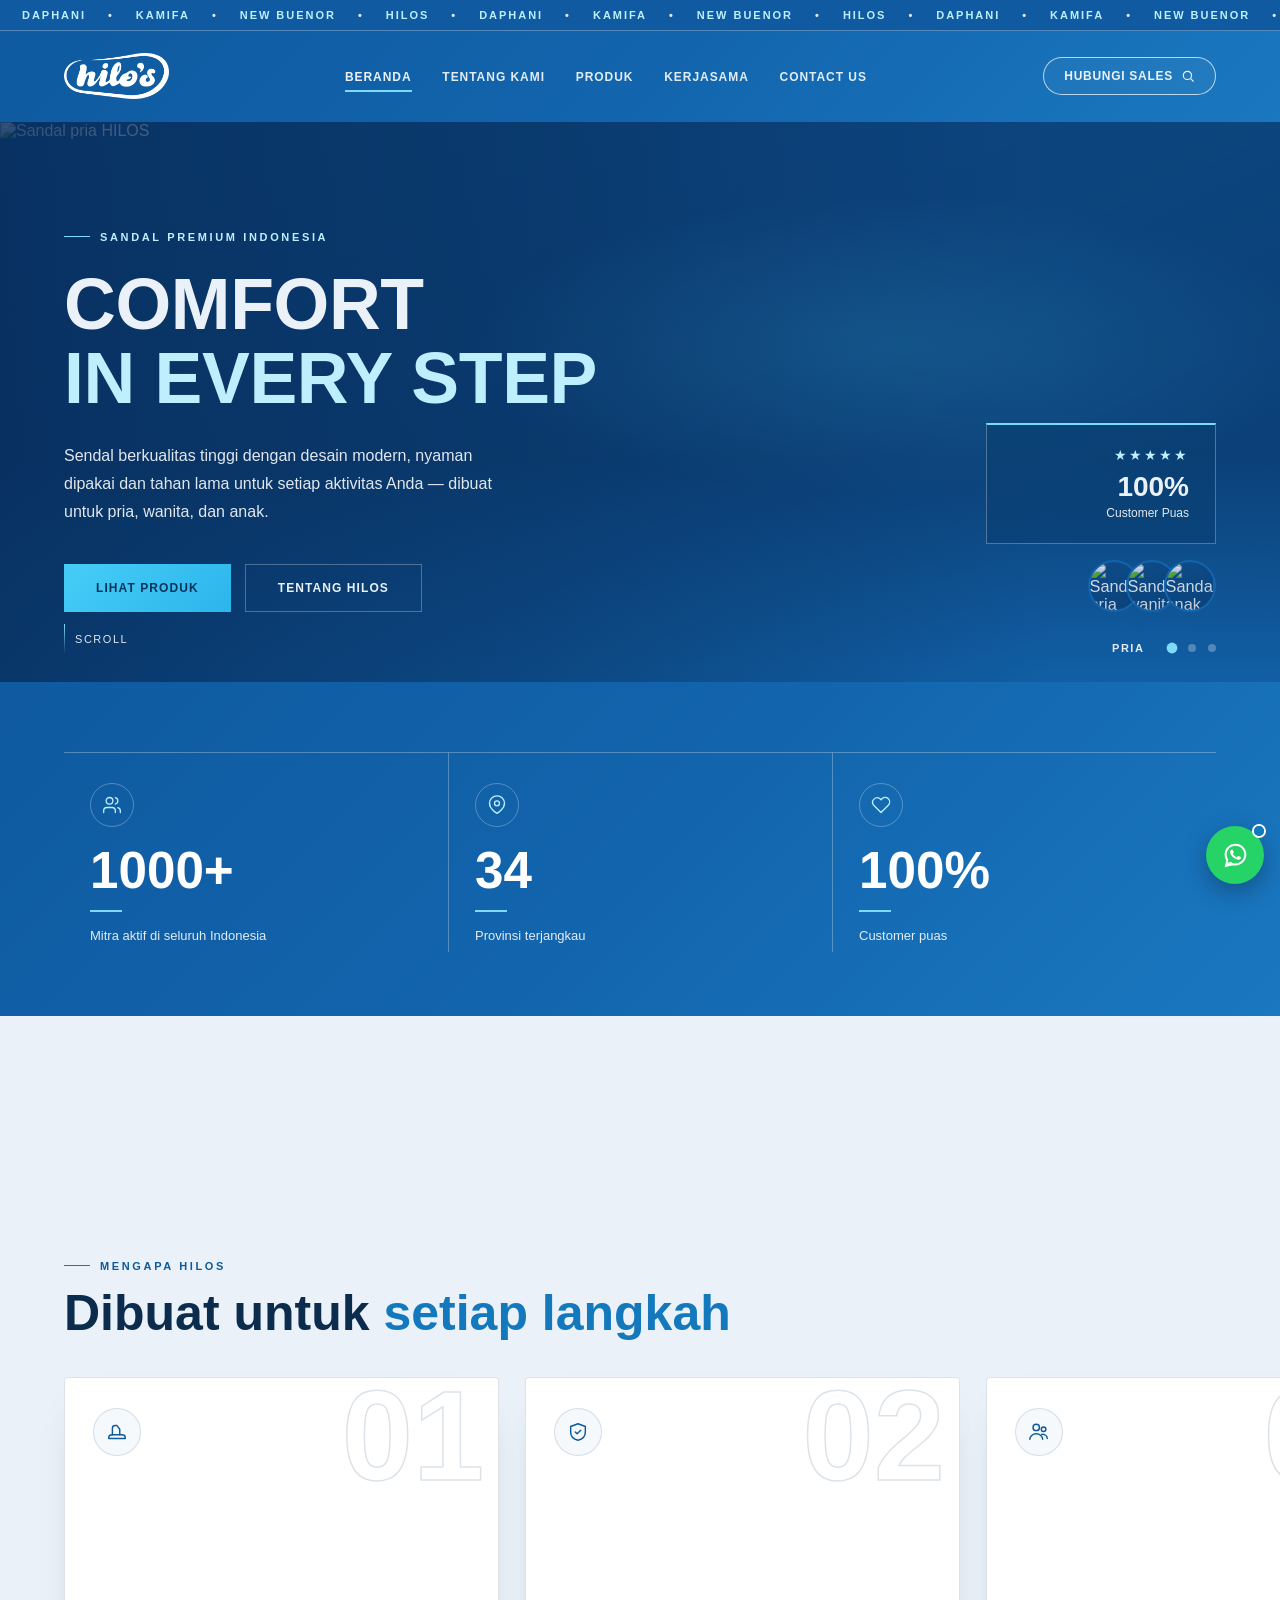
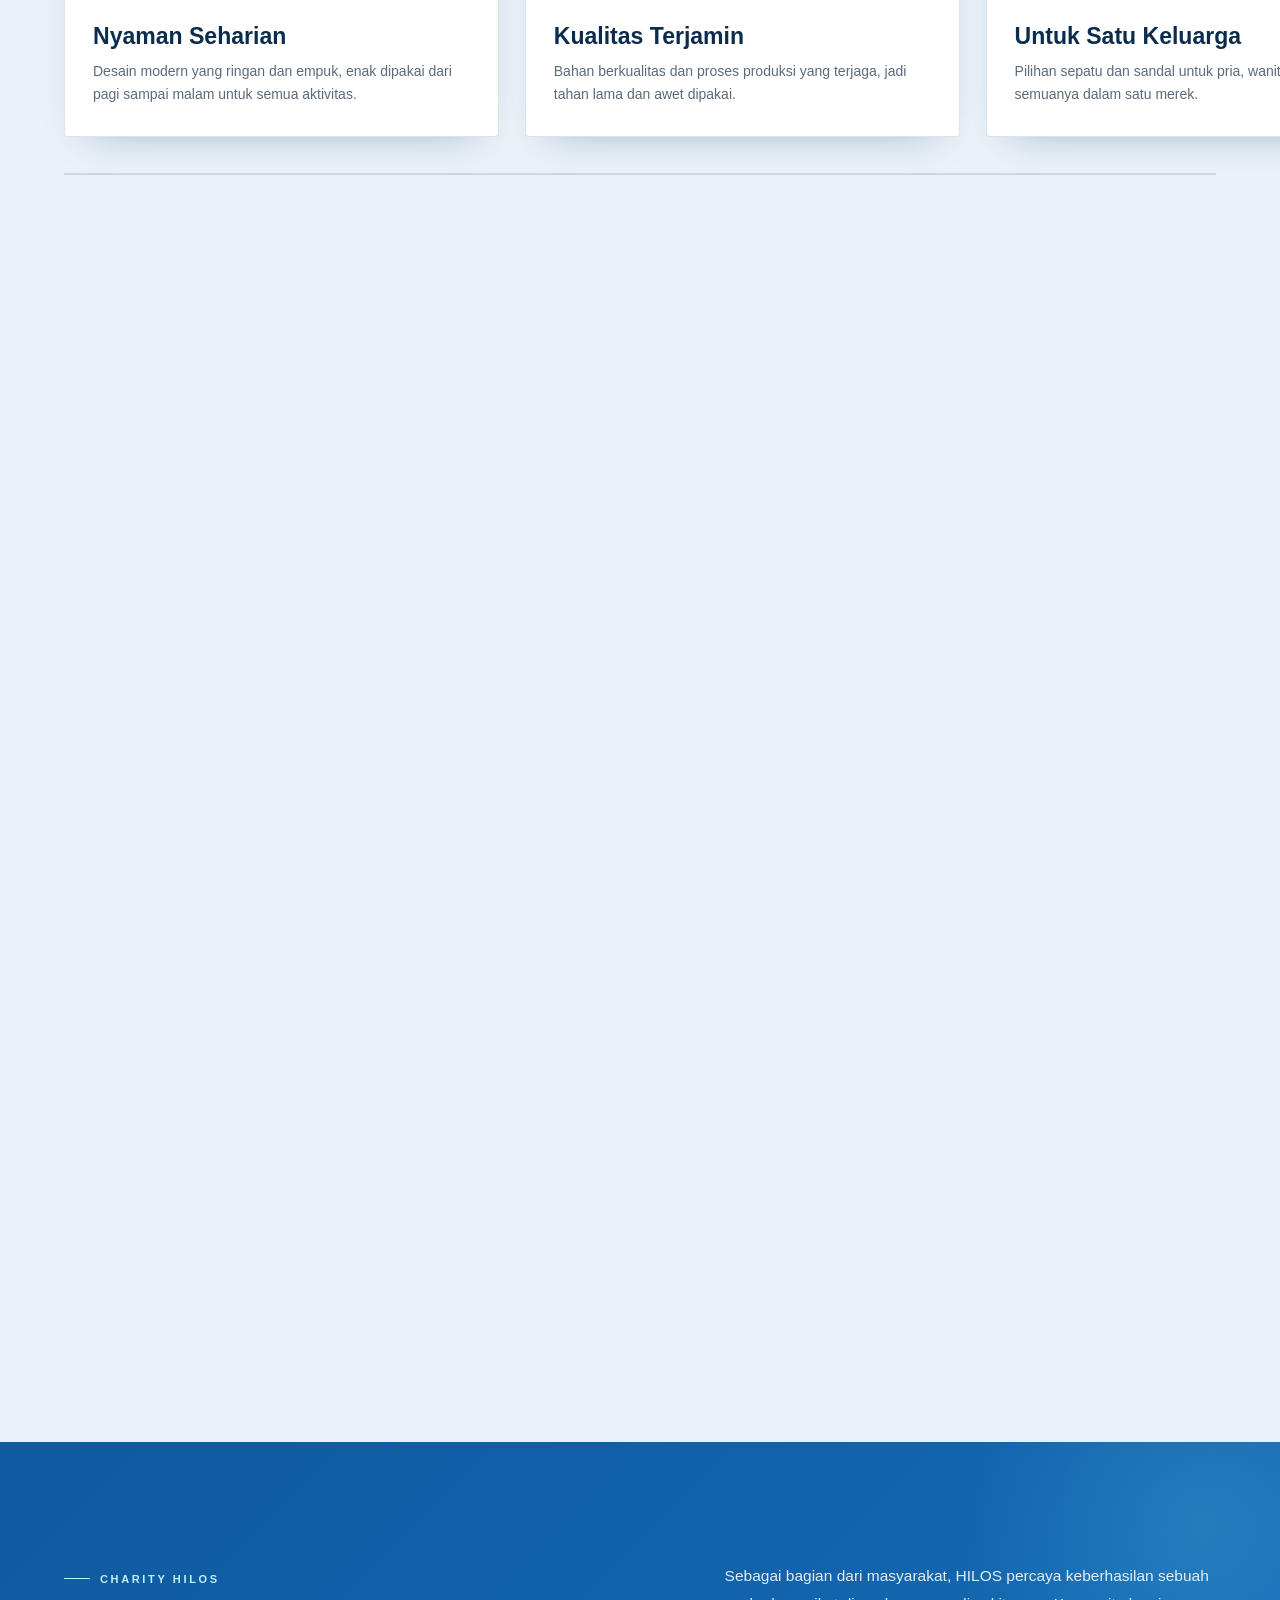
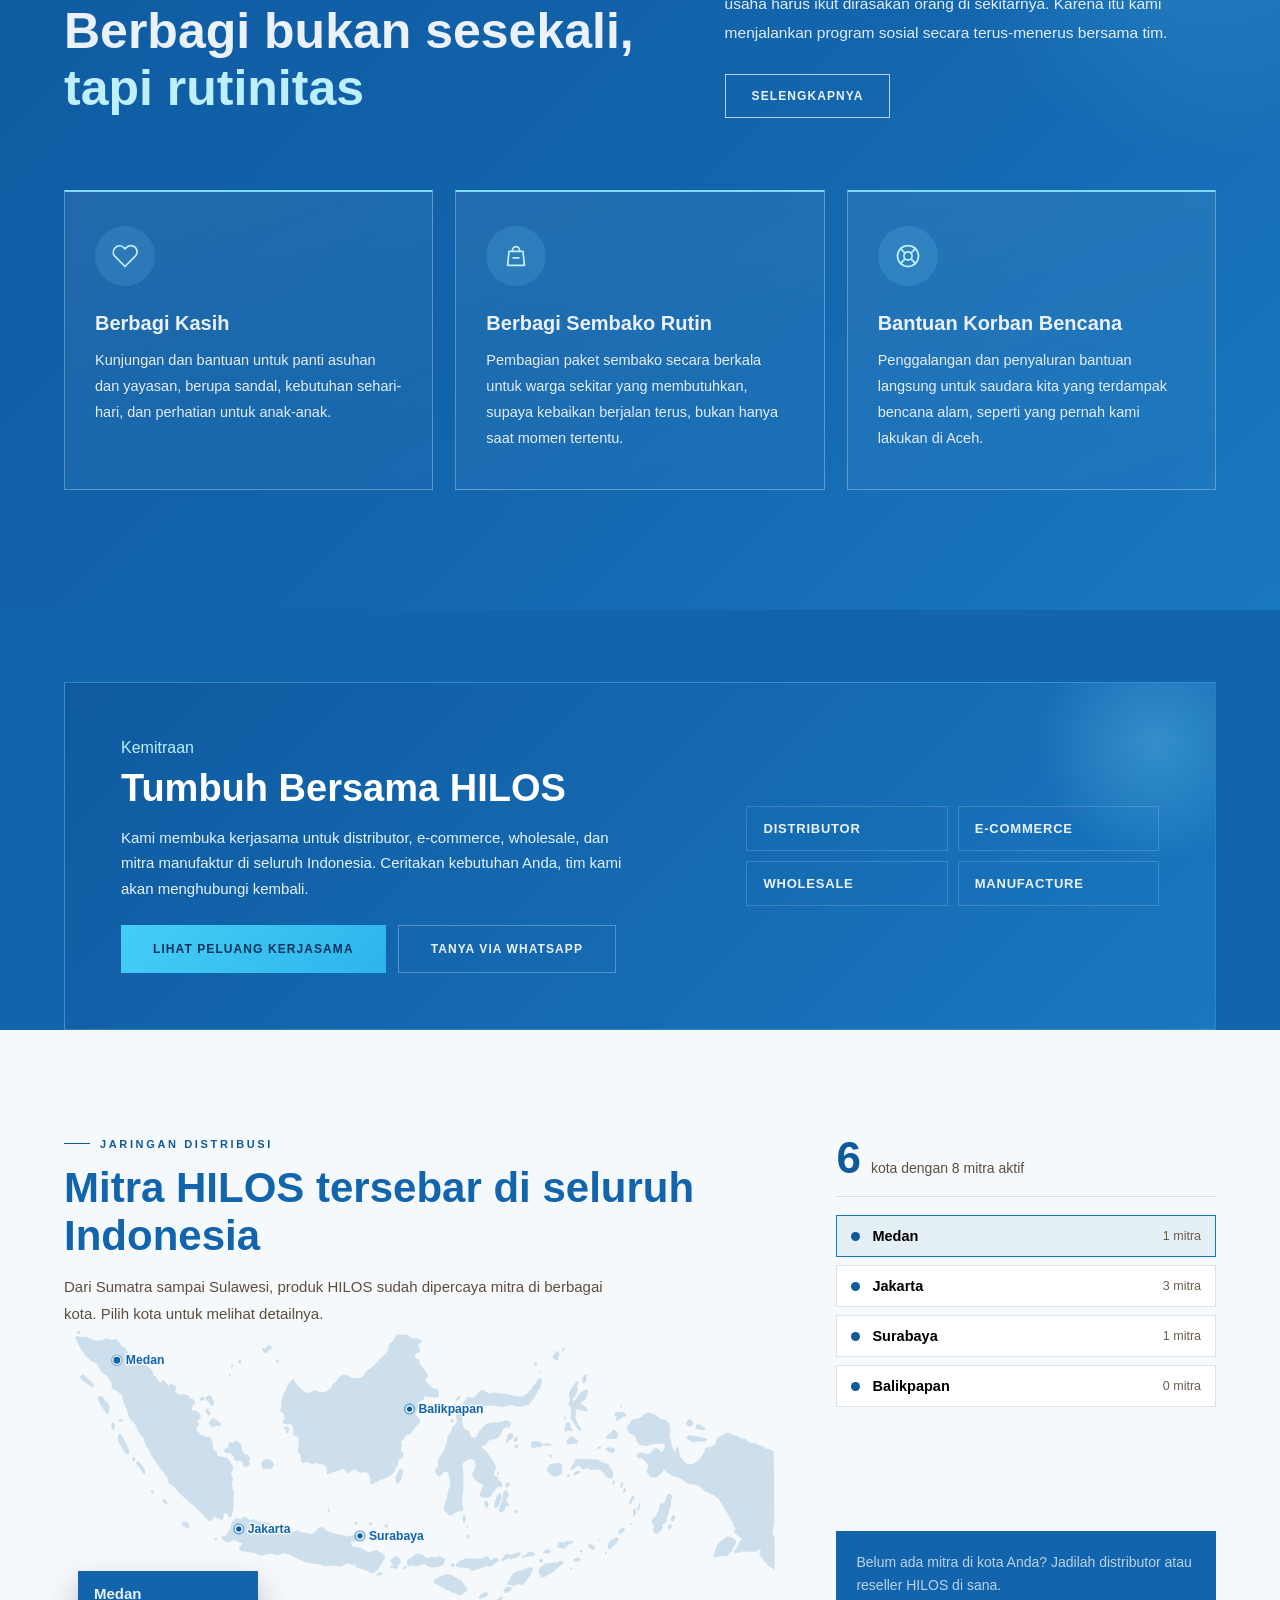
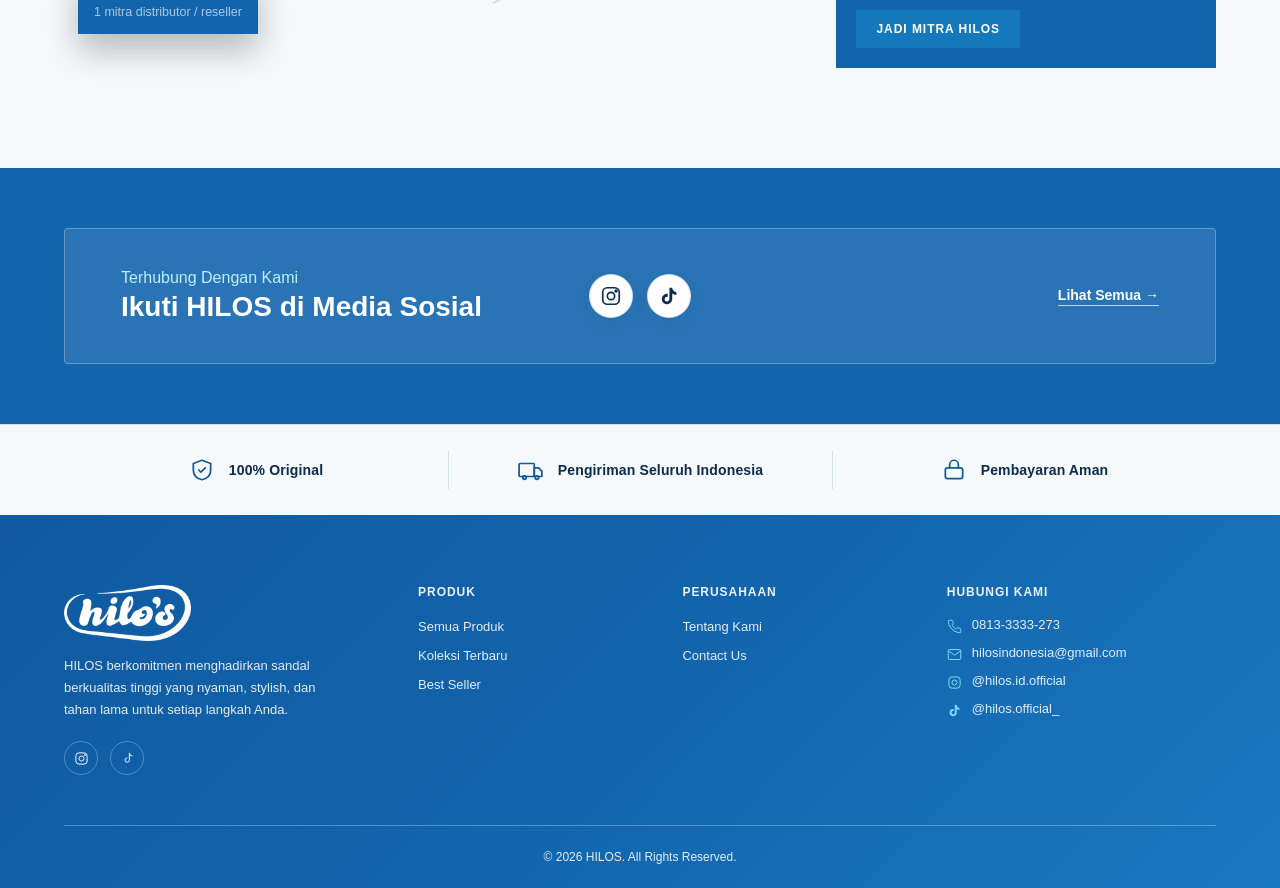
==== index.html @ 8a34db3a "Update index.html" ====
<!DOCTYPE html>
<html lang="id">
<head>
<meta http-equiv="Content-Security-Policy" content="default-src 'self'; script-src 'self' 'unsafe-inline'; style-src 'self' 'unsafe-inline' https://fonts.googleapis.com; font-src 'self' https://fonts.gstatic.com data:; img-src 'self' https: data: blob:; media-src 'self' https: blob:; frame-src https://www.youtube.com https://www.youtube-nocookie.com; connect-src 'self' https://*.supabase.co wss://*.supabase.co https://api.web3forms.com; object-src 'none'; base-uri 'self'; form-action 'self' https://api.web3forms.com mailto:">
<meta name="referrer" content="strict-origin-when-cross-origin">
<link rel="icon" href="assets/favicon.ico" sizes="any">
<link rel="icon" type="image/png" sizes="32x32" href="assets/favicon-32.png">
<link rel="icon" type="image/png" sizes="192x192" href="assets/favicon-192.png">
<link rel="apple-touch-icon" href="assets/apple-touch-icon.png">
<meta charset="UTF-8">
<meta name="viewport" content="width=device-width, initial-scale=1.0">
<meta name="theme-color" content="#1264AC">
<title>HILOS — Comfort in Every Step</title>
<link rel="preconnect" href="https://fonts.googleapis.com">
<link rel="preconnect" href="https://fonts.gstatic.com" crossorigin>
<link href="https://fonts.googleapis.com/css2?family=Archivo:wght@500;600;700;800;900&family=Inter:wght@400;500;600;700&display=swap" rel="stylesheet">
<style>
  :root{
    --ink:#1264AC;
    --text:#0B2C4D;
    --text-soft:#3F566D;
    --muted:#5E7389;
    --ink-2:#0E4F8C;
    --ink-soft:#1873BE;
    --sand:#eaf1f8;
    --sand-deep:#cddfec;
    --sand-line:rgba(10,62,112,0.14);
    --gold:#1478BC;
    --gold-light:#6FC3EE;
    --gold-deep:#0E5A9A;
    --rust:#9c4726;
    --paper:#f5f9fc;
    --on-dark-line:rgba(255,255,255,0.28);
    --on-dark-muted:rgba(255,255,255,0.88);
  }

  *{margin:0;padding:0;box-sizing:border-box;}
  html{scroll-behavior:smooth;}
  body{
    font-family:'Inter',sans-serif;
    background:var(--ink);
    color:var(--sand);
    -webkit-font-smoothing:antialiased;
    overflow-x:hidden;
  }

  em{font-style:normal;}

  a{color:inherit;}

  img{display:block;max-width:100%;}

  /* ============ shared: duotone photo treatment ============ */
  .photo{
    position:relative;
    overflow:hidden;
    background:var(--ink-2);
  }
  .photo img{
    width:100%;height:100%;
    object-fit:cover;
    filter:grayscale(1) sepia(0.4) saturate(1.6) brightness(0.82) contrast(1.05);
    transform:scale(1.02);
  }
  .photo::after{
    content:"";
    position:absolute;inset:0;
    background:linear-gradient(155deg, rgba(41,192,242,0.42), rgba(10,62,112,0.72));
    mix-blend-mode:multiply;
  }
  .photo::before{
    content:"";
    position:absolute;inset:0;
    z-index:2;
    background:linear-gradient(155deg, rgba(41,192,242,0.16), transparent 55%);
    mix-blend-mode:screen;
    pointer-events:none;
  }

  /* ============ marquee ribbon ============ */
  .ribbon{
    position:fixed;
    top:0; left:0; right:0;
    z-index:31;
    background:var(--ink);
    border-bottom:1px solid var(--on-dark-line);
    overflow:hidden;
    white-space:nowrap;
  }
  .ribbon-track{
    display:inline-flex;
    align-items:center;
    animation:marquee 60s linear infinite;
    will-change:transform;
  }
  .ribbon-track span{
    display:inline-flex;
    align-items:center;
    font-family:'Archivo',sans-serif;
    font-weight:700;
    font-size:11px;
    letter-spacing:0.18em;
    text-transform:uppercase;
    color:var(--gold-light);
    padding:9px 22px;
  }
  .ribbon-track span.dot{color:var(--on-dark-muted);padding:9px 0;}
  @keyframes marquee{
    from{transform:translateX(0);}
    to{transform:translateX(-50%);}
  }

  .ribbon-invert{
    background:var(--sand);
    border-bottom:none;
    border-top:1px solid var(--sand-line);
  }
  .ribbon-invert .ribbon-track span{color:var(--text);}
  .ribbon-invert .ribbon-track span.dot{color:var(--gold-deep);}
  .ribbon-invert .ribbon-track{animation-direction:reverse;}

  /* ============ NAV ============ */
  .nav{
    position:fixed;
    top:37px; left:0; right:0;
    z-index:30;
    display:flex;
    align-items:center;
    justify-content:space-between;
    padding:22px clamp(20px,5vw,64px);
    transition:background 0.4s ease, padding 0.4s ease, border-color 0.4s ease, backdrop-filter 0.4s ease;
    border-bottom:1px solid transparent;
  }
  .nav.scrolled{
    background:rgba(10,62,112,0.82);
    backdrop-filter:blur(14px);
    padding-top:14px;
    padding-bottom:14px;
    border-color:var(--on-dark-line);
  }
  .logo{
    font-family:'Archivo',sans-serif;
    font-weight:800;
    font-size:22px;
    letter-spacing:0.12em;
    color:var(--sand);
  }
  .nav-links{display:flex;gap:clamp(16px,2.4vw,34px);list-style:none;}
  .nav-links a{
    color:var(--on-dark-muted);
    text-decoration:none;
    font-size:12px;font-weight:600;letter-spacing:0.08em;text-transform:uppercase;
    padding-bottom:8px;position:relative;transition:color 0.25s ease;
  }
  .nav-links a:hover{color:var(--sand);}
  .nav-links a.active{color:var(--sand);}
  .nav-links a.active::after{content:"";position:absolute;left:0;right:0;bottom:0;height:2px;background:var(--gold);}
  .nav-cta{
    display:flex;align-items:center;gap:8px;
    padding:11px 20px;border:1px solid var(--on-dark-line);border-radius:999px;
    background:rgba(234,241,248,0.04);color:var(--sand);text-decoration:none;
    font-size:12px;font-weight:600;letter-spacing:0.06em;text-transform:uppercase;
    white-space:nowrap;transition:border-color 0.25s ease, background 0.25s ease;
  }
  .nav-cta:hover{border-color:var(--gold);background:rgba(41,192,242,0.1);}
  .nav-cta svg{width:14px;height:14px;flex-shrink:0;}
  .nav-toggle{display:none;width:38px;height:38px;border:1px solid var(--on-dark-line);border-radius:50%;background:transparent;color:var(--sand);align-items:center;justify-content:center;cursor:pointer;}

  /* ============ HERO ============ */
  .hero{
    position:relative;
    min-height:100vh;
    display:flex;
    flex-direction:column;
    justify-content:flex-end;
    overflow:hidden;
  }
  .hero-bg{position:absolute;inset:0;z-index:0;}
  .hero-bg .photo{position:absolute;inset:-4% -4% -4% -4%;}
  .hero-slide{opacity:0;transition:opacity 1.1s ease;}
  .hero-slide.active{opacity:1;}
  .hero-bg-scrim{
    position:absolute;inset:0;z-index:1;
    background:
      radial-gradient(ellipse 60% 50% at var(--mx,70%) var(--my,40%), rgba(41,192,242,0.16), transparent 60%),
      linear-gradient(0deg, var(--ink) 4%, rgba(10,62,112,0.35) 42%, rgba(10,62,112,0.55) 100%);
  }

  .hero-body{
    position:relative;z-index:5;
    display:grid;
    grid-template-columns:minmax(280px,620px) auto;
    align-items:end;
    justify-content:space-between;
    gap:40px;
    padding:180px clamp(20px,5vw,64px) 70px;
    max-width:2400px;
    margin:0 auto;
    width:100%;
  }

  .hero-copy .eyebrow{
    display:inline-flex;align-items:center;gap:10px;
    font-family:'Archivo',sans-serif;
    font-size:11px;font-weight:700;letter-spacing:0.24em;text-transform:uppercase;
    color:var(--gold-light);margin-bottom:24px;
  }
  .hero-copy .eyebrow::before{content:"";width:26px;height:1px;background:var(--gold);}

  .hero-copy h1{
    font-family:'Archivo',sans-serif;
    font-weight:800;
    text-transform:uppercase;
    font-size:clamp(40px,5.6vw,72px);
    line-height:1.04;
    letter-spacing:-0.005em;
    color:var(--sand);
  }
  .hero-copy h1 em{
    font-style:normal;
    font-weight:800;
    color:var(--gold-light);
  }

  .hero-copy p{
    margin-top:26px;
    max-width:440px;
    font-size:16px;line-height:1.75;
    color:var(--on-dark-muted);
  }

  .hero-actions{display:flex;gap:14px;margin-top:38px;flex-wrap:wrap;}

  .btn{
    position:relative;
    display:inline-flex;align-items:center;justify-content:center;
    padding:16px 32px;
    font-family:'Inter',sans-serif;
    font-size:12px;font-weight:700;letter-spacing:0.09em;text-transform:uppercase;
    text-decoration:none;overflow:hidden;
    transition:transform 0.3s ease, color 0.3s ease, border-color 0.3s ease;
  }
  .btn span{position:relative;z-index:2;}
  .btn-fill{background:var(--gold);color:var(--text);}
  .btn-fill::before{
    content:"";position:absolute;inset:0;z-index:1;
    background:var(--gold-light);
    transform:translateY(101%);
    transition:transform 0.35s cubic-bezier(.7,0,.2,1);
  }
  .btn-fill:hover::before{transform:translateY(0);}
  .btn-fill:hover{transform:translateY(-2px);}

  .btn-outline{color:var(--sand);border:1px solid var(--on-dark-line);}
  .btn-outline::before{
    content:"";position:absolute;inset:0;z-index:1;
    background:rgba(234,241,248,0.08);
    transform:scaleX(0);transform-origin:left;
    transition:transform 0.35s ease;
  }
  .btn-outline:hover::before{transform:scaleX(1);}
  .btn-outline:hover{border-color:var(--sand);}

  /* floating proof card */
  .hero-proof{
    display:flex;flex-direction:column;gap:16px;
    align-items:flex-end;
  }
  .proof-card{
    background:rgba(10,62,112,0.55);
    backdrop-filter:blur(16px);
    border:1px solid var(--on-dark-line);
    border-top:2px solid var(--gold);
    padding:22px 26px;
    min-width:230px;
    text-align:right;
  }
  .proof-card .stars{color:var(--gold-light);letter-spacing:2px;font-size:14px;margin-bottom:8px;}
  .proof-card strong{
    display:block;
    font-family:'Archivo',sans-serif;
    font-size:28px;font-weight:800;
    color:var(--sand);
  }
  .proof-card span{font-size:12px;color:var(--on-dark-muted);}

  .proof-thumbs{display:flex;gap:-10px;}
  .proof-thumbs .photo{
    width:52px;height:52px;border-radius:50%;
    border:2px solid var(--ink);
    margin-left:-14px;
  }
  .proof-thumbs .photo:first-child{margin-left:0;}

  .scroll-cue{
    position:absolute;left:clamp(20px,5vw,64px);bottom:28px;z-index:6;
    display:flex;align-items:center;gap:10px;
    font-size:11px;letter-spacing:0.14em;text-transform:uppercase;color:var(--on-dark-muted);
  }
  .scroll-cue .line{width:1px;height:30px;background:linear-gradient(var(--gold),transparent);position:relative;overflow:hidden;}
  .scroll-cue .line::after{
    content:"";position:absolute;top:-30px;left:0;width:100%;height:30px;
    background:linear-gradient(var(--gold-light),transparent);
    animation:drip 1.8s ease-in-out infinite;
  }
  @keyframes drip{0%{top:-30px;}100%{top:30px;}}

  .hero-slide-nav{
    position:absolute;right:clamp(20px,5vw,64px);bottom:28px;z-index:6;
    display:flex;align-items:center;gap:12px;
  }
  .hero-slide-label{
    font-family:'Archivo',sans-serif;font-size:11px;font-weight:700;
    letter-spacing:0.14em;text-transform:uppercase;color:var(--on-dark-muted);
    min-width:44px;
  }
  .hero-slide-nav .dot{
    width:8px;height:8px;border-radius:50%;
    background:rgba(234,241,248,0.3);border:none;padding:0;cursor:pointer;
    transition:background 0.3s ease, transform 0.3s ease;
  }
  .hero-slide-nav .dot.active{background:var(--gold);transform:scale(1.35);}

  /* ============ PROFILE (Section 2) ============ */
  .top10-teaser{max-width:2400px;margin:0 auto;padding:20px clamp(20px,5vw,64px) 60px;}
  .top10-teaser-head{display:flex;align-items:flex-end;justify-content:space-between;gap:16px;flex-wrap:wrap;margin-bottom:24px;}
  .top10-teaser-head h2{font-size:clamp(22px,2.6vw,30px);margin:4px 0 0;}
  .top10-teaser-row{display:flex;gap:16px;overflow-x:auto;padding-bottom:8px;}
  .top10-teaser-row::-webkit-scrollbar{height:6px;}
  .top10-teaser-row::-webkit-scrollbar-thumb{background:var(--sand-deep);border-radius:100px;}
  .t10t-card{position:relative;flex:0 0 clamp(230px,23vw,290px);background:#fff;border:1px solid var(--sand-line);text-decoration:none;color:var(--text);transition:box-shadow .25s ease, transform .25s ease;}
  .t10t-card:hover{box-shadow:0 16px 32px rgba(0,0,0,0.35);transform:translateY(-3px);}
  .t10t-rank{position:absolute;top:8px;left:8px;width:30px;height:30px;border-radius:50%;background:var(--ink);color:var(--paper);display:flex;align-items:center;justify-content:center;font-weight:800;font-size:12.5px;z-index:2;box-shadow:0 2px 6px rgba(0,0,0,0.3);}
  .t10t-rank.is-top3{background:linear-gradient(155deg, var(--gold-light), var(--gold-deep));color:var(--text);}
  .t10t-thumb{aspect-ratio:1/1;overflow:hidden;background:#fff;padding:4%;box-sizing:border-box;}
  .t10t-thumb img{width:100%;height:100%;object-fit:contain;}
  .t10t-info{padding:10px 12px 14px;}
  .t10t-info h4{font-size:14.5px;margin:0 0 4px;line-height:1.3;color:var(--text);font-weight:600;}
  .t10t-info .price{font-size:12.5px;color:var(--gold-deep);font-weight:700;}
  @media (max-width:640px){ .t10t-card{flex:0 0 68vw;} }

  .profile{
    position:relative;
    background:var(--paper);
    color:var(--text);
    padding:130px clamp(20px,5vw,64px) 120px;
    overflow:hidden;
  }

  .ghost-text{
    position:absolute;
    top:60px; left:50%;
    transform:translateX(-50%);
    font-family:'Archivo',sans-serif;
    font-weight:900;
    font-size:clamp(90px,16vw,220px);
    color:transparent;
    -webkit-text-stroke:1px rgba(10,62,112,0.06);
    letter-spacing:0.04em;
    white-space:nowrap;
    z-index:0;
    pointer-events:none;
    user-select:none;
  }

  .profile-top{
    position:relative;z-index:2;
    max-width:2400px;margin:0 auto;
    display:grid;
    grid-template-columns:0.95fr 1.05fr;
    gap:70px;
    align-items:center;
  }

  .profile-copy .eyebrow{
    display:inline-flex;align-items:center;gap:10px;
    font-family:'Archivo',sans-serif;
    font-size:11px;font-weight:700;letter-spacing:0.24em;text-transform:uppercase;
    color:var(--gold-deep);
  }
  .profile-copy .eyebrow::before{content:"";width:26px;height:1px;background:var(--gold-deep);}

  .profile-copy h2{
    font-family:'Archivo',sans-serif;
    font-weight:800;
    font-size:clamp(28px,3.4vw,42px);
    line-height:1.2;
    margin-top:20px;
    max-width:480px;
    color:var(--text);
  }
  .profile-copy h2 em{font-style:normal;color:var(--gold-deep);}

  .profile-copy p{
    margin-top:22px;max-width:440px;
    font-size:15.5px;line-height:1.85;color:#3F566D;
  }

  .btn-line{
    display:inline-flex;align-items:center;gap:10px;margin-top:32px;
    padding:15px 28px;border:1px solid var(--ink);
    font-size:12px;font-weight:700;letter-spacing:0.09em;text-transform:uppercase;
    text-decoration:none;color:var(--text);background:transparent;
    transition:background 0.3s ease, color 0.3s ease;
  }
  .btn-line:hover{background:var(--ink);color:var(--paper);}

  /* collage */
  .profile-collage{
    position:relative;
    height:min(58vh,540px);
  }
  .collage-item{
    position:absolute;
    border:6px solid var(--paper);
    box-shadow:0 24px 50px rgba(10,62,112,0.22);
    transition:transform 0.35s ease;
    will-change:transform;
  }
  .collage-1{width:60%;height:70%;top:0;left:2%;transform:rotate(-4deg);z-index:2;}
  .collage-2{width:42%;height:46%;bottom:0;right:0;transform:rotate(5deg);z-index:3;}
  .collage-3{width:34%;height:34%;top:8%;right:6%;transform:rotate(-6deg);z-index:1;}

  .collage-badge{
    position:absolute;
    left:-4%;bottom:6%;
    z-index:4;
    background:var(--ink);
    color:var(--sand);
    padding:22px 26px;
    border-top:3px solid var(--gold);
    box-shadow:0 20px 40px rgba(10,62,112,0.3);
  }
  .collage-badge strong{
    display:block;
    font-family:'Archivo',sans-serif;
    font-size:28px;font-weight:800;
    color:var(--gold-light);
  }
  .collage-badge span{font-size:11px;letter-spacing:0.08em;text-transform:uppercase;color:var(--on-dark-muted);}

  /* stat row */
  .stat-row{
    position:relative;z-index:2;
    max-width:2400px;margin:110px auto 0;
    display:grid;
    grid-template-columns:repeat(4,1fr);
  }
  .stat-card{
    padding:34px 26px 0;
    border-top:1px solid var(--sand-line);
    border-left:1px solid var(--sand-line);
  }
  .stat-card:first-child{border-left:none;}

  .stat-icon{
    width:44px;height:44px;
    display:flex;align-items:center;justify-content:center;
    border:1px solid rgba(10,62,112,0.18);border-radius:50%;
    color:var(--gold-deep);margin-bottom:18px;
    transform:scale(0.6) rotate(-12deg);
    opacity:0;
    transition:transform 0.6s cubic-bezier(.34,1.56,.64,1), opacity 0.6s ease;
  }
  .stat-card.is-visible .stat-icon{transform:scale(1) rotate(0);opacity:1;}
  .stat-icon svg{width:20px;height:20px;}

  .stat-number{
    font-family:'Archivo',sans-serif;
    font-weight:800;
    font-size:clamp(28px,2.6vw,38px);
    color:var(--text);
    line-height:1;
    display:block;
  }
  .stat-underline{
    width:32px;height:2px;background:var(--gold);
    margin:14px 0;
    transform:scaleX(0);transform-origin:left;
    transition:transform 0.6s ease 0.15s;
  }
  .stat-card.is-visible .stat-underline{transform:scaleX(1);}

  .stat-label{font-size:13px;line-height:1.5;color:#4A6178;max-width:180px;padding-bottom:32px;}


  /* ============ HERO PARALLAX (memakai properti translate/scale agar tidak bentrok dengan efek reveal) ============ */
  .hero{--hs:0;--hp:0;}
  .hero-bg{translate:0 calc(var(--hs) * 0.3px);scale:calc(1 + var(--hp) * 0.08);will-change:translate,scale;}
  .hero-copy{translate:0 calc(var(--hs) * -0.16px);opacity:calc(1 - var(--hp) * 1.25);will-change:translate,opacity;}
  .hero-proof{translate:0 calc(var(--hs) * -0.32px);}
  .hero .hero-proof.is-visible{opacity:calc(1 - var(--hp) * 1.4);}
  .hero .scroll-cue,.hero-slide-nav{opacity:calc(1 - var(--hp) * 2.5);}

  /* ============ ANGKA HILOS ============ */
  .stats-band{background:var(--ink);color:var(--sand);padding:70px clamp(20px,5vw,64px) 64px;position:relative;}
  .stats-band .stat-row{margin:0 auto;grid-template-columns:repeat(3,1fr);}
  .stats-band .stat-card{border-color:var(--on-dark-line);padding-top:30px;}
  .stats-band .stat-icon{border-color:var(--on-dark-line);color:var(--gold-light);}
  .stats-band .stat-number{color:#fff;font-size:clamp(34px,4vw,56px);}
  .stats-band .stat-label{color:var(--on-dark-muted);padding-bottom:6px;}

  /* ============ MENGAPA HILOS (scroll vertikal -> kartu bergeser ke samping) ============ */
  .why{background:var(--sand);position:relative;}
  .why-track{height:300vh;position:relative;}
  .why-stage{position:sticky;top:0;height:100vh;height:100svh;overflow:hidden;display:flex;flex-direction:column;justify-content:center;gap:clamp(22px,4vh,44px);padding-top:96px;}
  .why-head{padding:0 clamp(20px,5vw,64px);max-width:2400px;width:100%;margin:0 auto;}
  .why-head .eyebrow{display:inline-flex;align-items:center;gap:10px;font-family:'Archivo',sans-serif;font-size:11px;font-weight:700;letter-spacing:.24em;text-transform:uppercase;color:var(--gold-deep);}
  .why-head .eyebrow::before{content:"";width:26px;height:1px;background:var(--gold);}
  .why-head h2{font-family:'Archivo',sans-serif;font-weight:800;font-size:clamp(28px,4vw,50px);line-height:1.1;margin-top:14px;color:var(--text);}
  .why-head h2 em{font-style:normal;color:var(--gold);}
  .why-rail{display:flex;gap:clamp(14px,2vw,26px);padding:0 clamp(20px,5vw,64px);width:max-content;will-change:transform;}
  .why-card{position:relative;flex:0 0 auto;width:clamp(260px,34vw,440px);min-height:clamp(250px,40vh,360px);padding:30px 28px;background:#fff;border:1px solid var(--sand-line);border-radius:4px;display:flex;flex-direction:column;overflow:hidden;text-decoration:none;color:var(--text);box-shadow:0 18px 40px -26px rgba(10,62,112,.4);}
  .why-no{position:absolute;right:14px;top:-6px;font-family:'Archivo',sans-serif;font-weight:800;font-size:clamp(90px,10vw,140px);line-height:1;color:transparent;-webkit-text-stroke:1.5px rgba(28,74,115,.16);pointer-events:none;}
  .why-ic{width:48px;height:48px;border-radius:50%;border:1px solid var(--sand-line);display:flex;align-items:center;justify-content:center;color:var(--gold-deep);margin-bottom:auto;background:var(--paper);}
  .why-ic svg{width:22px;height:22px;}
  .why-card h3{font-family:'Archivo',sans-serif;font-weight:800;font-size:clamp(19px,1.8vw,24px);margin-top:26px;}
  .why-card p{margin-top:10px;font-size:14px;line-height:1.65;color:#5b6b7b;}
  .why-cta{background:var(--ink);color:#fff;justify-content:flex-end;border-color:var(--ink);}
  .why-cta h3{color:#fff;margin-top:0;}
  .why-cta p{color:var(--on-dark-muted);}
  .why-cta .why-go{margin-top:20px;display:inline-flex;align-items:center;gap:8px;font-size:12px;font-weight:700;letter-spacing:.1em;text-transform:uppercase;color:var(--gold-light);}
  .why-cta:hover .why-go{gap:14px;}
  .why-progress{margin:0 clamp(20px,5vw,64px);height:2px;background:var(--sand-line);position:relative;max-width:2400px;width:calc(100% - 2 * clamp(20px,5vw,64px));align-self:center;}
  .why-progress i{position:absolute;left:0;top:0;bottom:0;width:100%;background:var(--gold);transform-origin:left;transform:scaleX(0);}
  @media (max-width:700px){ .why-card{width:78vw;} .why-track{height:260vh;} }
  @media (prefers-reduced-motion:reduce){
    .why-track{height:auto;}
    .why-stage{position:relative;height:auto;overflow:visible;padding:80px 0;}
    .why-rail{width:auto;overflow-x:auto;scroll-snap-type:x mandatory;padding-bottom:12px;}
    .why-card{scroll-snap-align:start;}
    .why-progress{display:none;}
  }

  /* ============ CHARITY ============ */
  .charity{background:var(--ink);color:var(--sand);padding:120px clamp(20px,5vw,64px);position:relative;overflow:hidden;}
  .charity::before{content:"";position:absolute;right:-180px;top:-180px;width:520px;height:520px;border-radius:50%;background:radial-gradient(circle,rgba(125,219,249,0.16),transparent 65%);pointer-events:none;}
  .charity-inner{position:relative;max-width:2400px;margin:0 auto;}
  .charity-head{display:grid;grid-template-columns:1.1fr 0.9fr;gap:60px;align-items:end;}
  .charity .eyebrow{display:inline-flex;align-items:center;gap:10px;font-family:'Archivo',sans-serif;font-size:11px;font-weight:700;letter-spacing:0.24em;text-transform:uppercase;color:var(--gold-light);}
  .charity .eyebrow::before{content:"";width:26px;height:1px;background:var(--gold-light);}
  .charity h2{font-family:'Archivo',sans-serif;font-weight:800;font-size:clamp(30px,4vw,50px);line-height:1.15;margin-top:18px;color:var(--sand);}
  .charity h2 em{font-style:normal;color:var(--gold-light);}
  .charity-head p{font-size:15.5px;line-height:1.85;color:var(--on-dark-muted);}
  .btn-line-light{display:inline-flex;margin-top:26px;padding:14px 26px;border:1px solid rgba(234,241,248,0.4);font-size:12px;font-weight:700;letter-spacing:0.09em;text-transform:uppercase;text-decoration:none;color:var(--sand);transition:background .3s ease,color .3s ease;}
  .btn-line-light:hover{background:var(--sand);color:var(--text);}
  .charity-grid{display:grid;grid-template-columns:repeat(3,1fr);gap:22px;margin-top:72px;}
  .charity-card{padding:34px 30px 38px;background:linear-gradient(160deg,rgba(255,255,255,0.07),rgba(255,255,255,0.02));border:1px solid var(--on-dark-line);border-top:2px solid var(--gold);transition:transform .35s ease,background .35s ease;}
  .charity-card:hover{transform:translateY(-6px);background:linear-gradient(160deg,rgba(255,255,255,0.1),rgba(255,255,255,0.03));}
  .charity-icon{width:60px;height:60px;border-radius:50%;display:flex;align-items:center;justify-content:center;background:rgba(125,219,249,0.14);color:var(--gold-light);margin-bottom:26px;}
  .charity-icon svg{width:28px;height:28px;}
  .charity-card h3{font-family:'Archivo',sans-serif;font-size:20px;font-weight:700;color:var(--sand);margin-bottom:12px;}
  .charity-card p{font-size:14.5px;line-height:1.8;color:var(--on-dark-muted);}
  @media (max-width:900px){
    .charity{padding:84px clamp(20px,5vw,64px);}
    .charity-head{grid-template-columns:1fr;gap:22px;}
    .charity-grid{grid-template-columns:1fr;margin-top:44px;}
  }

  /* ============ shared reveal engine ============ */
  .reveal{opacity:0;transform:translateY(30px);transition:opacity 0.9s cubic-bezier(.16,.84,.44,1), transform 0.9s cubic-bezier(.16,.84,.44,1);}
  .reveal.is-visible{opacity:1;transform:translateY(0);}
  .reveal-scale{opacity:0;transform:scale(0.93);transition:opacity 1s ease, transform 1s cubic-bezier(.16,.84,.44,1);}
  .reveal-scale.is-visible{opacity:1;transform:scale(1);}

  .hero-copy .eyebrow.reveal{transition-delay:0s;}
  .hero-copy h1.reveal{transition-delay:0.12s;}
  .hero-copy p.reveal{transition-delay:0.24s;}
  .hero-actions.reveal{transition-delay:0.36s;}
  .hero-proof.reveal-scale{transition-delay:0.3s;}

  .testimonial-card.reveal:nth-child(1){transition-delay:0s;}
  .testimonial-card.reveal:nth-child(2){transition-delay:0.12s;}
  .testimonial-card.reveal:nth-child(3){transition-delay:0.24s;}


  @media (prefers-reduced-motion: reduce){
    .reveal,.reveal-scale{opacity:1 !important;transform:none !important;transition:none !important;}
    .ribbon-track{animation:none !important;}
    .scroll-cue .line::after{animation:none !important;}
    .stat-icon{opacity:1 !important;transform:none !important;}
    .stat-underline{transform:scaleX(1) !important;}
  }

  /* ============ responsive ============ */
  @media (max-width:1080px){
    .stat-row{grid-template-columns:repeat(2,1fr);}
    .stats-band .stat-row{grid-template-columns:repeat(3,1fr);}
    .stat-card:nth-child(3){border-left:none;}
  }

  @media (max-width:960px){
    .hero-body{grid-template-columns:1fr;padding-top:150px;}
    .hero-proof{align-items:flex-start;}
    .proof-card{text-align:left;}
    .profile-top{grid-template-columns:1fr;gap:60px;}
    .profile-collage{height:380px;margin-top:20px;}
  }

  @media (max-width:760px){
    .nav-links,.nav-cta{display:none;}
    .nav-toggle{display:flex;}
    .hero-copy p{max-width:100%;}
  }

  @media (max-width:560px){
    .stat-row{grid-template-columns:1fr 1fr;}
    .stats-band .stat-row{grid-template-columns:1fr 1fr;}
    .stats-band .stat-card:last-child{grid-column:1 / -1;border-left:none;}
    .ghost-text{top:30px;}
    .collage-badge{left:0;padding:16px 18px;}
    .collage-badge strong{font-size:24px;}
  }

  /* ==================================================
     SECTION 3 — DETAIL PRODUK
     ================================================== */

  .detail-produk{
    position:relative;
    background:var(--ink);
    padding:110px clamp(16px,5vw,64px) 120px;
    overflow:hidden;
  }
  .detail-produk::before{
    content:"";position:absolute;inset:0;
    background:radial-gradient(ellipse 60% 50% at 85% 0%, rgba(125,219,249,0.12), transparent 60%);
    pointer-events:none;
  }
  .detail-head{position:relative;z-index:2;max-width:2400px;margin:0 auto 34px;}
  .detail-head .eyebrow{
    display:inline-flex;align-items:center;gap:10px;
    font-family:'Archivo',sans-serif;font-size:11px;font-weight:700;letter-spacing:0.24em;text-transform:uppercase;color:var(--gold-light);
  }
  .detail-head .eyebrow::before{content:"";width:26px;height:1px;background:var(--gold);}
  .detail-head h2{font-family:'Archivo',sans-serif;font-weight:800;font-size:clamp(28px,3.4vw,42px);margin-top:14px;color:var(--sand);}
  .detail-sub{margin-top:12px;max-width:620px;font-size:15px;line-height:1.7;color:var(--on-dark-muted);}

  /* ---- pemilih produk (Top 5) ---- */
  .pd-tabs{display:flex;gap:10px;margin-top:28px;overflow-x:auto;padding:2px 2px 8px;scroll-snap-type:x proximity;-webkit-overflow-scrolling:touch;}
  .pd-tabs::-webkit-scrollbar{height:4px;}
  .pd-tabs::-webkit-scrollbar-thumb{background:var(--on-dark-line);border-radius:4px;}
  .pd-tab{
    flex:0 0 auto;scroll-snap-align:start;display:flex;align-items:center;gap:12px;
    padding:8px 18px 8px 8px;min-width:190px;max-width:260px;text-align:left;
    background:rgba(255,255,255,0.03);border:1px solid var(--on-dark-line);color:var(--on-dark-muted);
    font-family:'Inter',sans-serif;cursor:pointer;transition:border-color .2s,background .2s,transform .2s;
  }
  .pd-tab:hover{border-color:var(--gold-light);transform:translateY(-2px);}
  .pd-tab.active{border-color:var(--gold);background:rgba(30,120,188,0.2);color:var(--sand);}
  .pd-tab-img{width:52px;height:52px;flex:0 0 52px;background:var(--ink-2);overflow:hidden;}
  .pd-tab-img img{width:100%;height:100%;object-fit:cover;display:block;}
  .pd-tab-txt{display:flex;flex-direction:column;min-width:0;}
  .pd-tab-txt b{font-family:'Archivo',sans-serif;font-size:11px;font-weight:800;letter-spacing:.1em;color:var(--gold-light);}
  .pd-tab-txt span{font-size:13.5px;font-weight:600;line-height:1.3;overflow:hidden;text-overflow:ellipsis;white-space:nowrap;}

  .product-card{
    position:relative;z-index:2;max-width:2400px;margin:0 auto;
    background:var(--ink-2);border:1px solid var(--on-dark-line);
    padding:clamp(16px,3vw,40px);
  }
  .pd-grid{display:grid;grid-template-columns:minmax(0,1.05fr) minmax(0,1fr);gap:clamp(24px,4vw,56px);align-items:start;}

  /* ---- galeri ---- */
  .pd-gallery{position:sticky;top:96px;}
  .stage{position:relative;background:var(--ink);border:1px solid var(--on-dark-line);aspect-ratio:1/1;overflow:hidden;touch-action:pan-y;}
  .stage-media{position:absolute;inset:0;display:flex;align-items:center;justify-content:center;}
  .stage-media img{width:100%;height:100%;object-fit:cover;transition:opacity .18s ease;}
  .zoom-lens{position:absolute;inset:0;background-repeat:no-repeat;background-size:220%;opacity:0;pointer-events:none;transition:opacity .2s ease;z-index:3;}
  .zoom-lens.active{opacity:1;}
  .pd-rank{position:absolute;top:14px;left:14px;z-index:4;padding:6px 12px;background:var(--gold);color:#fff;font-family:'Archivo',sans-serif;font-weight:800;font-size:12px;letter-spacing:.08em;}
  .stage-zoom{position:absolute;top:14px;right:14px;z-index:4;display:inline-flex;align-items:center;gap:7px;padding:8px 12px;background:rgba(10,62,112,.72);backdrop-filter:blur(4px);border:1px solid var(--on-dark-line);color:var(--sand);font-family:'Inter',sans-serif;font-size:11px;font-weight:600;letter-spacing:.06em;text-transform:uppercase;cursor:pointer;}
  .stage-zoom svg{width:14px;height:14px;}
  .stage-zoom.active{border-color:var(--gold);color:var(--gold-light);}
  .stage-nav{position:absolute;top:50%;transform:translateY(-50%);z-index:4;width:40px;height:40px;border-radius:50%;background:rgba(10,62,112,.7);backdrop-filter:blur(4px);border:1px solid var(--on-dark-line);color:var(--sand);display:flex;align-items:center;justify-content:center;cursor:pointer;transition:background .2s,border-color .2s;}
  .stage-nav:hover{background:var(--gold);border-color:var(--gold);}
  .stage-nav svg{width:18px;height:18px;}
  .stage-nav.prev{left:12px;}.stage-nav.next{right:12px;}
  .stage-count{position:absolute;bottom:12px;right:14px;z-index:4;padding:4px 10px;background:rgba(10,62,112,.72);font-size:11px;font-weight:600;color:var(--sand);letter-spacing:.06em;}
  .thumb-rail{display:flex;gap:10px;margin-top:12px;overflow-x:auto;padding-bottom:4px;}
  .thumb-btn{position:relative;flex:0 0 72px;aspect-ratio:1/1;background:var(--ink);border:1px solid var(--on-dark-line);padding:0;cursor:pointer;overflow:hidden;opacity:.7;transition:border-color .25s,opacity .25s;}
  .thumb-btn img{width:100%;height:100%;object-fit:cover;display:block;}
  .thumb-btn.active{border-color:var(--gold);opacity:1;}
  .thumb-btn:hover{opacity:1;}

  /* ---- info ---- */
  .pd-meta{display:flex;gap:8px;flex-wrap:wrap;margin-bottom:12px;}
  .pd-chip{font-size:10.5px;font-weight:700;letter-spacing:.1em;text-transform:uppercase;padding:5px 10px;border:1px solid var(--on-dark-line);color:var(--on-dark-muted);}
  .pd-chip.hot{border-color:var(--gold);color:var(--gold-light);}
  .product-info h3{font-family:'Archivo',sans-serif;font-weight:800;font-size:clamp(26px,3vw,38px);line-height:1.1;text-transform:uppercase;color:var(--sand);}
  .pd-desc{margin-top:14px;font-size:14.5px;line-height:1.75;color:var(--on-dark-muted);}
  .feature-grid{list-style:none;margin-top:22px;display:grid;grid-template-columns:1fr 1fr;gap:10px;}
  .feature-grid li{display:flex;align-items:center;gap:9px;font-size:13px;color:var(--sand);padding:10px 12px;background:rgba(255,255,255,0.04);border:1px solid var(--on-dark-line);}
  .feature-grid svg{width:15px;height:15px;flex-shrink:0;color:var(--gold-light);}
  .option-block{margin-top:26px;}
  .option-label{display:flex;align-items:center;justify-content:space-between;gap:10px;font-family:'Archivo',sans-serif;font-size:11px;font-weight:700;letter-spacing:.14em;text-transform:uppercase;color:var(--on-dark-muted);margin-bottom:12px;}
  .option-label .value{color:var(--gold-light);letter-spacing:.04em;text-transform:none;font-size:13px;}
  .color-row{display:flex;gap:12px;flex-wrap:wrap;}
  .color-dot{width:38px;height:38px;border-radius:50%;border:2px solid transparent;padding:3px;cursor:pointer;display:flex;align-items:center;justify-content:center;background:transparent;transition:transform .15s;}
  .color-dot:hover{transform:scale(1.08);}
  .color-dot span{width:100%;height:100%;border-radius:50%;display:block;box-shadow:inset 0 0 0 1px rgba(255,255,255,.25);}
  .color-dot.active{border-color:var(--gold-light);}
  .size-row{display:flex;gap:8px;flex-wrap:wrap;}
  .size-btn{min-width:48px;height:42px;padding:0 10px;display:flex;align-items:center;justify-content:center;background:transparent;border:1px solid var(--on-dark-line);color:var(--sand);font-family:'Inter',sans-serif;font-size:13px;font-weight:600;cursor:pointer;transition:border-color .2s,color .2s,background .2s;}
  .size-btn:hover{border-color:var(--gold-light);}
  .size-btn.active{border-color:var(--gold);color:#fff;background:var(--gold);}
  .pd-summary{margin-top:24px;padding:12px 14px;border-left:3px solid var(--gold);background:rgba(255,255,255,0.04);font-size:13px;line-height:1.6;color:var(--on-dark-muted);}
  .pd-summary b{color:var(--sand);font-weight:600;}
  .cta-row{display:flex;gap:12px;margin-top:20px;flex-wrap:wrap;}
  .btn-wa{flex:1 1 260px;display:inline-flex;align-items:center;justify-content:center;gap:10px;padding:16px 22px;background:#25D366;color:#073b1d;font-family:'Inter',sans-serif;font-size:13px;font-weight:700;letter-spacing:.03em;text-decoration:none;transition:filter .2s,transform .2s;}
  .btn-wa:hover{filter:brightness(1.07);transform:translateY(-2px);}
  .btn-wa svg{width:20px;height:20px;}
  .btn-3d{flex:1 1 160px;display:inline-flex;align-items:center;justify-content:center;gap:9px;padding:16px 20px;background:transparent;border:1px solid var(--gold);color:var(--gold-light);font-family:'Inter',sans-serif;font-size:13px;font-weight:700;cursor:pointer;transition:background .2s,color .2s;}
  .btn-3d:hover{background:var(--gold);color:#fff;}
  .btn-3d svg{width:18px;height:18px;}
  .pd-all{display:inline-block;margin-top:18px;font-size:12.5px;color:var(--gold-light);text-decoration:underline;}

  .play-btn{
    position:absolute;top:50%;left:50%;transform:translate(-50%,-50%);
    width:46px;height:46px;border-radius:50%;background:rgba(10,62,112,0.6);border:1px solid var(--on-dark-line);
    display:flex;align-items:center;justify-content:center;color:var(--sand);z-index:2;
  }
  .play-btn svg{width:16px;height:16px;margin-left:2px;}

  /* ---- video modal ---- */
  .modal-overlay{
    position:fixed;inset:0;z-index:100;
    background:rgba(10,8,6,0.82);
    display:none;
    align-items:center;justify-content:center;
    padding:20px;
    backdrop-filter:blur(4px);
  }
  .modal-overlay.open{display:flex;}
  .modal-box{
    background:var(--ink-2);
    border:1px solid var(--on-dark-line);
    border-top:2px solid var(--gold);
    max-width:440px;width:100%;
    padding:36px 30px;
    text-align:center;
  }
  .modal-box .play-btn{position:static;transform:none;margin:0 auto 18px;width:56px;height:56px;background:var(--gold);color:var(--text);}
  .modal-box h4{font-family:'Archivo',sans-serif;font-weight:800;font-size:16px;text-transform:uppercase;letter-spacing:0.04em;color:var(--sand);margin-bottom:10px;}
  .modal-box p{font-size:13.5px;line-height:1.7;color:var(--on-dark-muted);margin-bottom:22px;}
  .modal-close{
    display:inline-flex;padding:10px 22px;
    border:1px solid var(--on-dark-line);
    color:var(--sand);font-size:11px;font-weight:700;letter-spacing:0.08em;text-transform:uppercase;
    background:transparent;cursor:pointer;
    transition:border-color 0.25s ease;
  }
  .modal-close:hover{border-color:var(--gold);}

  @media (max-width:900px){
    .pd-grid{grid-template-columns:1fr;}
    .pd-gallery{position:static;}
    .detail-produk{padding:80px 16px 90px;}
  }
  @media (max-width:560px){
    .stage{aspect-ratio:1/1;}
    .stage-nav{width:36px;height:36px;}
    .feature-grid{grid-template-columns:1fr 1fr;gap:8px;}
    .feature-grid li{font-size:12px;padding:9px 10px;}
    .pd-tab{min-width:170px;}
    .btn-wa,.btn-3d{flex:1 1 100%;}
  }
  @media (hover:none){ .stage-zoom{display:none;} }

  /* ==================================================
     SECTION 4 — APA KATA MEREKA (REVIEW TEASER)
     ================================================== */

  .review-section{
    position:relative;
    background:var(--paper);
    color:var(--text);
    padding:120px clamp(20px,5vw,64px);
  }

  .review-head{
    max-width:2400px;margin:0 auto 50px;
  }
  .review-head .eyebrow{
    display:inline-flex;align-items:center;gap:10px;
    font-family:'Archivo',sans-serif;
    font-size:11px;font-weight:700;letter-spacing:0.24em;text-transform:uppercase;
    color:var(--gold-deep);
  }
  .review-head .eyebrow::before{content:"";width:26px;height:1px;background:var(--gold-deep);}
  .review-head h2{
    font-family:'Archivo',sans-serif;font-weight:800;
    font-size:clamp(26px,3vw,36px);margin-top:14px;color:var(--text);
  }

  .review-grid{
    max-width:2400px;margin:0 auto;
    display:grid;
    grid-template-columns:2.1fr 1fr;
    gap:28px;
    align-items:start;
  }

  .testimonial-row{
    display:grid;
    grid-template-columns:repeat(3,1fr);
    gap:20px;
  }

  .testimonial-card{
    background:#fff;
    border:1px solid var(--sand-line);
    padding:26px 22px;
    display:flex;flex-direction:column;
    height:100%;
  }
  .testimonial-card .stars{color:var(--gold);letter-spacing:2px;font-size:13px;margin-bottom:14px;}
  .testimonial-card p{
    font-size:14px;line-height:1.7;color:#2F4760;
    flex:1;
  }
  .testimonial-person{
    display:flex;align-items:center;gap:12px;
    margin-top:20px;
  }
  .testimonial-person .photo{width:42px;height:42px;border-radius:50%;flex-shrink:0;}
  .testimonial-person strong{display:block;font-size:13.5px;font-weight:700;color:var(--text);}
  .testimonial-person span{font-size:12px;color:#5E7389;}

  .review-gallery{
    display:grid;
    grid-template-columns:1fr 1fr;
    grid-template-rows:repeat(2,1fr);
    gap:10px;
    aspect-ratio:1/1;
  }
  .review-gallery .photo{position:relative;}
  .review-gallery .play-btn{
    position:absolute;top:50%;left:50%;transform:translate(-50%,-50%);
    width:40px;height:40px;border-radius:50%;
    background:rgba(10,62,112,0.55);
    display:flex;align-items:center;justify-content:center;color:#fff;
    z-index:2;
  }
  .review-gallery .play-btn svg{width:14px;height:14px;margin-left:2px;}

  .btn-line-dark{
    display:inline-flex;align-items:center;gap:8px;
    margin-top:18px;
    padding:13px 22px;
    border:1px solid var(--ink);
    font-size:11px;font-weight:700;letter-spacing:0.09em;text-transform:uppercase;
    text-decoration:none;color:var(--text);background:transparent;
    transition:background 0.3s ease, color 0.3s ease;
  }
  .btn-line-dark:hover{background:var(--ink);color:var(--paper);}

  @media (max-width:1080px){
    .review-grid{grid-template-columns:1fr;}
    .testimonial-row{grid-template-columns:1fr 1fr;}
    .review-gallery{aspect-ratio:2.2/1;}
  }
  @media (max-width:640px){
    .testimonial-row{grid-template-columns:1fr;}
  }

  /* ==================================================
     SECTION 5 — SKEMA KERJASAMA
     ================================================== */

  /* ==================================================
     SECTION 6 — SOCIAL MEDIA TEASER
     ================================================== */


  /* ---- Ajakan kemitraan ---- */
  .partner-cta{max-width:2400px;margin:0 auto;padding:clamp(40px,6vw,72px) clamp(20px,5vw,64px) 0;}
  .partner-cta-inner{position:relative;overflow:hidden;background:linear-gradient(135deg,#0F5AA0,#1A78C0);border:1px solid rgba(125,219,249,.28);color:var(--sand);padding:clamp(32px,5vw,56px) clamp(24px,5vw,56px);display:grid;grid-template-columns:minmax(0,1.4fr) minmax(0,1fr);gap:clamp(24px,4vw,48px);align-items:center;}
  .partner-cta-inner::after{content:"";position:absolute;right:-60px;top:-60px;width:240px;height:240px;border-radius:50%;background:radial-gradient(circle,rgba(125,219,249,.28),transparent 70%);pointer-events:none;}
  .partner-cta .eyebrow{color:#BDEFFF;}
  .partner-cta h2{font-size:clamp(24px,3.2vw,38px);line-height:1.15;margin:10px 0 14px;color:#fff;}
  .partner-cta p{font-size:15px;line-height:1.7;color:#E3F3FF;max-width:520px;}
  .partner-types{list-style:none;display:grid;grid-template-columns:1fr 1fr;gap:10px;position:relative;z-index:1;}
  .partner-types li{border:1px solid rgba(234,241,248,.18);padding:14px 16px;font-size:13px;font-weight:700;letter-spacing:.06em;text-transform:uppercase;}
  .partner-actions{display:flex;gap:12px;flex-wrap:wrap;margin-top:24px;position:relative;z-index:1;}
  @media (max-width:820px){ .partner-cta-inner{grid-template-columns:minmax(0,1fr);} }
  .socmed-teaser{max-width:2400px;margin:0 auto;padding:60px clamp(20px,5vw,64px);}
  .socmed-teaser-inner{
    background:linear-gradient(180deg, var(--sand-deep) 0%, transparent 100%);
    border-radius:4px;
    padding:40px clamp(24px,5vw,56px);
    display:flex;align-items:center;justify-content:space-between;gap:24px;
    flex-wrap:wrap;
  }
  .socmed-teaser-inner h2{font-size:clamp(22px,2.4vw,28px);margin-top:4px;}
  .socmed-teaser-icons{display:flex;gap:14px;}
  .socmed-teaser-icons a{
    width:44px;height:44px;border-radius:50%;
    display:flex;align-items:center;justify-content:center;
    background:#fff;border:1px solid var(--sand-line);
    color:var(--text);
    box-shadow:0 6px 18px rgba(10,62,112,0.08);
    transition:transform .2s ease;
  }
  .socmed-teaser-icons a:hover{transform:translateY(-3px);}
  .socmed-teaser-icons svg{width:22px;height:22px;}
  .socmed-teaser-link{
    font-weight:600;font-size:14px;color:var(--text);
    text-decoration:none;border-bottom:1px solid var(--ink);
    padding-bottom:2px;white-space:nowrap;
  }
  .socmed-teaser-link:hover{color:var(--gold-deep);border-color:var(--gold-deep);}
  @media (min-width:761px){
    .socmed-teaser-inner{display:grid;grid-template-columns:1fr auto 1fr;}
    .socmed-teaser-link{justify-self:end;}
  }
  @media (max-width:640px){
    .socmed-teaser-inner{flex-direction:column;align-items:flex-start;text-align:left;}
  }

  /* trust badge strip */
  .trust-strip{
    background:var(--paper);
    border-top:1px solid var(--sand-line);
    padding:26px clamp(20px,5vw,64px);
  }
  .trust-strip-inner{
    max-width:2400px;margin:0 auto;
    display:grid;
    grid-template-columns:repeat(3,1fr);
    gap:20px;
  }
  .trust-strip-inner{gap:0;}
  .trust-item{
    display:flex;align-items:center;justify-content:center;gap:14px;padding:6px 20px;
  }
  .trust-item + .trust-item{border-left:1px solid var(--sand-line);}
  .trust-item svg{width:26px;height:26px;color:var(--gold-deep);flex-shrink:0;}
  .trust-item span{font-size:14px;font-weight:600;color:var(--text);letter-spacing:0.01em;}
  @media (max-width:900px){
    .trust-strip-inner{grid-template-columns:repeat(2,1fr);}
  }
  @media (max-width:520px){
    .trust-strip-inner{grid-template-columns:1fr;gap:6px;}
    .trust-item + .trust-item{border-left:0;border-top:1px solid var(--sand-line);padding-top:12px;}
  }

  /* footer */
  .site-footer{
    background:var(--ink);
    color:var(--on-dark-muted);
    padding:70px clamp(20px,5vw,64px) 0;
  }
  .footer-grid{
    max-width:2400px;margin:0 auto;
    display:grid;
    grid-template-columns:1.4fr 1fr 1fr 1.2fr;
    gap:40px;
    padding-bottom:50px;
    border-bottom:1px solid var(--on-dark-line);
  }
  .footer-brand .logo{margin-bottom:14px;}
  .footer-brand p{font-size:13px;line-height:1.7;max-width:280px;color:var(--on-dark-muted);}
  .footer-social{display:flex;gap:12px;margin-top:20px;}
  .footer-social a{
    width:34px;height:34px;border:1px solid var(--on-dark-line);border-radius:50%;
    display:flex;align-items:center;justify-content:center;color:var(--sand);
    transition:border-color 0.25s ease, color 0.25s ease;
  }
  .footer-social a:hover{border-color:var(--gold);color:var(--gold-light);}
  .footer-social svg{width:15px;height:15px;}

  .footer-col h4{
    font-family:'Archivo',sans-serif;font-weight:700;font-size:12px;
    letter-spacing:0.08em;text-transform:uppercase;color:var(--sand);margin-bottom:18px;
  }
  .footer-col ul{list-style:none;display:flex;flex-direction:column;gap:11px;}
  .footer-col a{font-size:13px;color:var(--on-dark-muted);text-decoration:none;transition:color 0.2s ease;}
  .footer-col a:hover{color:var(--gold-light);}

  .footer-contact li{
    display:flex;align-items:flex-start;gap:10px;
    font-size:13px;color:var(--on-dark-muted);
  }
  .footer-contact svg{width:15px;height:15px;flex-shrink:0;margin-top:2px;color:var(--gold);}

  .footer-bottom{
    max-width:2400px;margin:0 auto;
    padding:24px 0;
    text-align:center;
    font-size:12px;color:var(--on-dark-muted);
  }

  @media (max-width:900px){
    .footer-grid{grid-template-columns:1fr 1fr;}
  }
  @media (max-width:560px){
    .footer-grid{grid-template-columns:1fr;}
  }
</style>
<script src="assets/safe.js"></script>
<script src="assets/supabase.js"></script>
<script src="assets/supabase-config.js"></script>
<script src="assets/analytics.js" defer></script>
<script src="assets/wa-config.js"></script>
<script src="assets/ux.js" defer></script>
<link rel="stylesheet" href="assets/theme-hilos.css">
</head>
<body>

<div class="ribbon" id="topRibbon">
  <div class="ribbon-track">
    <span>Daphani</span><span class="dot">•</span>
    <span>Kamifa</span><span class="dot">•</span>
    <span>New Buenor</span><span class="dot">•</span>
    <span>Hilos</span><span class="dot">•</span>
    <span>Daphani</span><span class="dot">•</span>
    <span>Kamifa</span><span class="dot">•</span>
    <span>New Buenor</span><span class="dot">•</span>
    <span>Hilos</span><span class="dot">•</span>
    <span>Daphani</span><span class="dot">•</span>
    <span>Kamifa</span><span class="dot">•</span>
    <span>New Buenor</span><span class="dot">•</span>
    <span>Hilos</span><span class="dot">•</span>
    <span>Daphani</span><span class="dot">•</span>
    <span>Kamifa</span><span class="dot">•</span>
    <span>New Buenor</span><span class="dot">•</span>
    <span>Hilos</span><span class="dot">•</span>
    <span>Daphani</span><span class="dot">•</span>
    <span>Kamifa</span><span class="dot">•</span>
    <span>New Buenor</span><span class="dot">•</span>
    <span>Hilos</span><span class="dot">•</span>
    <span>Daphani</span><span class="dot">•</span>
    <span>Kamifa</span><span class="dot">•</span>
    <span>New Buenor</span><span class="dot">•</span>
    <span>Hilos</span><span class="dot">•</span>
    <span>Daphani</span><span class="dot">•</span>
    <span>Kamifa</span><span class="dot">•</span>
    <span>New Buenor</span><span class="dot">•</span>
    <span>Hilos</span><span class="dot">•</span>
    <span>Daphani</span><span class="dot">•</span>
    <span>Kamifa</span><span class="dot">•</span>
    <span>New Buenor</span><span class="dot">•</span>
    <span>Hilos</span><span class="dot">•</span>
  </div>
</div>

<nav class="nav" id="mainNav">
  <a href="/" class="logo" style="text-decoration:none;"><img class="logo-img" src="assets/logo-hilos-putih.png" alt="HILOS" width="100" height="44" decoding="async"></a>
  <ul class="nav-links">
    <li><a href="#beranda" class="active">Beranda</a></li>
    <li><a href="/tentang">Tentang Kami</a></li>
    <li><a href="/produk">Produk</a></li>
    <li><a href="/kerjasama">Kerjasama</a></li>
    <li><a href="/kontak">Contact Us</a></li>
  </ul>
  <a class="nav-cta" href="#" id="salesBtn">
    Hubungi Sales
    <svg viewBox="0 0 24 24" fill="none" stroke="currentColor" stroke-width="2" stroke-linecap="round" stroke-linejoin="round"><circle cx="11" cy="11" r="7"/><line x1="21" y1="21" x2="16.65" y2="16.65"/></svg>
  </a>
  <button class="nav-toggle" aria-label="Menu">
    <svg width="16" height="16" viewBox="0 0 24 24" fill="none" stroke="currentColor" stroke-width="2" stroke-linecap="round"><line x1="3" y1="6" x2="21" y2="6"/><line x1="3" y1="12" x2="21" y2="12"/><line x1="3" y1="18" x2="21" y2="18"/></svg>
  </button>
</nav>

<section class="hero" id="beranda">
  <div class="hero-bg">
    <div class="photo hero-slide active" data-slide="0">
      <img src="https://images.pexels.com/photos/7872865/pexels-photo-7872865.jpeg?auto=compress&cs=tinysrgb&w=1800" alt="Sandal pria HILOS">
    </div>
    <div class="photo hero-slide" data-slide="1">
      <img src="https://images.pexels.com/photos/1308324/pexels-photo-1308324.jpeg?auto=compress&cs=tinysrgb&w=1800" alt="Sandal wanita HILOS">
    </div>
    <div class="photo hero-slide" data-slide="2">
      <img src="https://images.pexels.com/photos/35903658/pexels-photo-35903658.jpeg?auto=compress&cs=tinysrgb&w=1800" alt="Sandal anak HILOS">
    </div>
    <div class="hero-bg-scrim" id="heroScrim"></div>
  </div>

  <div class="hero-body">
    <div class="hero-copy">
      <span class="eyebrow reveal" data-t="eyebrow">Sandal Premium Indonesia</span>
      <h1 class="reveal"><span data-t="l1">Comfort</span><br><em data-t="l2">in every step</em></h1>
      <p class="reveal" data-t="desc">Sendal berkualitas tinggi dengan desain modern, nyaman dipakai dan tahan lama untuk setiap aktivitas Anda — dibuat untuk pria, wanita, dan anak.</p>
      <div class="hero-actions reveal">
        <a href="/produk" class="btn btn-fill"><span data-t="btn1">Lihat Produk</span></a>
        <a href="/tentang" class="btn btn-outline"><span data-t="btn2">Tentang HILOS</span></a>
      </div>
    </div>

    <div class="hero-proof reveal-scale">
      <div class="proof-card">
        <div class="stars">★★★★★</div>
        <strong>100%</strong>
        <span>Customer Puas</span>
      </div>
      <div class="proof-thumbs">
        <div class="photo"><img src="https://images.pexels.com/photos/8989596/pexels-photo-8989596.jpeg?auto=compress&cs=tinysrgb&w=200" alt="Sandal pria"></div>
        <div class="photo"><img src="https://images.pexels.com/photos/1308324/pexels-photo-1308324.jpeg?auto=compress&cs=tinysrgb&w=200" alt="Sandal wanita"></div>
        <div class="photo"><img src="https://images.pexels.com/photos/35903658/pexels-photo-35903658.jpeg?auto=compress&cs=tinysrgb&w=200" alt="Sandal anak"></div>
      </div>
    </div>
  </div>

  <div class="scroll-cue"><span class="line"></span>Scroll</div>

  <div class="hero-slide-nav" id="heroDots">
    <span class="hero-slide-label" id="heroSlideLabel">Pria</span>
    <button class="dot active" data-index="0" aria-label="Sandal pria"></button>
    <button class="dot" data-index="1" aria-label="Sandal wanita"></button>
    <button class="dot" data-index="2" aria-label="Sandal anak"></button>
  </div>
</section>

<section class="stats-band" id="angka" aria-label="HILOS dalam angka">
  <div class="stat-row">
    <div class="stat-card reveal">
      <div class="stat-icon"><svg viewBox="0 0 24 24" fill="none" stroke="currentColor" stroke-width="1.6" stroke-linecap="round" stroke-linejoin="round"><path d="M16 21v-2a4 4 0 0 0-4-4H6a4 4 0 0 0-4 4v2"/><circle cx="9" cy="7" r="4"/><path d="M22 21v-2a4 4 0 0 0-3-3.87M16 3.13a4 4 0 0 1 0 7.75"/></svg></div>
      <span class="stat-number" data-target="1000" data-suffix="+">0</span>
      <div class="stat-underline"></div>
      <div class="stat-label">Mitra aktif di seluruh Indonesia</div>
    </div>
    <div class="stat-card reveal">
      <div class="stat-icon"><svg viewBox="0 0 24 24" fill="none" stroke="currentColor" stroke-width="1.6" stroke-linecap="round" stroke-linejoin="round"><path d="M21 10c0 7-9 12-9 12S3 17 3 10a9 9 0 0 1 18 0Z"/><circle cx="12" cy="10" r="3"/></svg></div>
      <span class="stat-number" data-target="34">0</span>
      <div class="stat-underline"></div>
      <div class="stat-label">Provinsi terjangkau</div>
    </div>
    <div class="stat-card reveal">
      <div class="stat-icon"><svg viewBox="0 0 24 24" fill="none" stroke="currentColor" stroke-width="1.6" stroke-linecap="round" stroke-linejoin="round"><path d="M20.8 4.6a5.4 5.4 0 0 0-7.6 0L12 5.8l-1.2-1.2a5.4 5.4 0 0 0-7.6 7.6L12 21l8.8-8.8a5.4 5.4 0 0 0 0-7.6Z"/></svg></div>
      <span class="stat-number" data-target="100" data-suffix="%">0</span>
      <div class="stat-underline"></div>
      <div class="stat-label">Customer puas</div>
    </div>
  </div>
</section>

<section class="why" id="why" aria-label="Mengapa HILOS">
  <div class="why-track" id="whyTrack">
    <div class="why-stage">
      <div class="why-head">
        <span class="eyebrow">Mengapa HILOS</span>
        <h2>Dibuat untuk <em>setiap langkah</em></h2>
      </div>
      <div class="why-rail" id="whyRail">
        <article class="why-card"><span class="why-no">01</span>
          <div class="why-ic"><svg viewBox="0 0 24 24" fill="none" stroke="currentColor" stroke-width="1.6" stroke-linecap="round" stroke-linejoin="round"><path d="M3 18c0-2 2-3 4-3h10c2 0 4 1 4 3v1H3v-1Z"/><path d="M7 15V8a3 3 0 0 1 3-3h2l3 4v6"/></svg></div>
          <h3>Nyaman Seharian</h3><p>Desain modern yang ringan dan empuk, enak dipakai dari pagi sampai malam untuk semua aktivitas.</p></article>
        <article class="why-card"><span class="why-no">02</span>
          <div class="why-ic"><svg viewBox="0 0 24 24" fill="none" stroke="currentColor" stroke-width="1.6" stroke-linecap="round" stroke-linejoin="round"><path d="M12 3l8 3v6c0 4.5-3.2 7.9-8 9-4.8-1.1-8-4.5-8-9V6l8-3Z"/><path d="M9 12l2 2 4-4"/></svg></div>
          <h3>Kualitas Terjamin</h3><p>Bahan berkualitas dan proses produksi yang terjaga, jadi tahan lama dan awet dipakai.</p></article>
        <article class="why-card"><span class="why-no">03</span>
          <div class="why-ic"><svg viewBox="0 0 24 24" fill="none" stroke="currentColor" stroke-width="1.6" stroke-linecap="round" stroke-linejoin="round"><circle cx="9" cy="7" r="3.5"/><circle cx="17" cy="9" r="2.5"/><path d="M2 20c0-3.3 3-6 7-6s7 2.7 7 6M15 14.5c3 0 6 1.7 6 4.5"/></svg></div>
          <h3>Untuk Satu Keluarga</h3><p>Pilihan sepatu dan sandal untuk pria, wanita, dan anak, semuanya dalam satu merek.</p></article>
        <article class="why-card"><span class="why-no">04</span>
          <div class="why-ic"><svg viewBox="0 0 24 24" fill="none" stroke="currentColor" stroke-width="1.6" stroke-linecap="round" stroke-linejoin="round"><rect x="1" y="6" width="14" height="12" rx="1"/><path d="M15 10h4l3 3v5h-7"/><circle cx="6" cy="19" r="2"/><circle cx="18" cy="19" r="2"/></svg></div>
          <h3>Ada di Seluruh Indonesia</h3><p>Dipercaya mitra di 34 provinsi, sehingga produk HILOS mudah ditemukan dan dipesan di kotamu.</p></article>
        <a class="why-card why-cta" href="/produk">
          <h3>Temukan pasanganmu</h3><p>Lihat koleksi sepatu dan sandal HILOS terbaru.</p>
          <span class="why-go">Lihat Produk &rarr;</span></a>
      </div>
      <div class="why-progress"><i id="whyBar"></i></div>
    </div>
  </div>
</section>

<section class="charity" id="tentang">
  <div class="charity-inner">
    <div class="charity-head">
      <div>
        <span class="eyebrow reveal">Charity HILOS</span>
        <h2 class="reveal">Berbagi bukan sesekali, <em>tapi rutinitas</em></h2>
      </div>
      <div>
        <p class="reveal">Sebagai bagian dari masyarakat, HILOS percaya keberhasilan sebuah usaha harus ikut dirasakan orang di sekitarnya. Karena itu kami menjalankan program sosial secara terus-menerus bersama tim.</p>
        <a href="/tentang" class="btn-line-light reveal">Selengkapnya</a>
      </div>
    </div>

    <div class="charity-grid">
      <article class="charity-card reveal">
        <div class="charity-icon"><svg viewBox="0 0 24 24" fill="none" stroke="currentColor" stroke-width="1.5" stroke-linecap="round" stroke-linejoin="round"><path d="M20.8 4.6a5.4 5.4 0 0 0-7.6 0L12 5.8l-1.2-1.2a5.4 5.4 0 0 0-7.6 7.6L12 21l8.8-8.8a5.4 5.4 0 0 0 0-7.6Z"/></svg></div>
        <h3>Berbagi Kasih</h3>
        <p>Kunjungan dan bantuan untuk panti asuhan dan yayasan, berupa sandal, kebutuhan sehari-hari, dan perhatian untuk anak-anak.</p>
      </article>
      <article class="charity-card reveal">
        <div class="charity-icon"><svg viewBox="0 0 24 24" fill="none" stroke="currentColor" stroke-width="1.5" stroke-linecap="round" stroke-linejoin="round"><path d="M6 8h12l1.2 12H4.8L6 8Z"/><path d="M9 8V7a3 3 0 0 1 6 0v1"/><path d="M9.5 13.5h5"/></svg></div>
        <h3>Berbagi Sembako Rutin</h3>
        <p>Pembagian paket sembako secara berkala untuk warga sekitar yang membutuhkan, supaya kebaikan berjalan terus, bukan hanya saat momen tertentu.</p>
      </article>
      <article class="charity-card reveal">
        <div class="charity-icon"><svg viewBox="0 0 24 24" fill="none" stroke="currentColor" stroke-width="1.5" stroke-linecap="round" stroke-linejoin="round"><circle cx="12" cy="12" r="9"/><circle cx="12" cy="12" r="3.5"/><path d="m5.6 5.6 3.9 3.9M14.5 14.5l3.9 3.9M18.4 5.6l-3.9 3.9M9.5 14.5l-3.9 3.9"/></svg></div>
        <h3>Bantuan Korban Bencana</h3>
        <p>Penggalangan dan penyaluran bantuan langsung untuk saudara kita yang terdampak bencana alam, seperti yang pernah kami lakukan di Aceh.</p>
      </article>
    </div>
  </div>
</section>

<section class="top10-teaser" id="top10Teaser" style="display:none;">
  <div class="top10-teaser-head">
    <div>
      <span class="eyebrow reveal">Sorotan</span>
      <h2 class="reveal" id="top10TeaserTitle">Top 5 Bulan Ini</h2>
    </div>
    <a href="/produk#top10Section" class="btn btn-fill"><span>Lihat Semua</span></a>
  </div>
  <div class="top10-teaser-row" id="top10TeaserRow"></div>
</section>

<section class="detail-produk" id="produk" style="display:none;">
  <div class="detail-head">
    <span class="eyebrow reveal">Produk Terlaris</span>
    <h2 class="reveal">Pilihan favorit pelanggan HILOS</h2>
    <p class="detail-sub reveal">Top 5 penjualan bulan ini. Pilih produk, lihat warna dan ukurannya, lalu tanya langsung ke tim kami lewat WhatsApp.</p>
    <div class="pd-tabs" id="pdTabs"></div>
  </div>

  <div class="product-card reveal-scale">
    <div class="pd-grid">

      <!-- gallery -->
      <div class="pd-gallery">
        <div class="stage" id="mainStage">
          <div class="stage-media" id="stageMedia">
            <img id="mainImg" src="" alt="Produk HILOS">
            <div class="zoom-lens" id="zoomLens"></div>
          </div>
          <span class="pd-rank" id="pdRank">#1</span>
          <button class="stage-zoom" id="btnZoom" type="button" aria-label="Perbesar foto">
            <svg viewBox="0 0 24 24" fill="none" stroke="currentColor" stroke-width="1.8" stroke-linecap="round" stroke-linejoin="round"><circle cx="11" cy="11" r="7"/><line x1="21" y1="21" x2="16.65" y2="16.65"/><line x1="11" y1="8" x2="11" y2="14"/><line x1="8" y1="11" x2="14" y2="11"/></svg>
            <span>Zoom</span>
          </button>
          <button class="stage-nav prev" id="pdPrev" type="button" aria-label="Foto sebelumnya"><svg viewBox="0 0 24 24" fill="none" stroke="currentColor" stroke-width="2" stroke-linecap="round" stroke-linejoin="round"><polyline points="15 18 9 12 15 6"/></svg></button>
          <button class="stage-nav next" id="pdNext" type="button" aria-label="Foto berikutnya"><svg viewBox="0 0 24 24" fill="none" stroke="currentColor" stroke-width="2" stroke-linecap="round" stroke-linejoin="round"><polyline points="9 18 15 12 9 6"/></svg></button>
          <span class="stage-count" id="pdCount"></span>
        </div>
        <div class="thumb-rail" id="thumbRail"></div>
      </div>

      <!-- info -->
      <div class="product-info">
        <div class="pd-meta" id="pMeta"></div>
        <h3 id="pName">HILOS</h3>
        <p class="pd-desc" id="pDesc">Desain ergonomis dengan material pilihan yang ringan, lentur, dan nyaman dipakai sepanjang hari.</p>

        <ul class="feature-grid">
          <li><svg viewBox="0 0 24 24" fill="none" stroke="currentColor" stroke-width="2" stroke-linecap="round" stroke-linejoin="round"><polyline points="20 6 9 17 4 12"/></svg>Sol empuk &amp; anti-slip</li>
          <li><svg viewBox="0 0 24 24" fill="none" stroke="currentColor" stroke-width="2" stroke-linecap="round" stroke-linejoin="round"><polyline points="20 6 9 17 4 12"/></svg>Ringan &amp; fleksibel</li>
          <li><svg viewBox="0 0 24 24" fill="none" stroke="currentColor" stroke-width="2" stroke-linecap="round" stroke-linejoin="round"><polyline points="20 6 9 17 4 12"/></svg>Tahan air</li>
          <li><svg viewBox="0 0 24 24" fill="none" stroke="currentColor" stroke-width="2" stroke-linecap="round" stroke-linejoin="round"><polyline points="20 6 9 17 4 12"/></svg>Desain modern</li>
        </ul>

        <div class="option-block" id="colorBlock">
          <div class="option-label">Warna <span class="value" id="colorValue">-</span></div>
          <div class="color-row" id="colorRow"></div>
        </div>

        <div class="option-block" id="sizeBlock">
          <div class="option-label">Ukuran <span class="value" id="sizeValue">Belum dipilih</span></div>
          <div class="size-row" id="sizeRow"></div>
        </div>

        <div class="pd-summary" id="pdSummary"></div>

        <div class="cta-row">
          <a href="#" class="btn-wa" id="salesBtn2">
            <svg viewBox="0 0 24 24" fill="currentColor"><path d="M12.04 2a9.9 9.9 0 0 0-8.5 15l-1.5 5.4 5.5-1.45A9.9 9.9 0 1 0 12.04 2Zm0 18.1c-1.5 0-2.9-.4-4.1-1.1l-.3-.2-3.2.85.85-3.1-.2-.3a8.1 8.1 0 1 1 7 3.85Zm4.5-6.1c-.25-.12-1.45-.7-1.7-.8-.22-.08-.4-.12-.55.12-.17.25-.63.8-.77.96-.14.17-.28.18-.53.06-.25-.12-1.03-.38-1.97-1.2-.73-.65-1.2-1.45-1.36-1.7-.14-.25 0-.38.1-.5.12-.1.25-.28.37-.42.12-.14.17-.25.25-.4.08-.17.04-.3-.02-.42-.06-.12-.55-1.33-.76-1.82-.2-.48-.4-.4-.55-.42h-.47c-.17 0-.42.06-.64.3-.22.25-.84.82-.84 2s.86 2.32.98 2.48c.12.17 1.7 2.6 4.1 3.65 2.4 1.04 2.4.7 2.83.66.43-.04 1.4-.57 1.6-1.12.2-.55.2-1.03.14-1.12-.06-.1-.22-.17-.47-.3Z"/></svg>
            <span>Tanya &amp; Pesan via WhatsApp</span>
          </a>
          <button type="button" class="btn-3d" id="btn3d" style="display:none;">
            <svg viewBox="0 0 24 24" fill="none" stroke="currentColor" stroke-width="1.8" stroke-linecap="round" stroke-linejoin="round"><path d="M21 16V8a2 2 0 0 0-1-1.73l-7-4a2 2 0 0 0-2 0l-7 4A2 2 0 0 0 3 8v8a2 2 0 0 0 1 1.73l7 4a2 2 0 0 0 2 0l7-4A2 2 0 0 0 21 16Z"/><path d="m3.27 6.96 8.73 5.05 8.73-5.05M12 22.08V12"/></svg>
            <span>Lihat 3D 360°</span>
          </button>
        </div>
        <a href="/produk" class="pd-all">Lihat semua produk →</a>
      </div>

    </div>
  </div>
</section>

<section class="partner-cta" id="mitra" aria-label="Kemitraan HILOS">
  <div class="partner-cta-inner reveal">
    <div>
      <span class="eyebrow">Kemitraan</span>
      <h2>Tumbuh Bersama HILOS</h2>
      <p>Kami membuka kerjasama untuk distributor, e-commerce, wholesale, dan mitra manufaktur di seluruh Indonesia. Ceritakan kebutuhan Anda, tim kami akan menghubungi kembali.</p>
      <div class="partner-actions">
        <a href="/kerjasama" class="btn btn-fill"><span>Lihat Peluang Kerjasama</span></a>
        <a href="#" class="btn btn-outline" data-wa="kerjasama"><span>Tanya via WhatsApp</span></a>
      </div>
    </div>
    <ul class="partner-types">
      <li>Distributor</li><li>E-Commerce</li><li>Wholesale</li><li>Manufacture</li>
    </ul>
  </div>
</section>

<div id="distMap" data-cta-href="/kerjasama#kontak"></div>

<section class="socmed-teaser">
  <div class="socmed-teaser-inner reveal">
    <div>
      <span class="eyebrow">Terhubung Dengan Kami</span>
      <h2>Ikuti HILOS di Media Sosial</h2>
    </div>
    <div class="socmed-teaser-icons">
      <a href="https://www.instagram.com/hilos.id.official/" target="_blank" rel="noopener" aria-label="Instagram HILOS">
        <svg viewBox="0 0 24 24" fill="none" stroke="currentColor" stroke-width="1.8"><rect x="3" y="3" width="18" height="18" rx="5"/><circle cx="12" cy="12" r="4"/><circle cx="17.5" cy="6.5" r="1"/></svg>
      </a>
      <a href="https://www.tiktok.com/@hilos.official_" target="_blank" rel="noopener" aria-label="TikTok HILOS">
        <svg viewBox="0 0 24 24" fill="currentColor"><path d="M16.6 5.82s.51.5 0 0A4.28 4.28 0 0 1 15.54 3h-3.09v12.4a2.59 2.59 0 1 1-1.83-2.47V9.66a5.71 5.71 0 1 0 4.92 5.66V9.4a7.29 7.29 0 0 0 4.51 1.55V7.86a4.28 4.28 0 0 1-3.45-2.04Z"/></svg>
      </a>
    </div>
    <a href="/kontak#socmed" class="socmed-teaser-link">Lihat Semua &rarr;</a>
  </div>
</section>

<div class="trust-strip">
  <div class="trust-strip-inner">
    <div class="trust-item">
      <svg viewBox="0 0 24 24" fill="none" stroke="currentColor" stroke-width="1.6" stroke-linecap="round" stroke-linejoin="round"><path d="M12 3l8 3v6c0 4.5-3.2 7.9-8 9-4.8-1.1-8-4.5-8-9V6l8-3Z"/><path d="m9 12 2 2 4-4"/></svg>
      <span>100% Original</span>
    </div>
    <div class="trust-item">
      <svg viewBox="0 0 24 24" fill="none" stroke="currentColor" stroke-width="1.6" stroke-linecap="round" stroke-linejoin="round"><rect x="1" y="6" width="14" height="12" rx="1"/><path d="M15 10h4l3 3v5h-7z"/><circle cx="6" cy="19" r="1.6"/><circle cx="17.5" cy="19" r="1.6"/></svg>
      <span>Pengiriman Seluruh Indonesia</span>
    </div>
    <div class="trust-item">
      <svg viewBox="0 0 24 24" fill="none" stroke="currentColor" stroke-width="1.6" stroke-linecap="round" stroke-linejoin="round"><rect x="4" y="10" width="16" height="10" rx="2"/><path d="M8 10V7a4 4 0 0 1 8 0v3"/></svg>
      <span>Pembayaran Aman</span>
    </div>
  </div>
</div>

<footer class="site-footer">
  <div class="footer-grid">
    <div class="footer-brand">
      <div class="logo"><img class="logo-img" src="assets/logo-hilos-putih.png" alt="HILOS" width="100" height="44" decoding="async"></div>
      <p>HILOS berkomitmen menghadirkan sandal berkualitas tinggi yang nyaman, stylish, dan tahan lama untuk setiap langkah Anda.</p>
      <div class="footer-social">
        <a href="https://www.instagram.com/hilos.id.official/" target="_blank" rel="noopener" aria-label="Instagram"><svg viewBox="0 0 24 24" fill="none" stroke="currentColor" stroke-width="1.6"><rect x="3" y="3" width="18" height="18" rx="5"/><circle cx="12" cy="12" r="4"/><circle cx="17.5" cy="6.5" r="1"/></svg></a>
        <a href="https://www.tiktok.com/@hilos.official_" target="_blank" rel="noopener" aria-label="TikTok"><svg viewBox="0 0 24 24" fill="none" stroke="currentColor" stroke-width="1.6"><path d="M15 3v11.5a3.5 3.5 0 1 1-3.5-3.5"/><path d="M15 3a5 5 0 0 0 5 5"/></svg></a>
      </div>
    </div>

    <div class="footer-col">
      <h4>Produk</h4>
      <ul>
        <li><a href="/produk">Semua Produk</a></li>
        <li><a href="/produk">Koleksi Terbaru</a></li>
        <li><a href="/flagship">Best Seller</a></li>
      </ul>
    </div>

    <div class="footer-col">
      <h4>Perusahaan</h4>
      <ul>
        <li><a href="/tentang">Tentang Kami</a></li>
        
        <li><a href="/kontak">Contact Us</a></li>
      </ul>
    </div>

    <div class="footer-col">
      <h4>Hubungi Kami</h4>
      <ul class="footer-contact">
        <li><svg viewBox="0 0 24 24" fill="none" stroke="currentColor" stroke-width="1.6"><path d="M22 16.92v3a2 2 0 0 1-2.18 2 19.8 19.8 0 0 1-8.63-3.07 19.5 19.5 0 0 1-6-6 19.8 19.8 0 0 1-3.07-8.67A2 2 0 0 1 4.11 2h3a2 2 0 0 1 2 1.72c.13.96.36 1.9.68 2.81a2 2 0 0 1-.45 2.11L8.09 9.91a16 16 0 0 0 6 6l1.27-1.27a2 2 0 0 1 2.11-.45c.91.32 1.85.55 2.81.68A2 2 0 0 1 22 16.92Z"/></svg><a href="#" data-wa-tel>0813-3333-273</a></li>
        <li><svg viewBox="0 0 24 24" fill="none" stroke="currentColor" stroke-width="1.6"><rect x="2" y="4" width="20" height="16" rx="2"/><path d="m22 6-10 7L2 6"/></svg><a href="mailto:hilosindonesia@gmail.com">hilosindonesia@gmail.com</a></li>
        <li><svg viewBox="0 0 24 24" fill="none" stroke="currentColor" stroke-width="1.6"><rect x="3" y="3" width="18" height="18" rx="5"/><circle cx="12" cy="12" r="4"/></svg><a href="https://www.instagram.com/hilos.id.official/" target="_blank" rel="noopener">@hilos.id.official</a></li>
        <li><svg viewBox="0 0 24 24" fill="currentColor"><path d="M16.6 5.82A4.28 4.28 0 0 1 15.54 3h-3.09v12.4a2.59 2.59 0 1 1-1.83-2.47V9.66a5.71 5.71 0 1 0 4.92 5.66V9.4a7.29 7.29 0 0 0 4.51 1.55V7.86a4.28 4.28 0 0 1-3.45-2.04Z"/></svg><a href="https://www.tiktok.com/@hilos.official_" target="_blank" rel="noopener">@hilos.official_</a></li>
      </ul>
    </div>
  </div>

  <div class="footer-bottom">© 2026 HILOS. All Rights Reserved.</div>
</footer>

<div class="modal-overlay" id="videoModal">
  <div class="modal-box">
    <div class="play-btn"><svg viewBox="0 0 24 24" fill="currentColor"><polygon points="6 4 20 12 6 20 6 4"/></svg></div>
    <h4>Video Produk HILOS Wave Pro</h4>
    <p>Slot video produk akan ditampilkan di sini. Placeholder ini siap diganti dengan video asli (MP4/embed) saat materi produksi tersedia.</p>
    <button class="modal-close" id="closeModal">Tutup</button>
  </div>
</div>

<script>
  const prefersReducedMotion = window.matchMedia('(prefers-reduced-motion: reduce)').matches;

  /* ---------- keep nav flush under the fixed ribbon, no guessed pixel values ---------- */
  const topRibbon = document.getElementById('topRibbon');
  const mainNavEl = document.getElementById('mainNav');
  function syncHeaderOffset(){
    if (topRibbon && mainNavEl) mainNavEl.style.top = topRibbon.offsetHeight + 'px';
  }
  syncHeaderOffset();
  window.addEventListener('resize', syncHeaderOffset);
  if (document.fonts && document.fonts.ready) document.fonts.ready.then(syncHeaderOffset);

  /* ---------- mobile nav ---------- */
  /* menu mobile: ditangani assets/ux.js */

  document.getElementById('salesBtn').addEventListener('click', (e) => {
    e.preventDefault();
    HilosWA.open('general');
  });

  /* ---------- nav solid-on-scroll ---------- */
  const mainNav = document.getElementById('mainNav');
  window.addEventListener('scroll', () => {
    mainNav.classList.toggle('scrolled', window.scrollY > 40);
  }, { passive:true });

  /* ---------- foto hero dari Admin (Konten Halaman > Beranda) ---------- */
  const mqHeroHP = window.matchMedia('(max-width:900px)');
  let heroLabels = ['Pria', 'Wanita', 'Anak'];
  let heroIndex = 0, heroTimer = null;
  const heroSlideEls = () => document.querySelectorAll('.hero-bg .hero-slide');
  function pickHeroSrc(){
    heroSlideEls().forEach(sl => {
      const im = sl.querySelector('img'); if (!im) return;
      if (!im.dataset.d) im.dataset.d = im.getAttribute('src') || '';
      const want = (mqHeroHP.matches && im.dataset.m) ? im.dataset.m : im.dataset.d;
      if (want && im.getAttribute('src') !== want) im.src = want;
    });
    const first = heroSlideEls()[0], f = first && first.querySelector('img'), hero = document.getElementById('beranda');
    if (hero) hero.classList.toggle('hero-hp', !!(mqHeroHP.matches && f && f.dataset.m));
  }
  (mqHeroHP.addEventListener ? mqHeroHP.addEventListener('change', pickHeroSrc) : mqHeroHP.addListener(pickHeroSrc));

  function goToHeroSlide(i){
    const sl = heroSlideEls(), ds = document.querySelectorAll('#heroDots .dot');
    if (!sl.length) return;
    i = ((i % sl.length) + sl.length) % sl.length; heroIndex = i;
    sl.forEach((s2, idx) => s2.classList.toggle('active', idx === i));
    ds.forEach((d, idx) => d.classList.toggle('active', idx === i));
    const lb = document.getElementById('heroSlideLabel'); if (lb) lb.textContent = heroLabels[i] || '';
    if (typeof syncHeroRatio === 'function') syncHeroRatio();
  }
  function startHeroAutoplay(){
    if (heroTimer) clearInterval(heroTimer); heroTimer = null;
    if (prefersReducedMotion || heroSlideEls().length < 2) return;
    heroTimer = setInterval(() => goToHeroSlide(heroIndex + 1), 5000);
  }
  document.getElementById('heroDots').addEventListener('click', (e) => {
    const b = e.target.closest('.dot'); if (!b) return;
    goToHeroSlide(parseInt(b.dataset.index, 10)); startHeroAutoplay();
  });

  /* jumlah slide mengikuti Admin (1–5): bangun ulang hanya bila jumlahnya berubah */
  function ensureHeroSlides(n){
    const bg = document.querySelector('.hero-bg'), scrim = document.getElementById('heroScrim');
    let sl = heroSlideEls();
    while (sl.length < n){
      const d = document.createElement('div'); d.className = 'photo hero-slide'; d.dataset.slide = String(sl.length);
      d.innerHTML = '<img alt="Koleksi sandal HILOS">'; bg.insertBefore(d, scrim);
      d.querySelector('img').addEventListener('load', syncHeroRatio);
      sl = heroSlideEls();
    }
    while (sl.length > n){ sl[sl.length - 1].remove(); sl = heroSlideEls(); }
    const dots = document.getElementById('heroDots');
    if (dots.querySelectorAll('.dot').length !== n){
      dots.querySelectorAll('.dot').forEach(x => x.remove());
      for (let k = 0; k < n; k++){
        const b = document.createElement('button'); b.className = 'dot'; b.dataset.index = String(k); b.setAttribute('aria-label', 'Slide ' + (k + 1));
        dots.appendChild(b);
      }
      dots.style.display = n > 1 ? '' : 'none';
    }
  }
  function applyBeranda(d){
    if (!d) return;
    if (HilosSafe.teks) HilosSafe.teks(d.teks);
    if (!Array.isArray(d.hero)) return;
    const U = HilosSafe.url;
    const urls = d.hero.map(u => U(u)).filter(Boolean).slice(0, 5);
    if (!urls.length) return;
    // indeks asli (untuk foto HP & label) mengikuti foto yang valid
    const idx = d.hero.map((u, k) => U(u) ? k : -1).filter(k => k >= 0).slice(0, 5);
    ensureHeroSlides(urls.length);
    heroSlideEls().forEach((sl, k) => {
      const im = sl.querySelector('img');
      im.dataset.d = urls[k];
      im.dataset.m = (Array.isArray(d.heroM) && U(d.heroM[idx[k]])) || '';
      im.alt = 'Koleksi sandal HILOS ' + (k + 1);
    });
    heroLabels = idx.map(k => (Array.isArray(d.heroL) && typeof d.heroL[k] === 'string') ? d.heroL[k] : '');
    pickHeroSrc();
    const th = document.querySelector('.proof-thumbs');
    if (th){
      const n = Math.min(3, urls.length);
      while (th.children.length < n){ const p = document.createElement('div'); p.className = 'photo'; p.innerHTML = '<img alt="">'; th.appendChild(p); }
      while (th.children.length > n) th.lastElementChild.remove();
      Array.from(th.children).forEach((p, k) => { p.querySelector('img').src = urls[k]; });
    }
    goToHeroSlide(Math.min(heroIndex, urls.length - 1));
    startHeroAutoplay(); syncHeroRatio();
  }
  window.__hilosApply = applyBeranda;
  try {
    const sbc = window.getSupabaseClient && window.supabase && window.getSupabaseClient();
    if (sbc) Promise.resolve(sbc.from('site_content').select('data').eq('page', 'beranda').maybeSingle()).then(r => {
      if (r && r.data && r.data.data && !window.__hilosDraft) applyBeranda(r.data.data);
    }).catch(() => {});
  } catch (e){}


  /* ---------- tinggi hero mengikuti rasio foto (tanpa terpotong) ---------- */
  let heroNavH = 0;
  function syncHeroRatio(){
    const im = document.querySelector('.hero-bg .hero-slide img');
    const hero = document.getElementById('beranda');
    if (!im || !hero) return;
    if (im.naturalWidth && im.naturalHeight){
      const r = im.naturalWidth / im.naturalHeight;
      if (r > 0.4 && r < 3) hero.style.setProperty('--hero-ar', r.toFixed(4));
      hero.dataset.ar = r;
    }
    const nav = document.getElementById('mainNav');
    if (nav && !nav.classList.contains('scrolled')) heroNavH = Math.max(0, Math.round(nav.getBoundingClientRect().bottom - (hero.getBoundingClientRect().top + window.scrollY)));
    if (heroNavH) hero.style.setProperty('--navh', heroNavH + 'px');
    const r2 = parseFloat(hero.dataset.ar) || (16/9);
    if (window.innerWidth > 900){
      /* desktop: tinggi hero TETAP (rasio target 2,4:1) supaya ukurannya tidak berubah antar slide */
      hero.dataset.fixed = '1';
      hero.style.minHeight = ''; hero.style.height = Math.max(560 + heroNavH, Math.min(window.innerHeight, Math.round(hero.clientWidth / 2.4) + heroNavH)) + 'px';
    } else {
      hero.style.height = '';
      hero.style.minHeight = hero.classList.contains('hero-hp') ? (Math.round(hero.clientWidth / r2) + heroNavH) + 'px' : '';
    }
  }

  /* isi latar blur tiap slide dari fotonya sendiri */
  (function(){
    function paint(im){ const p = im.parentElement, s = im.currentSrc || im.src; if (p && s && p.dataset.bgs !== s){ p.dataset.bgs = s; p.style.backgroundImage = 'url("' + s.replace(/"/g, '%22') + '")'; } }
    document.addEventListener('load', e => { if (e.target && e.target.matches && e.target.matches('.hero-bg .hero-slide img')) paint(e.target); }, true);
    document.querySelectorAll('.hero-bg .hero-slide img').forEach(im => { if (im.complete && im.naturalWidth) paint(im); });
  })();
  document.querySelectorAll('.hero-bg .hero-slide img').forEach(im => { im.addEventListener('load', syncHeroRatio); });
  window.addEventListener('resize', syncHeroRatio);
  window.addEventListener('load', syncHeroRatio);
  syncHeroRatio();

  /* ---------- hero image carousel (fungsi di atas, dinamis) ---------- */
  goToHeroSlide(0);
  startHeroAutoplay();

  /* ---------- reveal + counters ---------- */
  function animateCounter(el){
    const target = parseInt(el.dataset.target, 10);
    const suffix = el.dataset.suffix || '';
    const duration = 1300;
    const start = performance.now();
    function tick(now){
      const progress = Math.min((now - start) / duration, 1);
      const eased = 1 - Math.pow(1 - progress, 3);
      el.textContent = Math.floor(eased * target) + suffix;
      if (progress < 1) requestAnimationFrame(tick);
      else el.textContent = target + suffix;
    }
    requestAnimationFrame(tick);
  }

  const revealTargets = document.querySelectorAll('.reveal, .reveal-scale');

  if (prefersReducedMotion){
    revealTargets.forEach(el => el.classList.add('is-visible'));
    document.querySelectorAll('.stat-number[data-target]').forEach(el => {
      el.textContent = el.dataset.target + (el.dataset.suffix || '');
    });
    document.querySelectorAll('.stat-number[data-static]').forEach(el => {
      el.textContent = el.dataset.static;
    });
  } else {
    const revealObserver = new IntersectionObserver((entries, obs) => {
      entries.forEach(entry => {
        if (entry.isIntersecting){
          entry.target.classList.add('is-visible');
          if (entry.target.classList.contains('stat-card')){
            const numberEl = entry.target.querySelector('.stat-number');
            if (numberEl){
              if (numberEl.dataset.target) animateCounter(numberEl);
              else if (numberEl.dataset.static) numberEl.textContent = numberEl.dataset.static;
            }
          }
          obs.unobserve(entry.target);
        }
      });
    }, { threshold:0.25, rootMargin:'0px 0px -40px 0px' });
    revealTargets.forEach(el => revealObserver.observe(el));
  }

  /* ---------- hero parallax saat scroll ---------- */
  (function(){
    const h = document.querySelector('.hero'); if (!h || prefersReducedMotion) return;
    let t = false;
    function u(){ t = false; const H = h.offsetHeight || 1, y = Math.min(Math.max(window.scrollY, 0), H); h.style.setProperty('--hs', y.toFixed(1)); h.style.setProperty('--hp', (y / H).toFixed(3)); }
    window.addEventListener('scroll', () => { if (!t){ t = true; requestAnimationFrame(u); } }, { passive:true });
    window.addEventListener('resize', u); u();
  })();

  /* ---------- "Mengapa HILOS": scroll ke bawah -> kartu bergeser ke samping ---------- */
  (function(){
    const track = document.getElementById('whyTrack'), rail = document.getElementById('whyRail'), bar = document.getElementById('whyBar');
    if (!track || !rail || prefersReducedMotion) return;
    let travel = 0, t = false;
    function measure(){
      travel = Math.max(0, rail.scrollWidth - window.innerWidth);
      track.style.height = (travel + window.innerHeight) + 'px';   // jarak scroll = jarak geser kartu
    }
    function upd(){
      t = false;
      const top = track.getBoundingClientRect().top;
      const p = Math.min(1, Math.max(0, -top / Math.max(1, track.offsetHeight - window.innerHeight)));
      rail.style.transform = 'translate3d(' + (-travel * p).toFixed(1) + 'px,0,0)';
      bar.style.transform = 'scaleX(' + p.toFixed(4) + ')';
    }
    const req = () => { if (!t){ t = true; requestAnimationFrame(upd); } };
    window.addEventListener('scroll', req, { passive:true });
    window.addEventListener('resize', () => { measure(); req(); });
    window.addEventListener('load', () => { measure(); upd(); });
    measure(); upd();
  })();

  /* ---------- hero cursor-follow spotlight ---------- */
  const hero = document.querySelector('.hero');
  if (hero && !prefersReducedMotion && window.matchMedia('(hover:hover)').matches){
    hero.addEventListener('mousemove', (e) => {
      const rect = hero.getBoundingClientRect();
      const x = ((e.clientX - rect.left) / rect.width) * 100;
      const y = ((e.clientY - rect.top) / rect.height) * 100;
      hero.style.setProperty('--mx', x + '%');
      hero.style.setProperty('--my', y + '%');
    });
  }

  /* ---------- collage tilt-on-mousemove ---------- */
  const collage = document.getElementById('collage');
  if (collage && !prefersReducedMotion && window.matchMedia('(hover:hover)').matches){
    collage.addEventListener('mousemove', (e) => {
      const rect = collage.getBoundingClientRect();
      const px = (e.clientX - rect.left) / rect.width - 0.5;
      const py = (e.clientY - rect.top) / rect.height - 0.5;
      collage.querySelectorAll('.collage-item').forEach(item => {
        const depth = parseFloat(item.dataset.depth) || 20;
        const baseRotate = item.classList.contains('collage-1') ? -4 : item.classList.contains('collage-2') ? 5 : -6;
        item.style.transform = `rotate(${baseRotate}deg) translate(${px * depth}px, ${py * depth}px)`;
      });
    });
    collage.addEventListener('mouseleave', () => {
      collage.querySelectorAll('.collage-item').forEach(item => {
        const baseRotate = item.classList.contains('collage-1') ? -4 : item.classList.contains('collage-2') ? 5 : -6;
        item.style.transform = `rotate(${baseRotate}deg)`;
      });
    });
  }

  /* =========================================================
     SECTION 3 — Detail Produk interactions
     ========================================================= */

  document.getElementById('salesBtn2').addEventListener('click', (e) => {
    e.preventDefault();
    HilosWA.open('produk', window.__pdWA ? window.__pdWA() : HilosWA.productFromPage());
  });

  /* ---- gallery thumbnail swap ---- */
  const mainImg = document.getElementById('mainImg');
  const zoomLens = document.getElementById('zoomLens');

  mainImg.style.transition = 'opacity 0.18s ease';

  /* ---- zoom lens ---- */
  const btnZoom = document.getElementById('btnZoom');
  const stageMedia = document.getElementById('stageMedia');
  let zoomActive = false;

  btnZoom.addEventListener('click', () => {
    zoomActive = !zoomActive;
    btnZoom.classList.toggle('active', zoomActive);
    zoomLens.classList.toggle('active', zoomActive);
    if (zoomActive){
      zoomLens.style.backgroundImage = `url(${mainImg.src})`;
    }
  });

  stageMedia.addEventListener('mousemove', (e) => {
    if (!zoomActive) return;
    const rect = stageMedia.getBoundingClientRect();
    const x = ((e.clientX - rect.left) / rect.width) * 100;
    const y = ((e.clientY - rect.top) / rect.height) * 100;
    zoomLens.style.backgroundPosition = `${x}% ${y}%`;
  });

  /* keep zoom lens image in sync when gallery changes while zoom is active */
  const galleryObserver = new MutationObserver(() => {
    if (zoomActive) zoomLens.style.backgroundImage = `url(${mainImg.src})`;
  });
  galleryObserver.observe(mainImg, { attributes:true, attributeFilter:['src'] });

  /* ---- Detail Produk: otomatis dari Top 5 ---- */
  const btn3d = document.getElementById('btn3d');
  const pdCount = document.getElementById('pdCount');
  const pdSummary = document.getElementById('pdSummary');
  const pdTabs = document.getElementById('pdTabs');
  const thumbRail = document.getElementById('thumbRail');
  const colorRow = document.getElementById('colorRow');
  const sizeRow = document.getElementById('sizeRow');
  const colorValue = document.getElementById('colorValue');
  const sizeValue = document.getElementById('sizeValue');
  const CAT_LABEL = { pria:'Pria', wanita:'Wanita', anak:'Anak' };
  let pdItems = [], pdCur = null, pdColorIdx = -1, pdSize = '', pd3dHref = '', pdPhotos = [], pdIdx = 0;

  const esc = (v) => String(v == null ? '' : v).replace(/[&<>"']/g, c => ({ '&':'&amp;','<':'&lt;','>':'&gt;','"':'&quot;',"'":'&#39;' }[c]));

  function pdShow(idx){
    if (!pdPhotos.length) return;
    pdIdx = (idx + pdPhotos.length) % pdPhotos.length;
    const url = pdPhotos[pdIdx];
    if (mainImg.getAttribute('src') !== url){
      mainImg.style.opacity = '0';
      setTimeout(() => { mainImg.src = url; mainImg.style.opacity = '1'; }, 140);
    }
    thumbRail.querySelectorAll('.thumb-btn').forEach((b, k) => {
      b.classList.toggle('active', k === pdIdx);
      if (k === pdIdx) b.scrollIntoView({ block:'nearest', inline:'nearest' });
    });
    pdCount.textContent = (pdIdx + 1) + ' / ' + pdPhotos.length;
  }
  function pdShowUrl(url){ const k = pdPhotos.indexOf(url); if (k >= 0) pdShow(k); }
  function pdUpdateSummary(){
    const p = pdCur ? pdCur.p : null; if (!p) return;
    const c = (p.colors || [])[pdColorIdx];
    const parts = [`<b>${esc(p.name)}</b>`];
    if (c && c.name) parts.push('warna ' + esc(c.name));
    if (pdSize) parts.push('ukuran ' + esc(pdSize));
    const needSize = (p.sizes || []).length && !pdSize;
    pdSummary.innerHTML = 'Pilihan Anda: ' + parts.join(' · ') + (needSize ? '<br>Pilih ukuran supaya langsung tercantum di chat WhatsApp.' : '<br>Detail ini otomatis masuk ke pesan WhatsApp.');
  }

  function pdRender(i){
    const it = pdItems[i]; if (!it) return;
    const p = it.p;
    pdCur = it; pdColorIdx = -1; pdSize = '';
    pdTabs.querySelectorAll('.pd-tab').forEach((t, k) => t.classList.toggle('active', k === i));

    document.getElementById('pName').textContent = p.name || 'HILOS';
    const chips = [];
    if (p.category && CAT_LABEL[p.category]) chips.push(`<span class="pd-chip">${CAT_LABEL[p.category]}</span>`);
    if (p.model) chips.push(`<span class="pd-chip">${esc(p.model)}</span>`);
    if (p.badge === 'best') chips.push('<span class="pd-chip hot">Best Seller</span>');
    else if (p.badge === 'new') chips.push('<span class="pd-chip hot">Baru</span>');
    document.getElementById('pdRank').textContent = '#' + it.rank + ' TERLARIS';
    document.getElementById('pMeta').innerHTML = chips.join('');

    // foto: galeri + foto khusus warna (tanpa duplikat)
    const colors = (Array.isArray(p.colors) ? p.colors : []).filter(c => c && typeof c === 'object').map(c => Object.assign({}, c, { hex: HilosSafe.hex(c.hex), image: HilosSafe.url(c.image) }));
    const photos = [];
    (p.images || []).forEach(u => { u = HilosSafe.url(u); if (u && !photos.includes(u)) photos.push(u); });
    colors.forEach(c => { const cu = c && HilosSafe.url(c.image); if (cu && !photos.includes(cu)) photos.push(cu); });
    pdPhotos = photos;
    thumbRail.innerHTML = photos.map((u, k) => `<button class="thumb-btn${k === 0 ? ' active' : ''}" data-i="${k}" aria-label="Foto ${k + 1}"><img loading="lazy" decoding="async" src="${esc(u)}" alt="${esc(p.name)} foto ${k + 1}"></button>`).join('');
    thumbRail.style.display = photos.length > 1 ? '' : 'none';
    const multi = photos.length > 1;
    document.getElementById('pdPrev').style.display = multi ? '' : 'none';
    document.getElementById('pdNext').style.display = multi ? '' : 'none';
    pdCount.style.display = multi ? '' : 'none';
    mainImg.alt = p.name || 'Produk HILOS';
    mainImg.style.opacity = '1';
    mainImg.src = photos[0] || '';
    pdIdx = 0; pdCount.textContent = '1 / ' + photos.length;

    // warna
    document.getElementById('colorBlock').style.display = colors.length ? '' : 'none';
    colorRow.innerHTML = colors.map((c, k) => `<button class="color-dot" data-i="${k}" title="${esc(c.name)}" aria-label="${esc(c.name)}"><span style="background:${esc(c.hex)};${/^#?f{3,6}$/i.test(c.hex || '') ? 'box-shadow:inset 0 0 0 1px rgba(0,0,0,.25);' : ''}"></span></button>`).join('');
    colorValue.textContent = colors.length ? 'Pilih warna' : '-';
    if (colors.length) pdPickColor(0, true);

    // ukuran
    const sizes = (p.sizes || []).slice().sort((a, b) => Number(a) - Number(b));
    document.getElementById('sizeBlock').style.display = sizes.length ? '' : 'none';
    sizeRow.innerHTML = sizes.map(sz => `<button class="size-btn" data-size="${esc(sz)}">${esc(sz)}</button>`).join('');
    sizeValue.textContent = 'Belum dipilih';
    pdUpdateSummary();

    // 3D hanya untuk produk yang diaktifkan 3D di admin
    pd3dHref = p.is_3d ? (it.rank === 1 ? '/flagship' : `/flagship?rank=${it.rank}`) : '';
    btn3d.style.display = pd3dHref ? '' : 'none';
  }

  function pdPickColor(k, silent){
    const c = (pdCur.p.colors || [])[k]; if (!c) return;
    pdColorIdx = k;
    colorRow.querySelectorAll('.color-dot').forEach((d, j) => {
      d.classList.toggle('active', j === k);
    });
    colorValue.textContent = c.name || '';
    if (c.image && !silent) pdShowUrl(c.image);
    pdUpdateSummary();
  }

  colorRow.addEventListener('click', (e) => { const b = e.target.closest('.color-dot'); if (b) pdPickColor(Number(b.dataset.i)); });
  sizeRow.addEventListener('click', (e) => {
    const b = e.target.closest('.size-btn'); if (!b) return;
    pdSize = b.dataset.size;
    sizeRow.querySelectorAll('.size-btn').forEach(x => x.classList.toggle('active', x === b));
    sizeValue.textContent = pdSize;
    pdUpdateSummary();
  });
  thumbRail.addEventListener('click', (e) => {
    const b = e.target.closest('.thumb-btn'); if (!b) return;
    pdShow(Number(b.dataset.i));
  });
  document.getElementById('pdPrev').addEventListener('click', () => pdShow(pdIdx - 1));
  document.getElementById('pdNext').addEventListener('click', () => pdShow(pdIdx + 1));
  (function(){ // geser foto di HP
    const st = document.getElementById('mainStage'); let x0 = null;
    st.addEventListener('touchstart', e => { x0 = e.touches[0].clientX; }, { passive:true });
    st.addEventListener('touchend', e => {
      if (x0 === null) return;
      const dx = e.changedTouches[0].clientX - x0; x0 = null;
      if (Math.abs(dx) > 40) pdShow(pdIdx + (dx < 0 ? 1 : -1));
    }, { passive:true });
  })();
  pdTabs.addEventListener('click', (e) => {
    const t = e.target.closest('.pd-tab'); if (!t) return;
    pdRender(Number(t.dataset.i));
    try { const q = pdCur && pdCur.p; window.HilosTrack && q && HilosTrack.productView({ sku:q.sku, name:q.name }, 'index'); } catch(e){}
  });

  const go3d = () => { if (pd3dHref) location.href = pd3dHref; };
  btn3d.addEventListener('click', go3d);

  window.__pdWA = () => {
    const p = pdCur ? pdCur.p : {};
    const c = (p.colors || [])[pdColorIdx];
    const d = { name: p.name || '', sku: p.sku || '' };
    if (c && c.name) d.color = c.name;
    if (pdSize) d.size = pdSize;
    return d;
  };

  (async function initDetailProduk(){
    let sb;
    try { sb = window.getSupabaseClient(); } catch(e){ return; }
    if (!sb) return;
    const mres = await sb.from('top10_rankings').select('month');
    if (mres.error || !mres.data || !mres.data.length) return;
    const months = [...new Set(mres.data.map(r => r.month))].sort().reverse();
    const now = new Date();
    const cur = now.getFullYear() + '-' + String(now.getMonth() + 1).padStart(2, '0');
    const month = months.includes(cur) ? cur : months[0];
    const { data, error } = await sb.from('top10_rankings')
      .select('rank, products(id,sku,name,model,category,badge,images,colors,sizes,is_3d)')
      .eq('month', month).lte('rank', 5).order('rank', { ascending: true });
    if (error || !data) return;
    pdItems = data.filter(r => r.products).map(r => ({ rank: Math.max(1, Math.min(99, parseInt(r.rank, 10) || 1)), p: r.products }));
    if (!pdItems.length) return;
    pdTabs.innerHTML = pdItems.map((it, i) => {
      const th = HilosSafe.url((it.p.images && it.p.images[0]) || ((it.p.colors || []).find(c => c && c.image) || {}).image || '');
      return `<button class="pd-tab" data-i="${i}"><span class="pd-tab-img">${th ? `<img src="${esc(th)}" alt="" loading="lazy">` : ''}</span><span class="pd-tab-txt"><b>#${esc(it.rank)}</b><span>${esc(it.p.name)}</span></span></button>`;
    }).join('');
    pdTabs.style.display = pdItems.length > 1 ? '' : 'none';
    document.getElementById('produk').style.display = '';
    pdRender(0);
  })();

  /* ---- video modal ---- */
  const videoModal = document.getElementById('videoModal');
  document.getElementById('closeModal').addEventListener('click', () => videoModal.classList.remove('open'));
  videoModal.addEventListener('click', (e) => { if (e.target === videoModal) videoModal.classList.remove('open'); });

  const reviewVideoThumb = document.getElementById('reviewVideoThumb');
  if (reviewVideoThumb){
    reviewVideoThumb.addEventListener('click', () => videoModal.classList.add('open'));
  }

  /* ---- Top 5 teaser ---- */
  (async function initTop10Teaser(){
    const sb = window.getSupabaseClient();
    const monthsRes = await sb.from('top10_rankings').select('month');
    if (monthsRes.error || !monthsRes.data || monthsRes.data.length === 0) return;

    const months = [...new Set(monthsRes.data.map(r => r.month))].sort().reverse();
    const currentMonth = new Date().getFullYear() + '-' + String(new Date().getMonth() + 1).padStart(2,'0');
    const month = months.includes(currentMonth) ? currentMonth : months[0];

    const { data, error } = await sb
      .from('top10_rankings')
      .select('rank, products(id,name,price,images,is_3d)')
      .eq('month', month)
      .order('rank', { ascending: true })
      .limit(5);

    if (error || !data || data.length === 0) return;

    document.getElementById('top10TeaserTitle').textContent =
      month === currentMonth ? 'Top 5 Bulan Ini' : 'Top 5 Terbaru';

    const row = document.getElementById('top10TeaserRow');
    row.innerHTML = data.filter(r => r.products).map(r => {
      const p = r.products;
      const img = HilosSafe.url((p.images && p.images[0]) ? p.images[0] : '');
      const rk = Math.max(1, Math.min(99, parseInt(r.rank, 10) || 1));
      const href = p.is_3d ? (rk === 1 ? '/flagship' : `/flagship?rank=${rk}`) : '/produk';
      return `
        <a href="${href}" class="t10t-card">
          <span class="t10t-rank${r.rank <= 3 ? ' is-top3' : ''}">#${rk}</span>
          <div class="t10t-thumb">${img ? `<img src="${esc(img)}" alt="${esc(p.name)}" loading="lazy">` : ''}</div>
          <div class="t10t-info">
            <h4>${esc(p.name)}</h4>
            <!-- HARGA DINONAKTIFKAN: <div class="price">Rp ${Number(p.price || 0).toLocaleString('id-ID')}</div> -->
          </div>
        </a>
      `;
    }).join('');

    document.getElementById('top10Teaser').style.display = 'block';
  })();
</script>


<style>
  .wa-widget{ position:fixed; right:22px; bottom:22px; z-index:999; }

  .wa-float{
    width:58px; height:58px; border-radius:50%;
    background:#25D366; color:#fff; border:none; cursor:pointer; text-decoration:none;
    display:flex; align-items:center; justify-content:center;
    box-shadow:0 8px 24px rgba(0,0,0,0.28);
    transition:transform .2s ease, box-shadow .2s ease;
    position:relative;
  }
  .wa-float:hover{ transform:scale(1.08); box-shadow:0 10px 30px rgba(0,0,0,0.35); }
  .wa-float svg{ width:29px; height:29px; }
  .wa-float .wa-ping{
    position:absolute; top:-2px; right:-2px; width:14px; height:14px; border-radius:50%;
    background:var(--gold); border:2px solid #fff;
  }
  .wa-float .wa-ping::after{
    content:''; position:absolute; inset:0; border-radius:50%; background:var(--gold);
    animation:waPing 1.8s ease-out infinite;
  }
  @keyframes waPing{ 0%{ transform:scale(1); opacity:.7; } 100%{ transform:scale(2.4); opacity:0; } }

  .wa-popup{
    position:absolute; right:0; bottom:74px; width:280px;
    background:var(--ink); color:var(--sand);
    box-shadow:0 20px 45px rgba(0,0,0,0.35);
    padding:20px 20px 18px;
    opacity:0; transform:translateY(14px) scale(0.97); pointer-events:none;
    transition:opacity .22s ease, transform .22s ease;
    transform-origin:bottom right;
  }
  .wa-popup.open{ opacity:1; transform:translateY(0) scale(1); pointer-events:auto; }
  .wa-popup::after{
    content:''; position:absolute; right:24px; bottom:-8px;
    width:16px; height:16px; background:var(--ink); transform:rotate(45deg);
  }
  .wa-popup-close{
    position:absolute; top:10px; right:12px; background:none; border:none; cursor:pointer;
    color:var(--on-dark-muted); font-size:18px; line-height:1; padding:4px;
  }
  .wa-popup-close:hover{ color:var(--sand); }
  .wa-popup-header{ display:flex; align-items:center; gap:10px; margin-bottom:12px; }
  .wa-avatar{
    width:38px; height:38px; border-radius:50%; flex-shrink:0;
    background:linear-gradient(155deg, var(--gold-light), var(--gold-deep));
    display:flex; align-items:center; justify-content:center;
    font-family:'Archivo',sans-serif; font-weight:800; font-size:15px; color:var(--text);
  }
  .wa-popup-header strong{ display:block; font-family:'Archivo',sans-serif; font-size:14px; }
  .wa-status{ display:flex; align-items:center; gap:5px; font-size:11px; color:var(--on-dark-muted); }
  .wa-status i{ width:6px; height:6px; border-radius:50%; background:#3ecf6a; display:inline-block; }
  .wa-popup-msg{ font-size:13px; line-height:1.55; color:var(--on-dark-muted); margin-bottom:16px; }
  .wa-popup-msg strong{ color:var(--sand); }
  .wa-popup-cta{
    display:flex; align-items:center; justify-content:center; gap:8px;
    background:#25D366; color:#fff; text-decoration:none;
    padding:11px 14px; font-size:13px; font-weight:700;
    transition:background .2s ease;
  }
  .wa-popup-cta:hover{ background:#1fb959; }
  .wa-popup-cta svg{ width:17px; height:17px; }

  @media (max-width:640px){
    .wa-widget{ right:16px; bottom:16px; }
    .wa-float{ width:52px; height:52px; }
    .wa-float svg{ width:25px; height:25px; }
    .wa-popup{ width:calc(100vw - 32px); right:-4px; }
  }

  /* ============ HERO: foto tidak terpotong (mengikuti rasio foto) ============ */
  .hero{transition:height .6s ease;}
  .hero{--hero-ar:16/9;--navh:130px;aspect-ratio:auto;min-height:calc(560px + var(--navh));background:#0d4a86;}
  .hero-bg{translate:none !important;top:var(--navh);}
  .hero-bg .photo{inset:0;}
  .hero-bg .photo img{object-fit:contain;object-position:center top;transform:none;}
  /* latar blur dari foto yang sama: sisi kosong terisi halus, foto tetap UTUH */
  .hero-bg .hero-slide{background-size:cover;background-position:center;}
  .hero-bg .hero-slide::before{content:"";position:absolute;inset:-6%;background:inherit;filter:blur(28px) saturate(1.08);transform:translateZ(0);z-index:0;}
  .hero-bg .hero-slide img{position:relative;z-index:1;}
  @media (max-width:900px){
    /* HP/tablet: foto utuh di atas, teks di bawahnya di latar biru */
    .hero{min-height:0;height:auto !important;justify-content:flex-start;background:#1264AC;}
    .hero-bg{position:relative;inset:auto;top:auto;margin-top:var(--navh);width:100%;aspect-ratio:var(--hero-ar);scale:none !important;}
    .hero-bg-scrim{background:linear-gradient(0deg,#1264AC 0%,rgba(18,100,172,0) 28%) !important;}
    .hero-body{padding:26px clamp(20px,5vw,64px) 96px !important;}
    .hero-copy{translate:none !important;opacity:1 !important;}
  }
  @media (max-width:900px){
    /* foto HP 9:16: teks menumpuk di bagian bawah foto */
    .hero.hero-hp{justify-content:flex-end;}
    .hero.hero-hp .hero-bg{position:absolute;inset:auto;top:var(--navh);left:0;right:0;bottom:0;margin-top:0;width:auto;aspect-ratio:auto;}
    .hero.hero-hp .hero-bg-scrim{background:linear-gradient(0deg,rgba(10,62,112,.96) 0%,rgba(10,62,112,.84) 30%,rgba(10,62,112,0) 62%) !important;}
    .hero.hero-hp .hero-body{padding:24px clamp(20px,5vw,64px) 84px !important;}
    .hero.hero-hp .hero-proof{display:none;}
    .hero.hero-hp .hero-copy p{display:none;}
    .hero.hero-hp .hero-actions{margin-top:22px;}
  }
</style>

<div class="wa-widget">
  <a class="wa-float" id="waFloatBtn" href="https://wa.me/" data-wa="general" target="_blank" rel="noopener" aria-label="Chat via WhatsApp">
    <span class="wa-ping"></span>
    <svg viewBox="0 0 32 32" fill="currentColor"><path d="M16.001 3C9.373 3 4 8.373 4 15c0 2.362.688 4.564 1.872 6.418L4 29l7.803-2.049A11.94 11.94 0 0 0 16.001 27C22.627 27 28 21.627 28 15S22.627 3 16.001 3zm.021 21.75a9.7 9.7 0 0 1-4.95-1.354l-.355-.21-3.55.931.95-3.463-.231-.365A9.71 9.71 0 0 1 6.25 15c0-5.385 4.366-9.75 9.75-9.75S25.75 9.615 25.75 15s-4.365 9.75-9.729 9.75zm5.361-7.297c-.294-.147-1.74-.858-2.01-.956-.27-.098-.467-.147-.663.147-.196.294-.76.956-.932 1.152-.171.196-.343.221-.637.074-.294-.147-1.243-.458-2.368-1.462-.875-.78-1.466-1.744-1.638-2.038-.171-.294-.018-.453.129-.6.133-.132.294-.343.44-.514.147-.171.196-.294.294-.49.098-.196.049-.368-.025-.514-.074-.147-.663-1.6-.909-2.192-.239-.575-.482-.497-.663-.506-.171-.008-.368-.01-.564-.01a1.084 1.084 0 0 0-.784.368c-.269.294-1.03 1.007-1.03 2.455s1.055 2.847 1.202 3.043c.147.196 2.077 3.172 5.033 4.447.703.303 1.251.484 1.679.62.705.224 1.347.192 1.854.117.566-.085 1.74-.712 1.985-1.4.245-.688.245-1.278.171-1.4-.073-.122-.269-.196-.563-.343z"/></svg>
  </a>
</div>

<script src="assets/dist-map.js"></script>
</body>

</html>
---- assets/theme-hilos.css ----
/* HILOS - tema biru logo (palet nyaman di mata). Dimuat paling akhir di setiap halaman publik.
   Permukaan biru  : #1264AC (gradasi ke #1C7EC6)   Kartu/kedalaman : #0E4F8C
   Aksen di biru   : cyan terang #7DDBF9 / #BDEFFF  Aksen di putih  : #1478BC
   Teks di putih   : #0B2C4D (judul), #3F566D (isi), #5E7389 (redup)  */
:root{
  --hl-grad:linear-gradient(135deg,#0F5AA0 0%,#1264AC 48%,#1A78C0 100%);
  --hl-btn:linear-gradient(135deg,#46CDF6,#2DB5EC);
  --hl-btn-hover:linear-gradient(135deg,#7FDDF9,#52CAF4);
}

/* area biru: aksen jadi cyan terang supaya jelas di atas biru */
.ribbon,.nav,.site-footer,.stats-band,.charity,.section-dark,.scroll-marquee,.px,.detail-produk,
.review-section,.contact-cta,.why-cta,.buy-bar,.breadcrumb,.side-card,.commit-card,.wa-popup,
.hero,.kerjasama-hero,.about-hero-banner,.modal-box,.proof-card,.hero-stat,.video-review-card,.testimonial-card,
.stage,.product-card,.pd-tab,.collage-badge{
  --gold:#7DDBF9;
  --gold-light:#BDEFFF;
  --gold-deep:#3FB2E6;
  --on-dark-muted:rgba(255,255,255,.88);
}
.nav,.site-footer,.stats-band,.charity,.section-dark,.review-section,.contact-cta,.why-cta,.detail-produk{
  background-image:var(--hl-grad);
}
.ribbon{background:#0F5AA0;}
.nav.scrolled{background-image:none;background-color:rgba(15,90,160,.94);}

/* tombol utama: cyan terang + teks biru tua (kontras tinggi di latar biru maupun putih) */
.btn-fill{background:var(--hl-btn) !important;color:#06335C !important;}
.btn-fill::before{background:var(--hl-btn-hover) !important;}
.btn-fill:hover{color:#06335C !important;}
.badge-best,.t10t-rank.is-top3,.top10-rank-badge.is-top3,.quick-pill.active em{background:var(--hl-btn) !important;color:#06335C !important;}
.modal-box .play-btn{background:#46CDF6;color:#06335C;}

/* tombol garis di area biru: putih jelas */
.btn-line-light,.nav-cta,.hero .btn-line{border-color:rgba(255,255,255,.7);}

/* foto tampil natural (tanpa efek duotone), hanya tipis kesan biru supaya menyatu */
.photo img{filter:none !important;}
.photo::before{display:none !important;}
.photo::after{background:linear-gradient(155deg,rgba(18,100,172,.06),rgba(8,48,96,.22)) !important;mix-blend-mode:multiply;}

/* hero beranda: sisi kiri lebih gelap agar teks terbaca, sisi kanan foto tetap hidup */
.hero-bg-scrim{
  background:
    radial-gradient(ellipse 55% 45% at var(--mx,70%) var(--my,40%),rgba(70,205,246,.14),transparent 60%),
    linear-gradient(90deg,rgba(7,44,90,.82) 0%,rgba(7,44,90,.52) 42%,rgba(7,44,90,.10) 82%),
    linear-gradient(0deg,#1264AC 2%,rgba(18,100,172,0) 40%) !important;
}
/* hero kerjasama */
.kerjasama-hero-scrim{
  background:
    linear-gradient(90deg,rgba(7,44,90,.80) 0%,rgba(7,44,90,.48) 50%,rgba(7,44,90,.12) 100%),
    linear-gradient(0deg,#1264AC 3%,rgba(18,100,172,0) 45%) !important;
}
.btn-fill{position:relative;overflow:hidden;}

/* blok "Terhubung dengan kami" (di atas latar biru) */
.socmed-teaser-inner{background:rgba(255,255,255,.10) !important;border:1px solid rgba(255,255,255,.28);}
.socmed-teaser-inner h2{color:#fff;}
.socmed-teaser-inner .eyebrow{color:#BDEFFF;}
.socmed-teaser-link{color:#fff !important;border-color:rgba(255,255,255,.7) !important;}
.socmed-teaser-link:hover{color:#BDEFFF !important;border-color:#BDEFFF !important;}

/* logo gambar HILOS (versi putih di atas latar biru) */
.logo{display:inline-flex;align-items:center;line-height:0;}
.logo .logo-img{height:46px;width:auto;display:block;}
.site-footer .logo .logo-img{height:56px;}
@media (max-width:820px){ .logo .logo-img{height:38px;} .site-footer .logo .logo-img{height:48px;} }


/* ===== Menu mobile (dibuka lewat tombol hamburger, assets/ux.js) ===== */
@media (max-width:1023px){
  .nav{position:sticky;}
  .nav-links,.nav-cta{display:none !important;}
  .nav-toggle{display:flex !important;}
  .nav.menu-open .nav-links{display:flex !important;position:absolute;top:100%;left:0;right:0;flex-direction:column;gap:0;margin:0;padding:6px 20px 10px;background:#0f4f8c;border-top:1px solid rgba(255,255,255,.14);box-shadow:0 18px 30px rgba(6,30,60,.28);z-index:45;list-style:none;}
  .nav.menu-open .nav-links li{list-style:none;}
  .nav.menu-open .nav-links a{display:block;padding:15px 2px;font-size:13px;color:#fff;border-bottom:1px solid rgba(255,255,255,.1);}
  .nav.menu-open .nav-links li:last-child a{border-bottom:0;}
  .nav.menu-open .nav-links a.active{color:#8fd4f7;}
  .nav.menu-open .nav-links a.active::after{display:none;}
  .nav-toggle[aria-expanded="true"]{background:rgba(255,255,255,.14);}
}
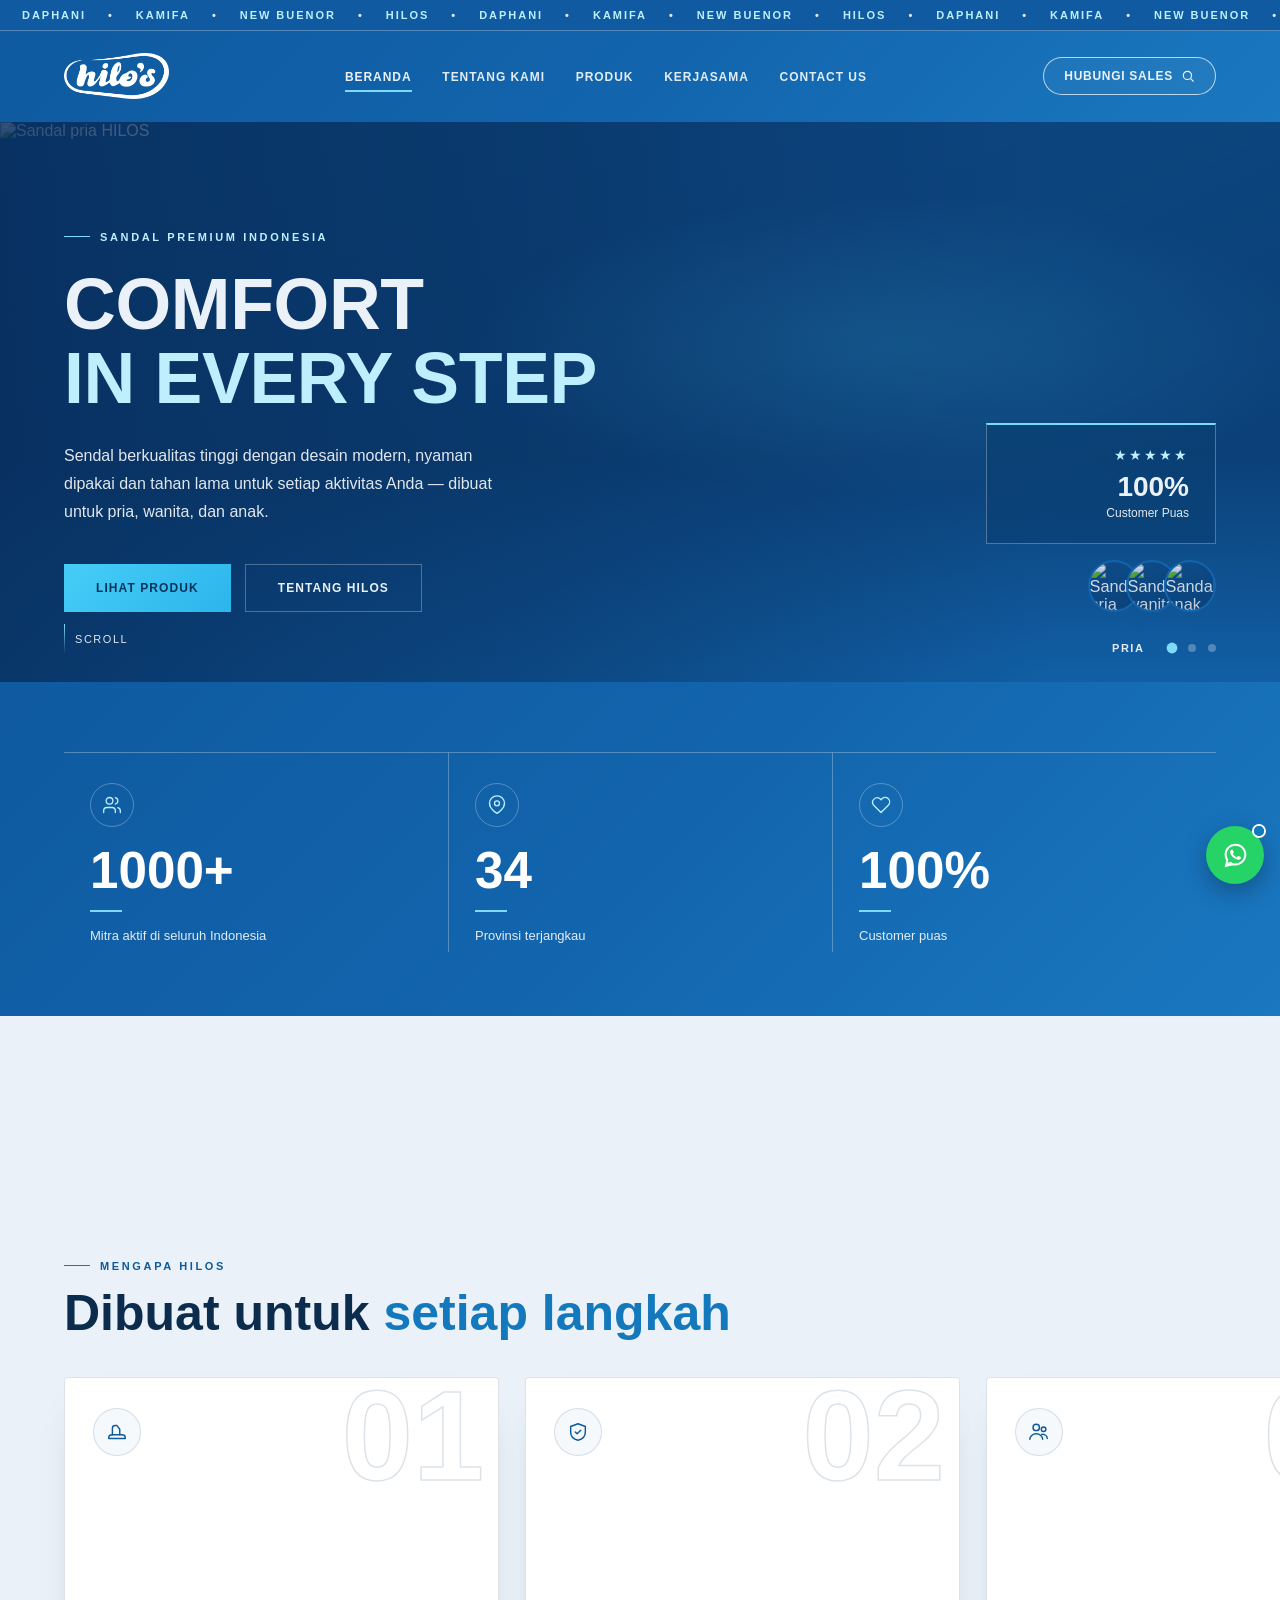
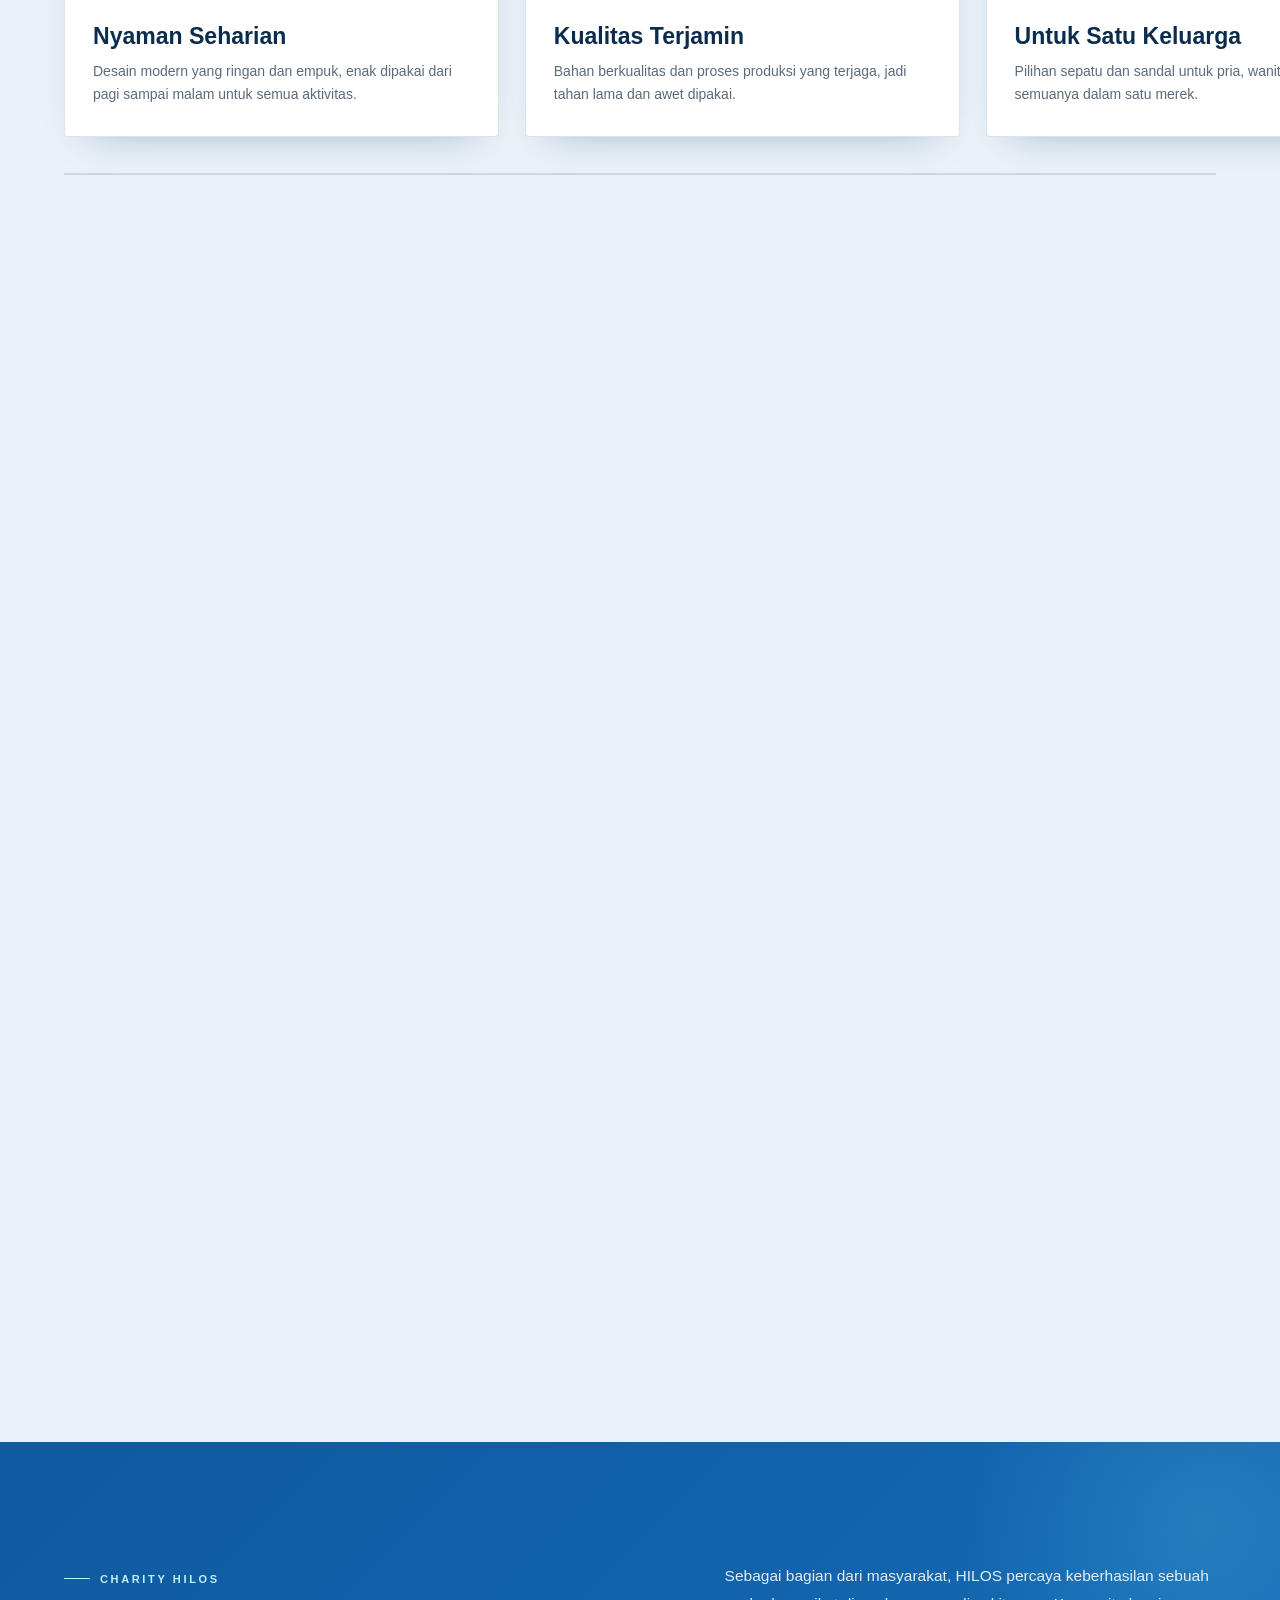
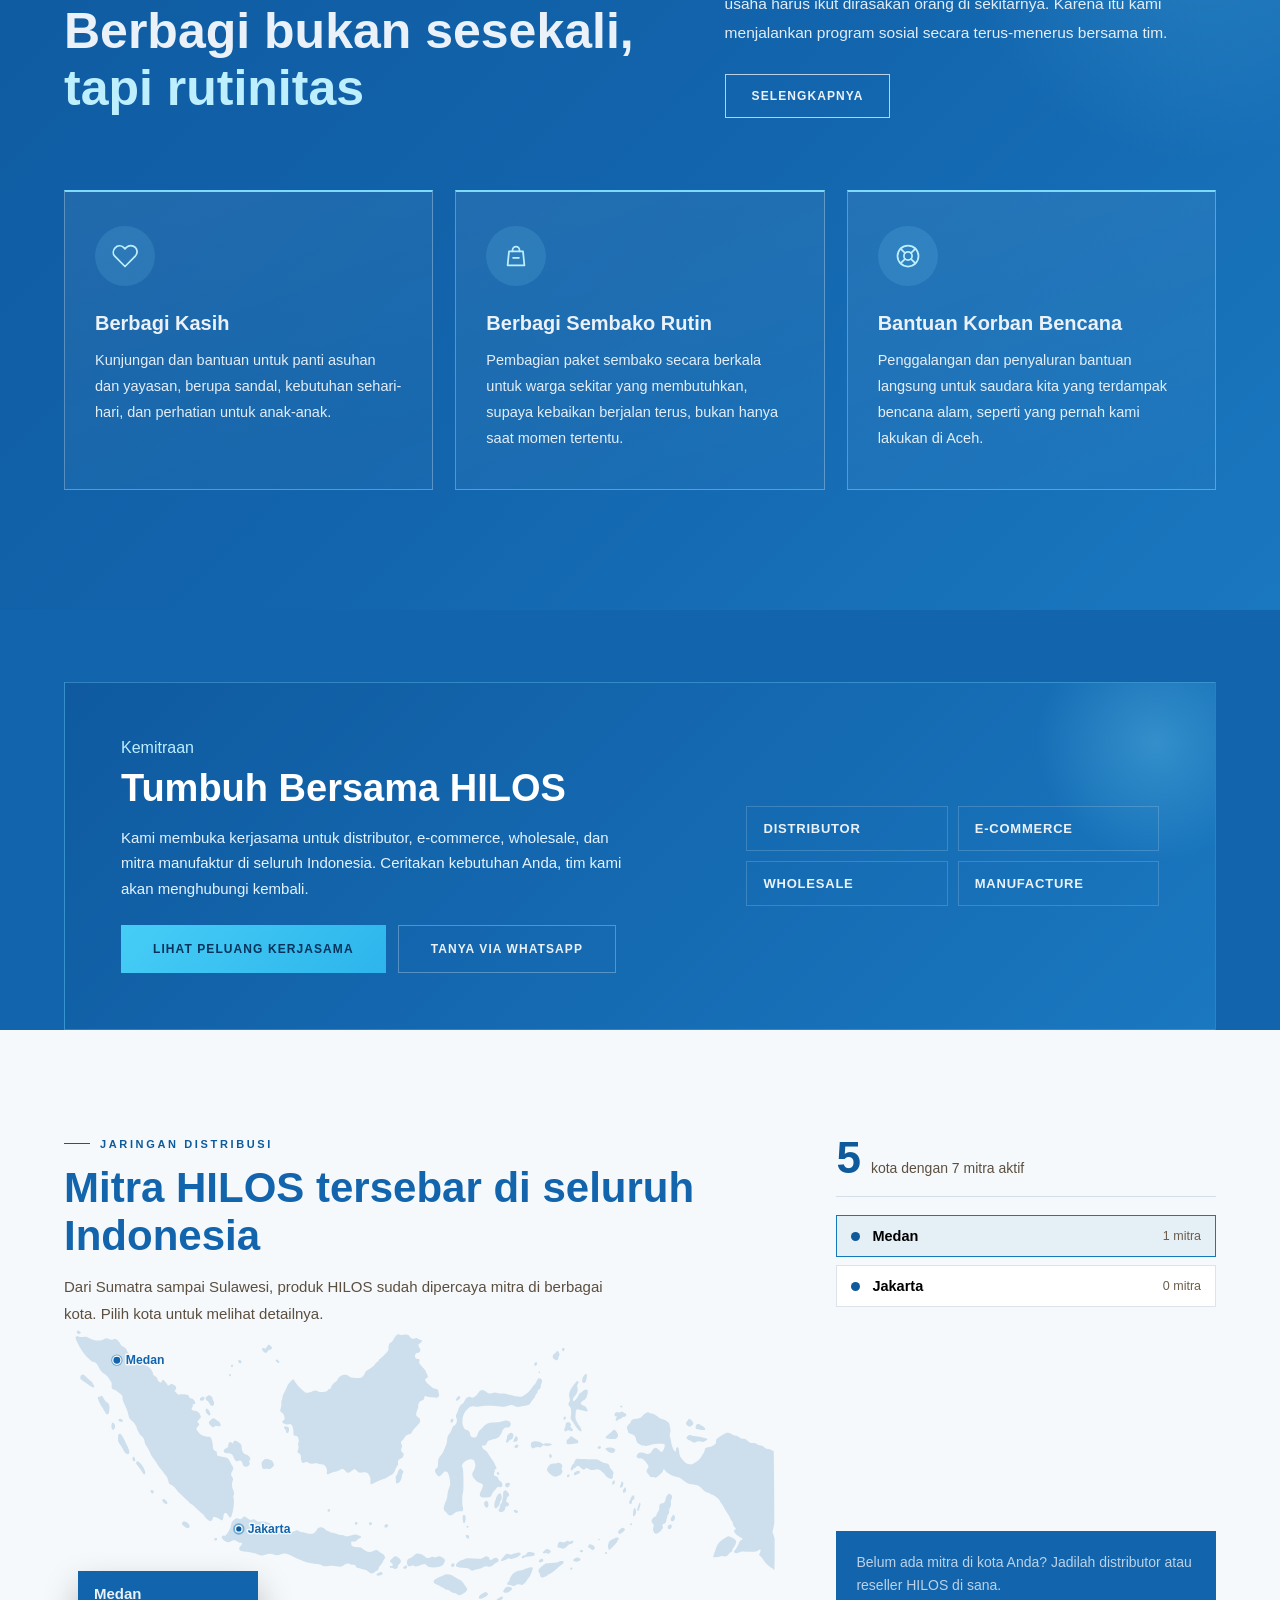
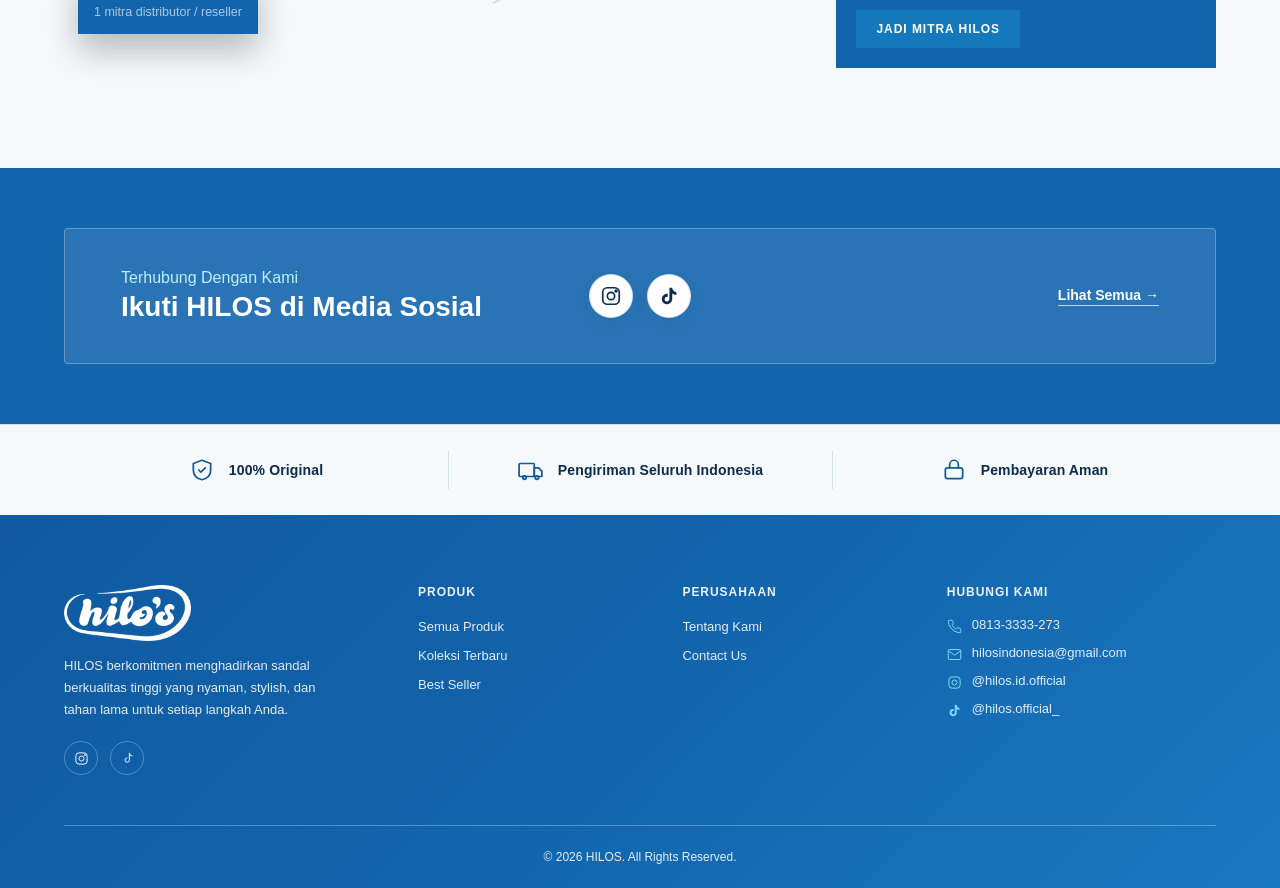
==== commit cbc73c73: "Update index.html" ====
--- a/index.html
+++ b/index.html
@@ -1473,6 +1473,7 @@
   function applyBeranda(d){
     if (!d) return;
     if (HilosSafe.teks) HilosSafe.teks(d.teks);
+    { const hh = document.getElementById('beranda'); if (hh) hh.classList.toggle('hero-clean', !!(d.teks && d.teks.mode === 'foto')); }
     if (!Array.isArray(d.hero)) return;
     const U = HilosSafe.url;
     const urls = d.hero.map(u => U(u)).filter(Boolean).slice(0, 5);
@@ -1998,6 +1999,9 @@
   .hero-bg{translate:none !important;top:var(--navh);}
   .hero-bg .photo{inset:0;}
   .hero-bg .photo img{object-fit:contain;object-position:center top;transform:none;}
+  /* mode 'Foto saja' (diatur dari Admin): foto desain tampil bersih tanpa lapisan gelap, judul, dan kartu */
+  .hero.hero-clean .hero-bg-scrim,.hero.hero-clean .hero-copy,.hero.hero-clean .hero-proof,.hero.hero-clean .scroll-cue{display:none !important;}
+  .hero.hero-clean .hero-slide-nav{text-shadow:0 1px 6px rgba(0,20,50,.6);}
   /* latar blur dari foto yang sama: sisi kosong terisi halus, foto tetap UTUH */
   .hero-bg .hero-slide{background-size:cover;background-position:center;}
   .hero-bg .hero-slide::before{content:"";position:absolute;inset:-6%;background:inherit;filter:blur(28px) saturate(1.08);transform:translateZ(0);z-index:0;}
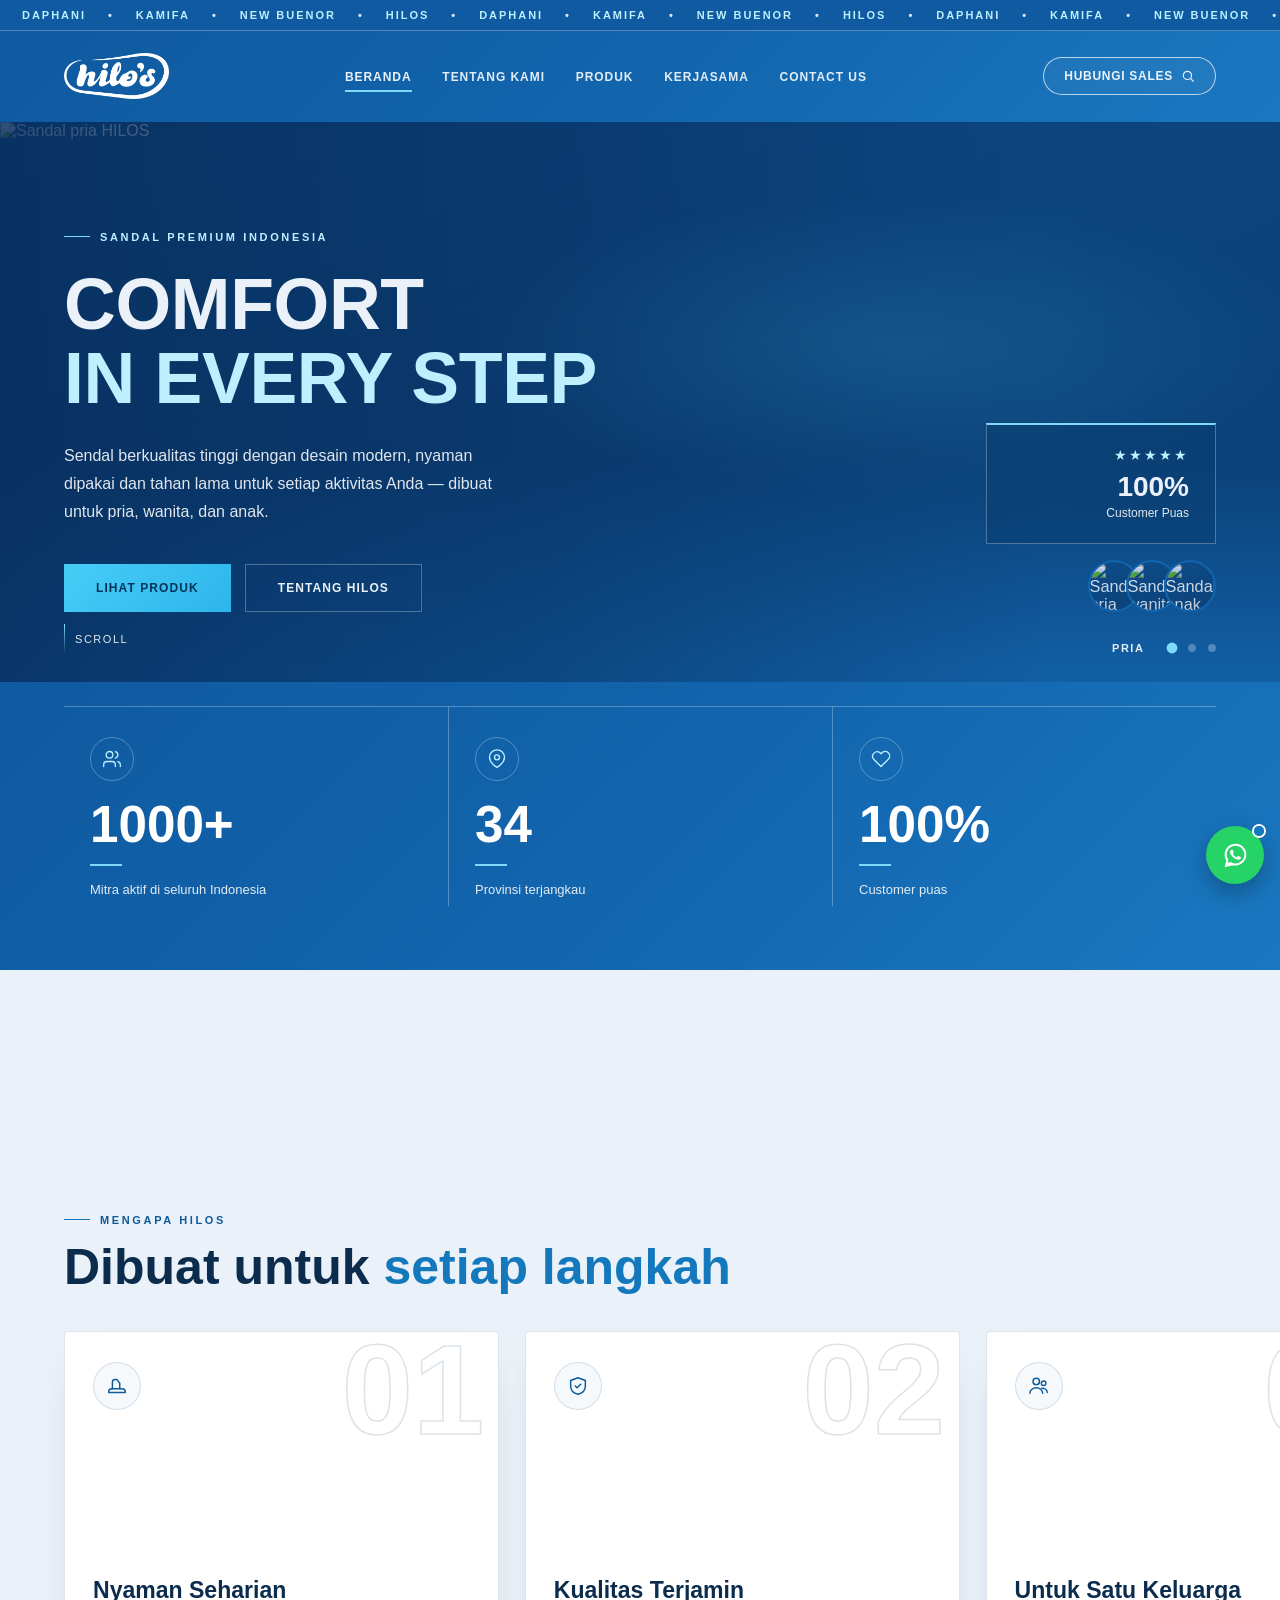
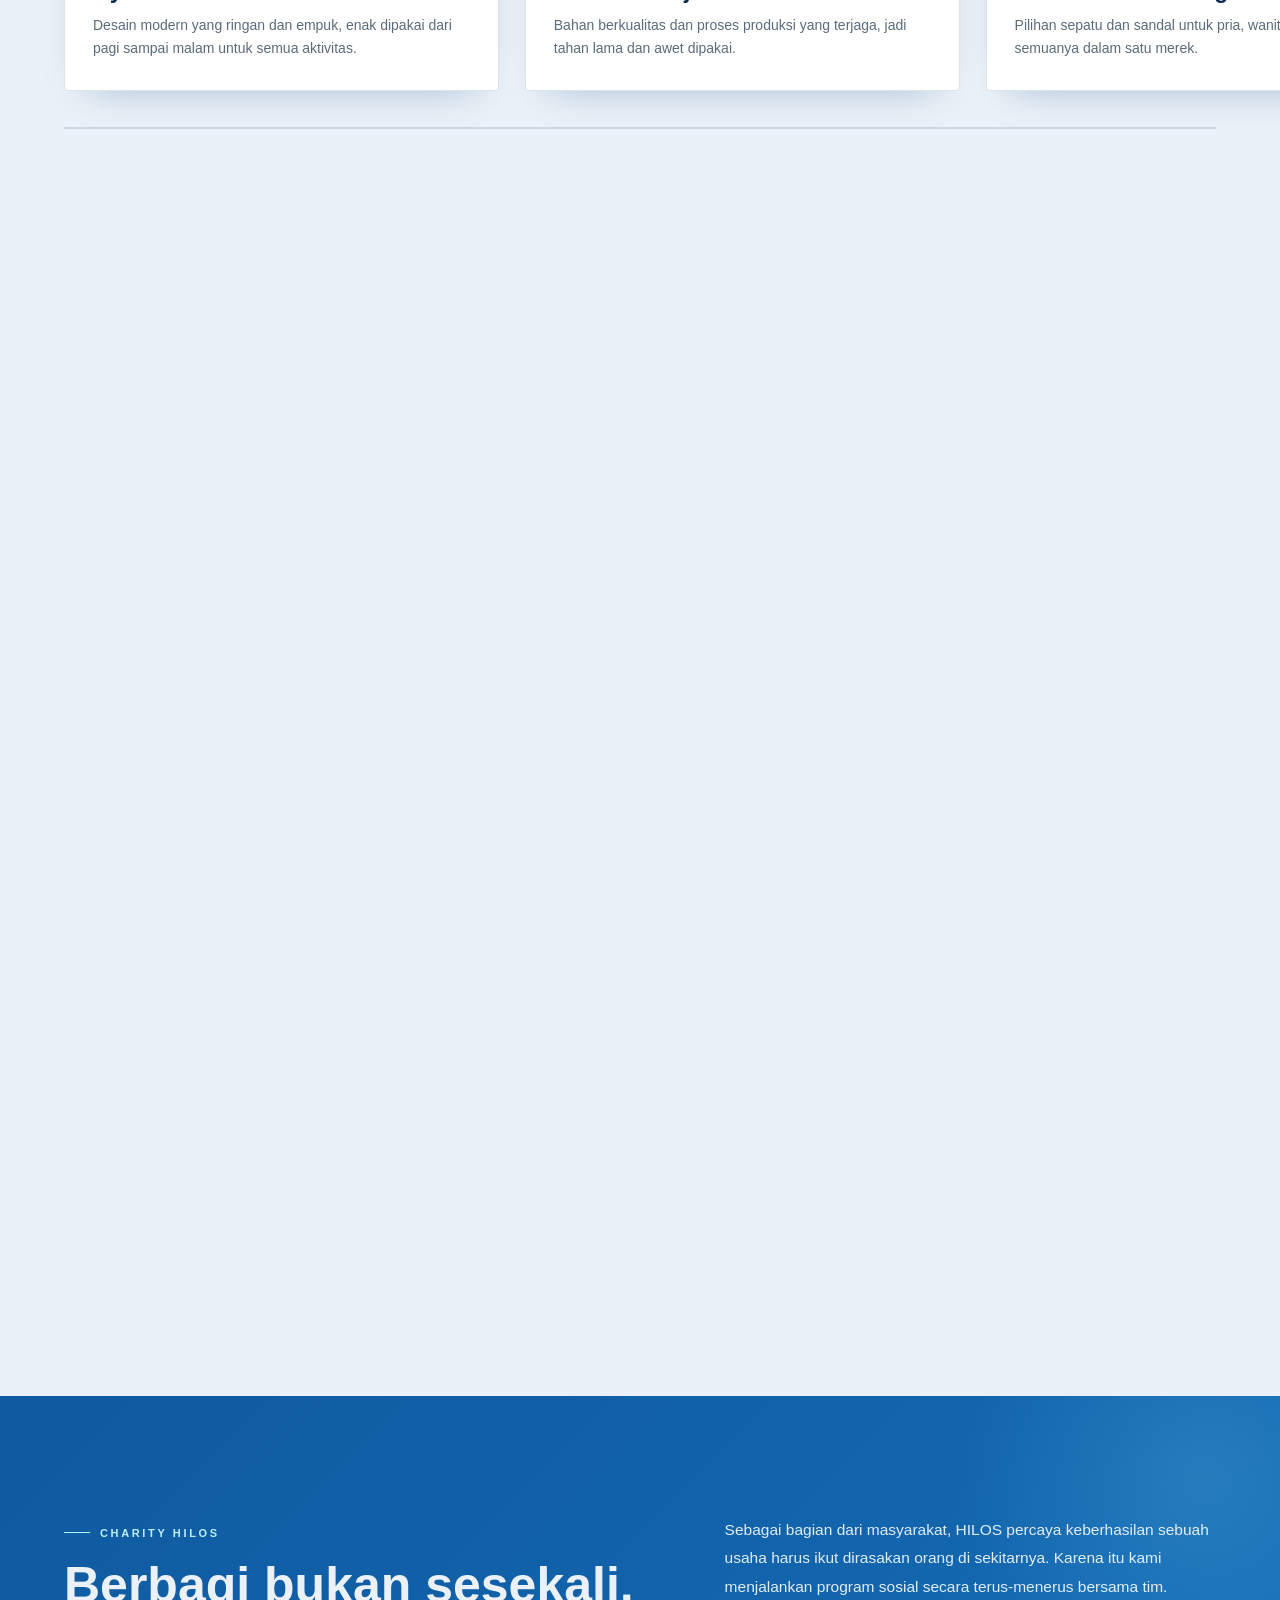
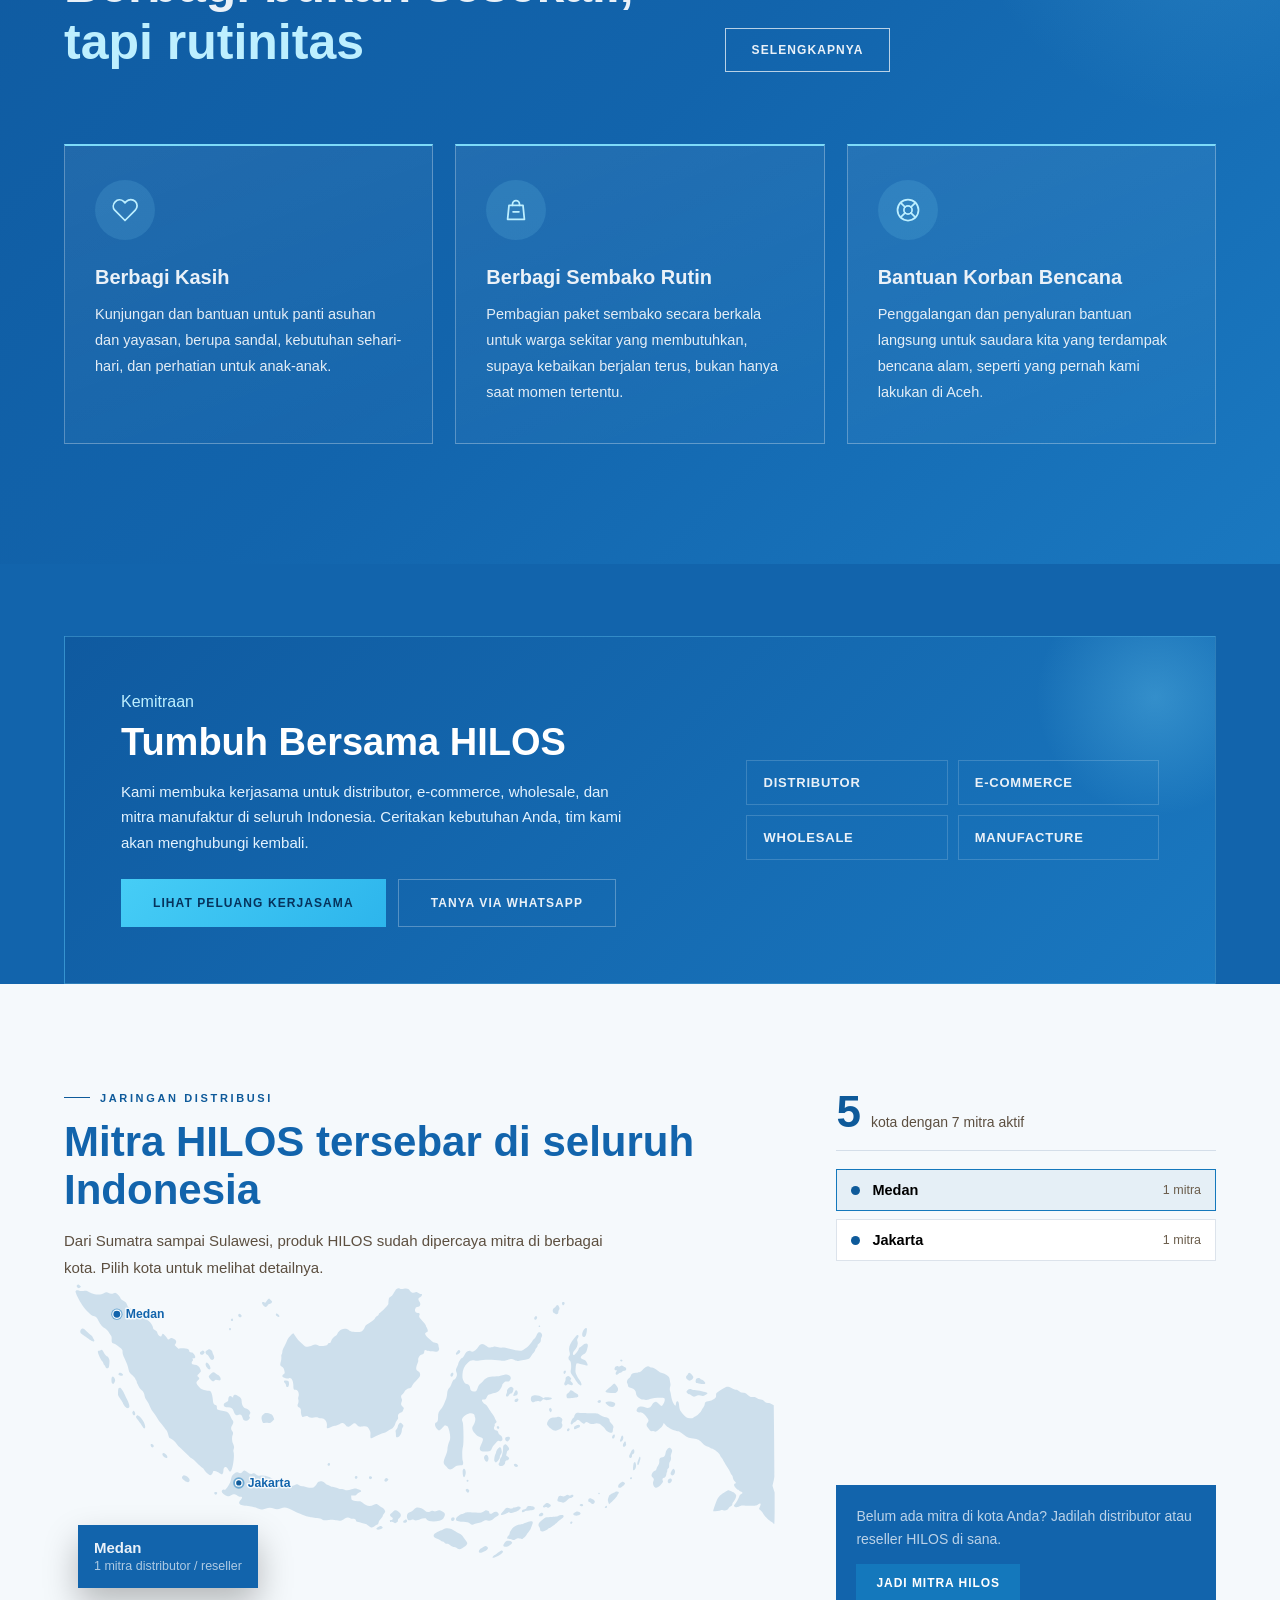
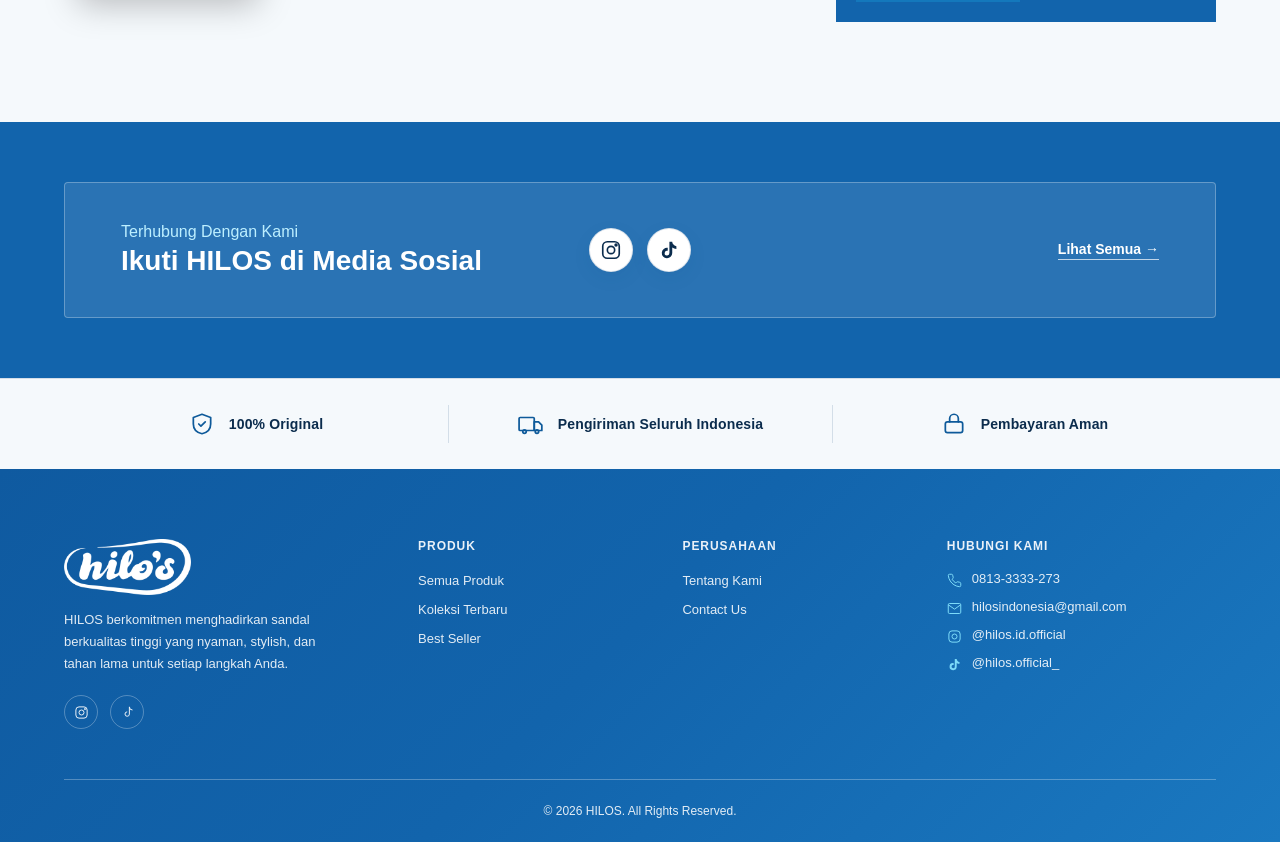
==== commit 445649cb: "Update index.html" ====
--- a/index.html
+++ b/index.html
@@ -493,7 +493,7 @@
   .hero .scroll-cue,.hero-slide-nav{opacity:calc(1 - var(--hp) * 2.5);}
 
   /* ============ ANGKA HILOS ============ */
-  .stats-band{background:var(--ink);color:var(--sand);padding:70px clamp(20px,5vw,64px) 64px;position:relative;}
+  .stats-band{background:var(--ink);color:var(--sand);padding:24px clamp(20px,5vw,64px) 64px;position:relative;}
   .stats-band .stat-row{margin:0 auto;grid-template-columns:repeat(3,1fr);}
   .stats-band .stat-card{border-color:var(--on-dark-line);padding-top:30px;}
   .stats-band .stat-icon{border-color:var(--on-dark-line);color:var(--gold-light);}
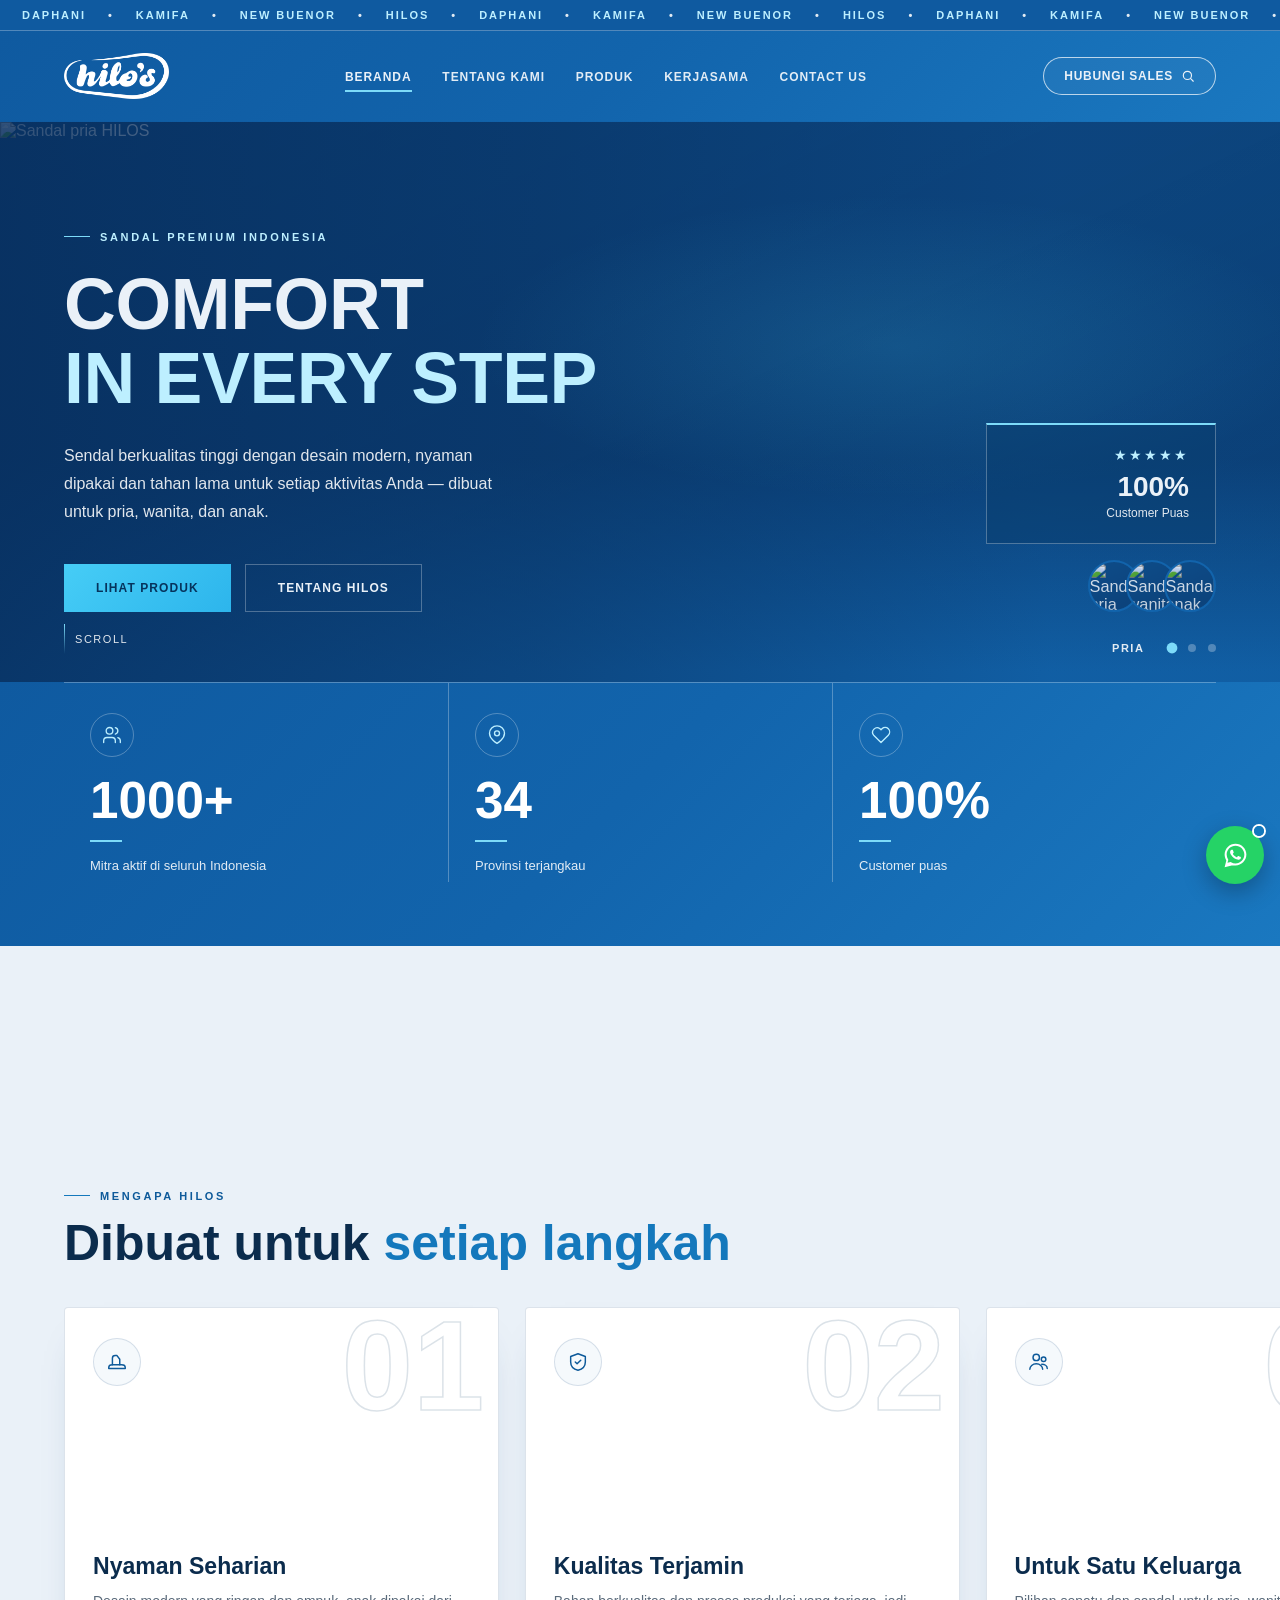
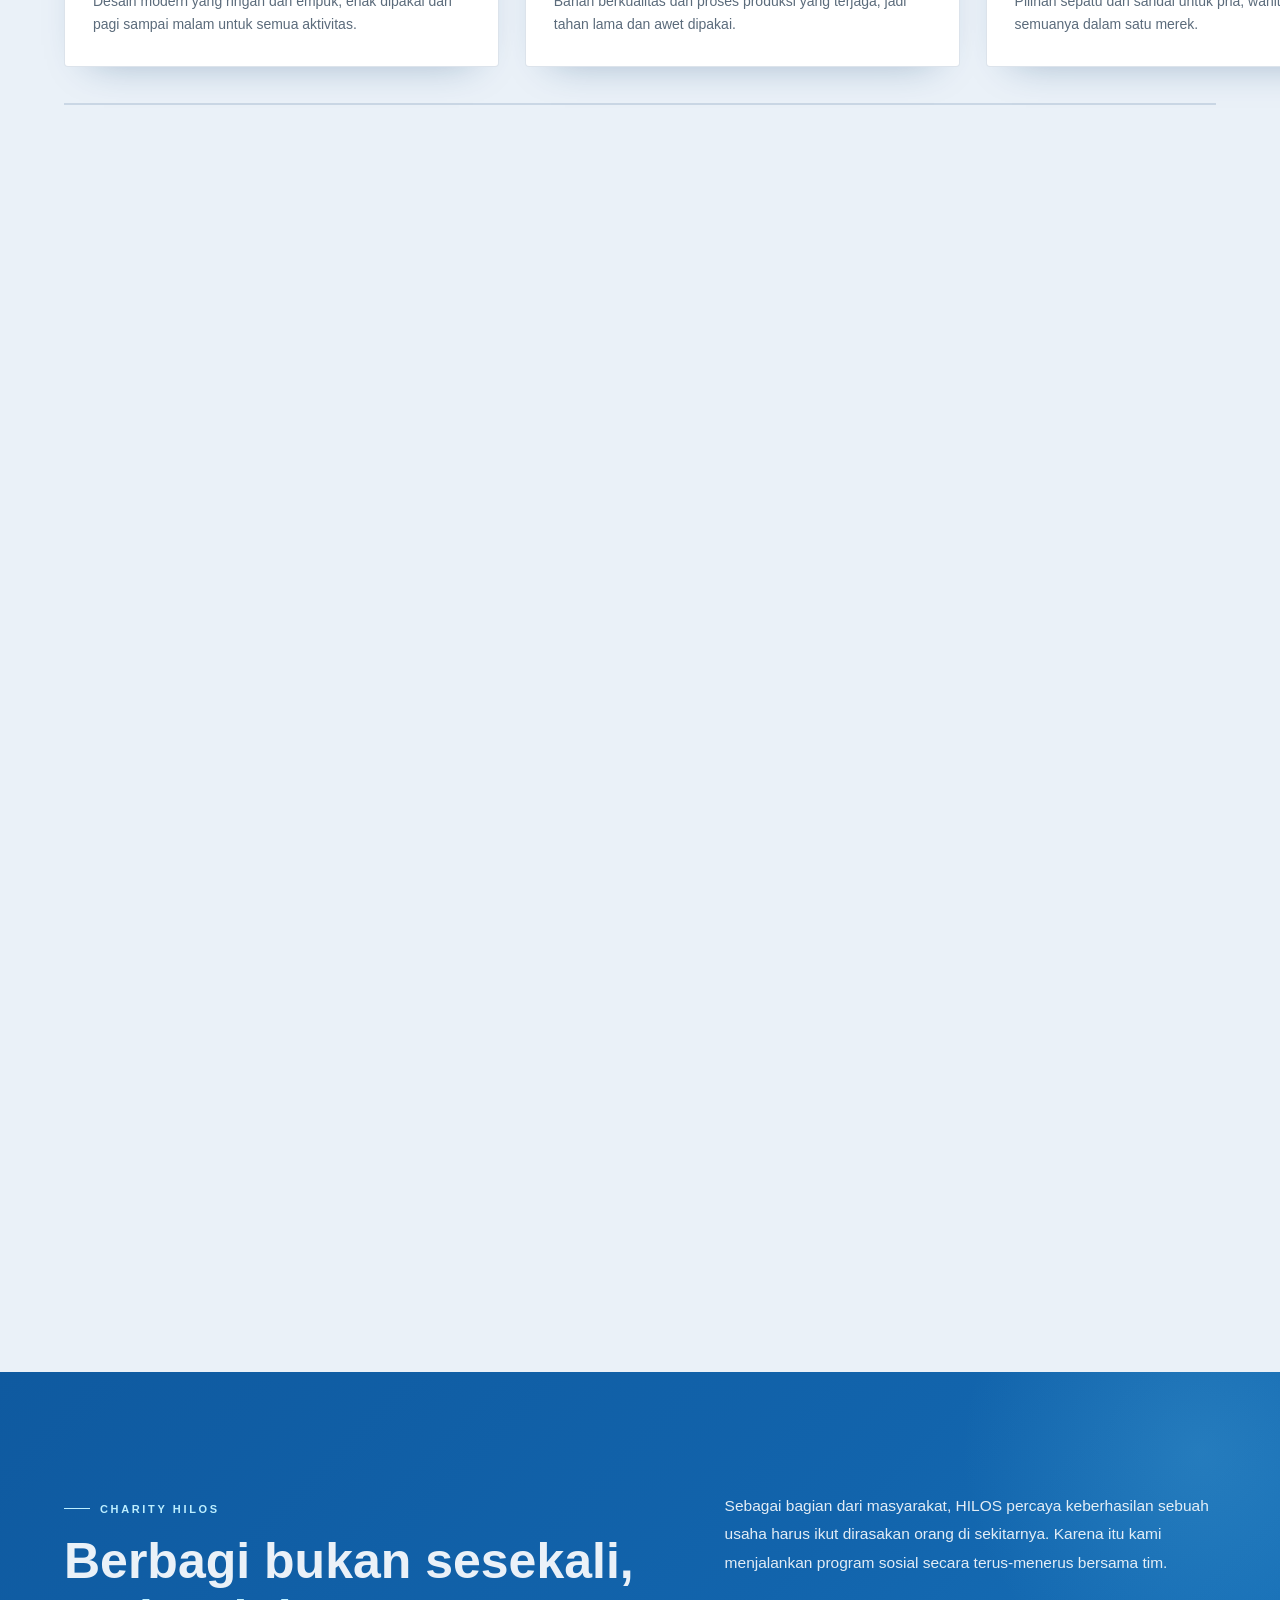
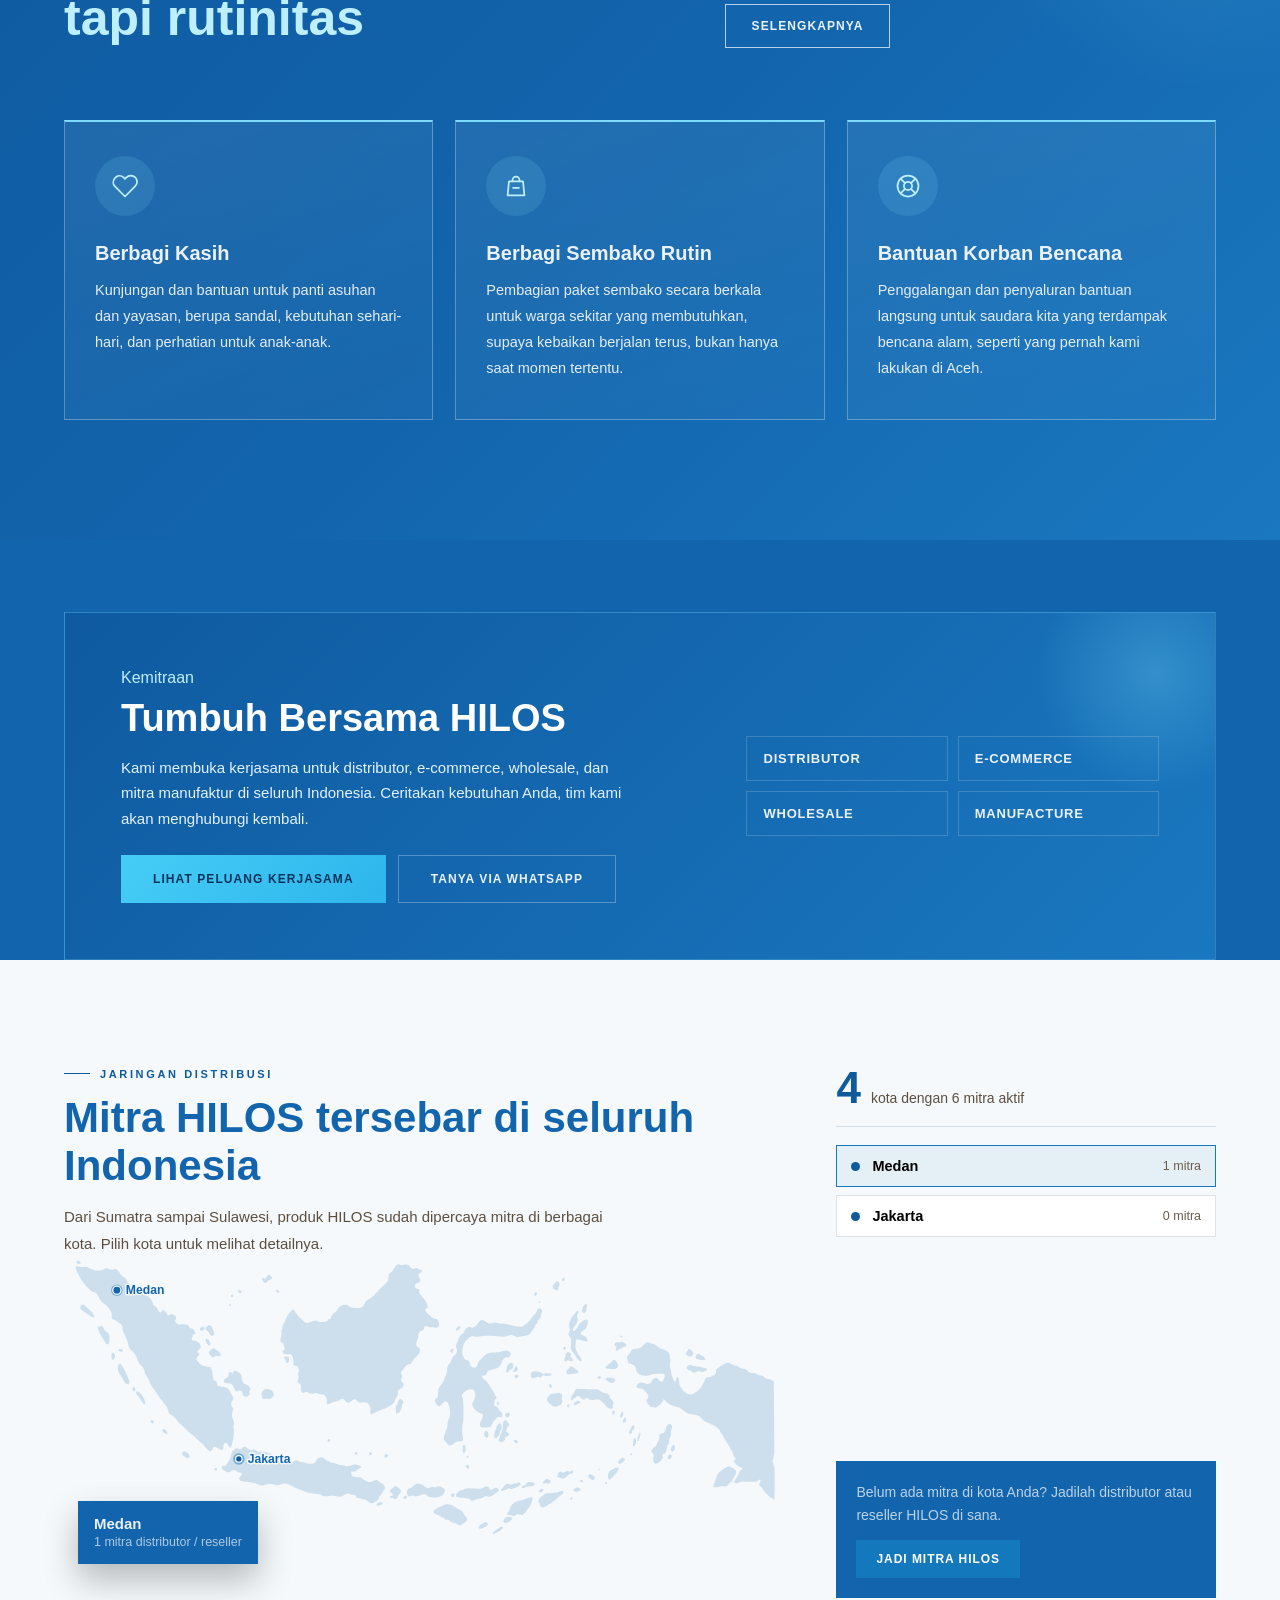
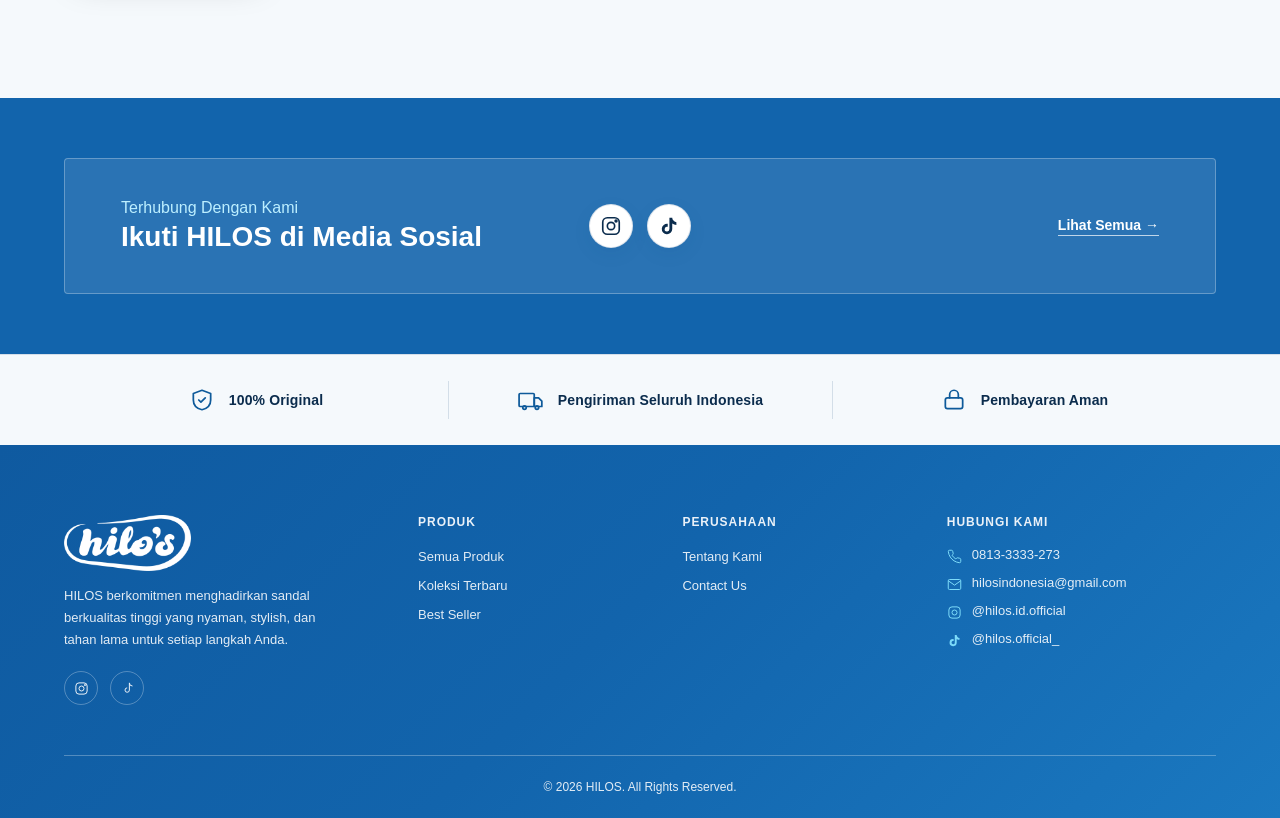
==== commit 1ec3846c: "Update index.html" ====
--- a/index.html
+++ b/index.html
@@ -493,7 +493,7 @@
   .hero .scroll-cue,.hero-slide-nav{opacity:calc(1 - var(--hp) * 2.5);}
 
   /* ============ ANGKA HILOS ============ */
-  .stats-band{background:var(--ink);color:var(--sand);padding:24px clamp(20px,5vw,64px) 64px;position:relative;}
+  .stats-band{background:var(--ink);color:var(--sand);padding:0 clamp(20px,5vw,64px) 64px;position:relative;}
   .stats-band .stat-row{margin:0 auto;grid-template-columns:repeat(3,1fr);}
   .stats-band .stat-card{border-color:var(--on-dark-line);padding-top:30px;}
   .stats-band .stat-icon{border-color:var(--on-dark-line);color:var(--gold-light);}
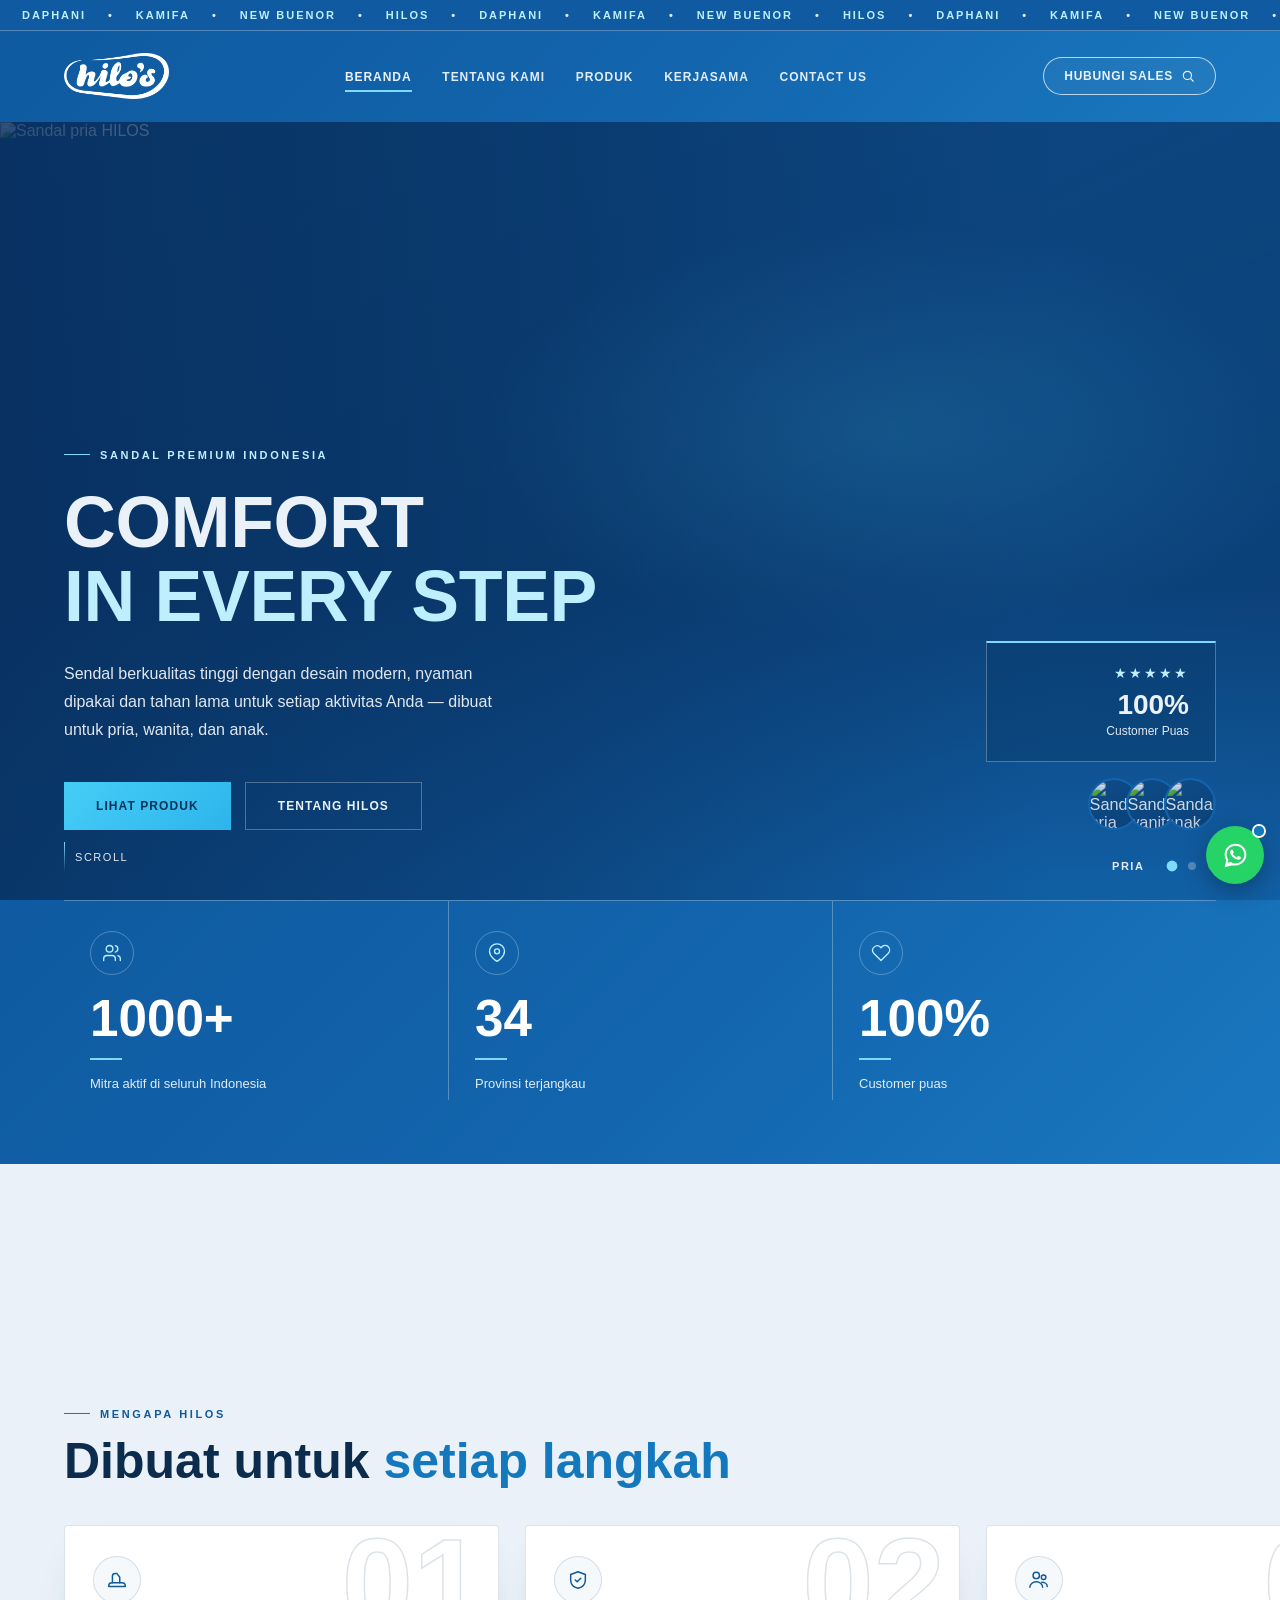
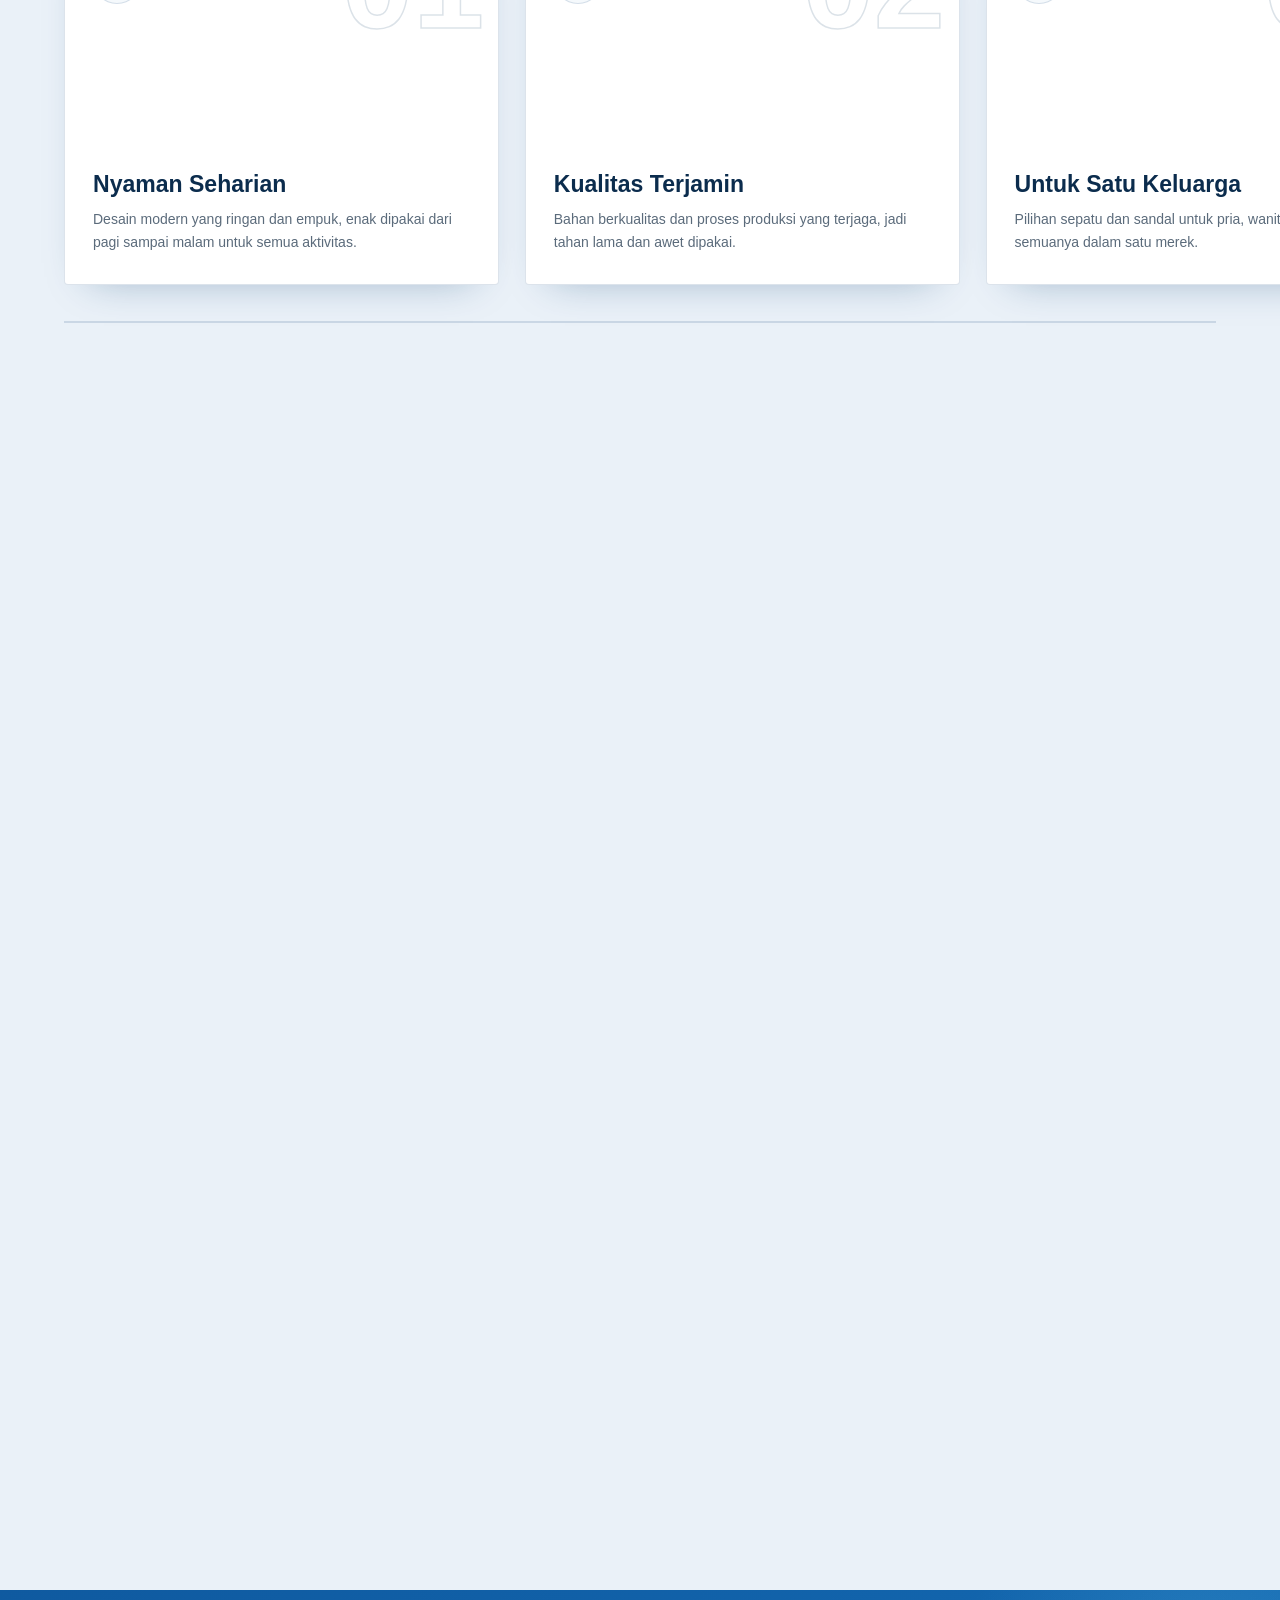
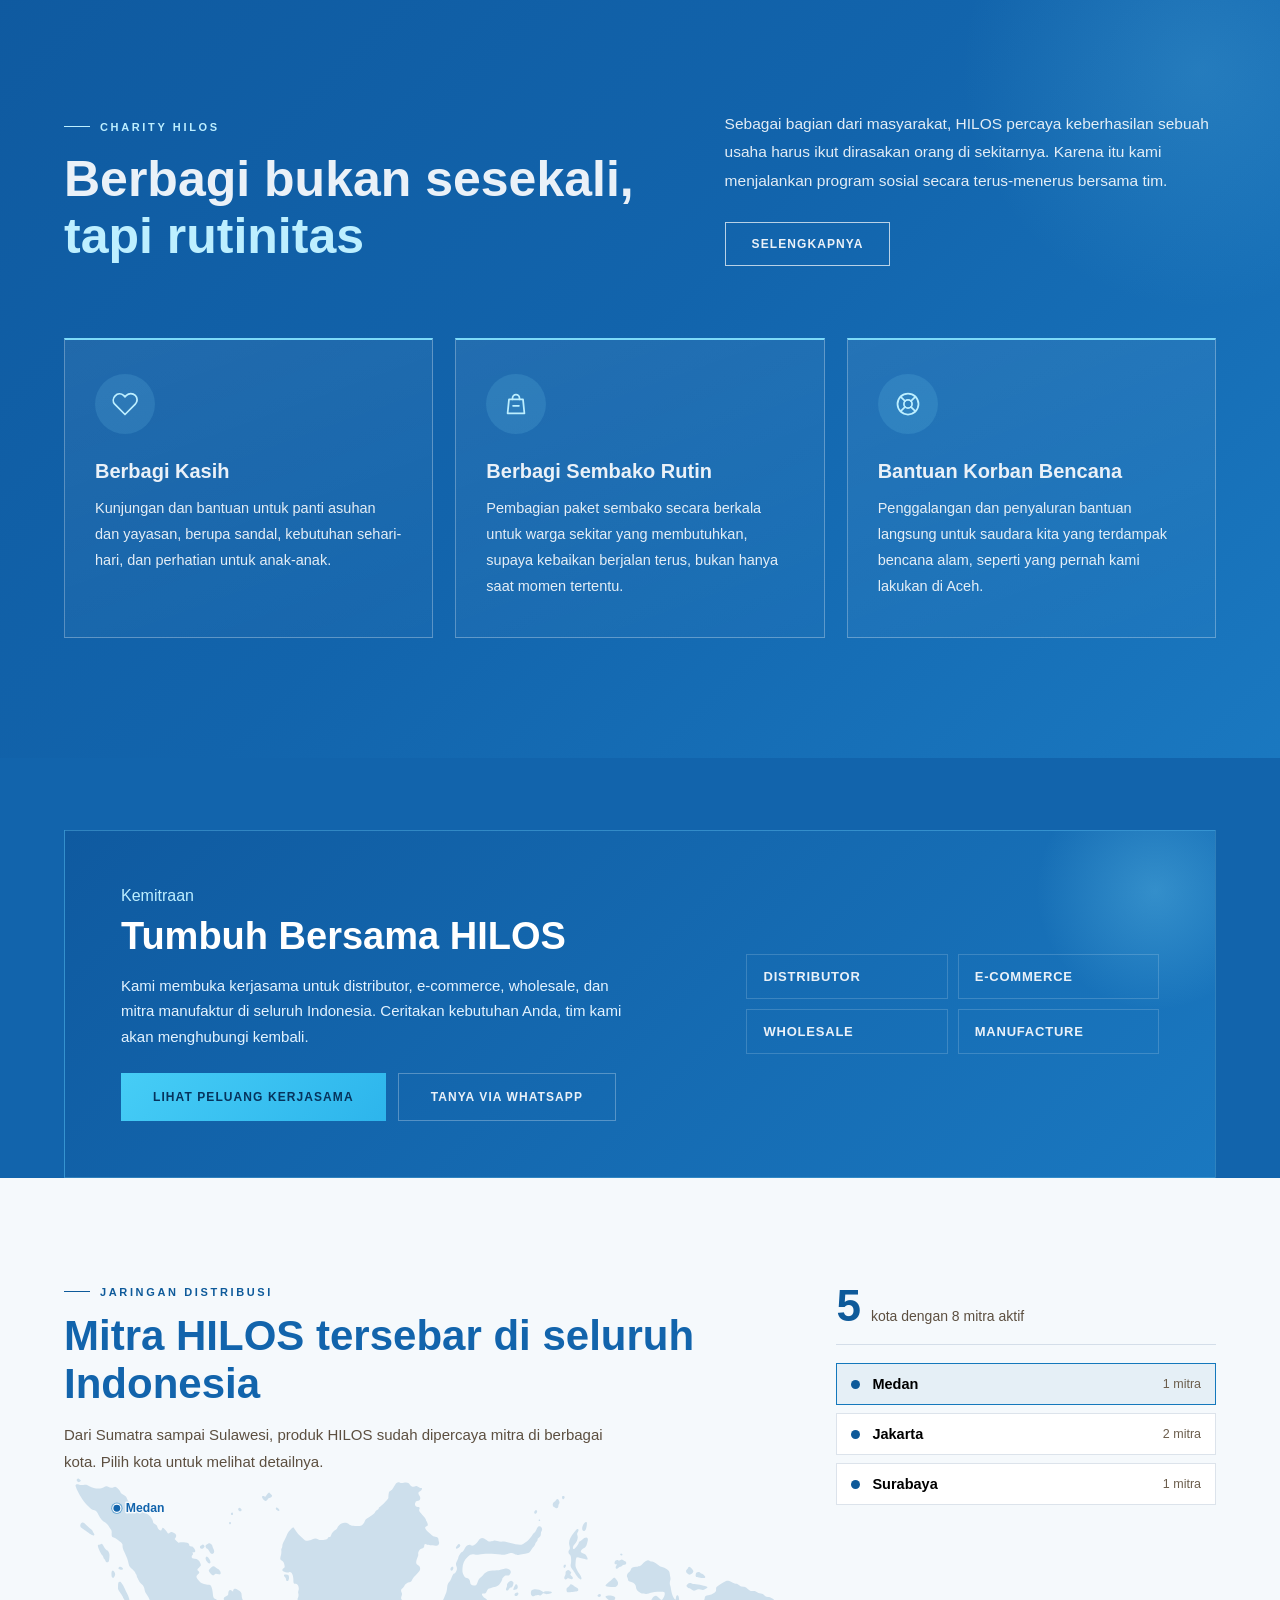
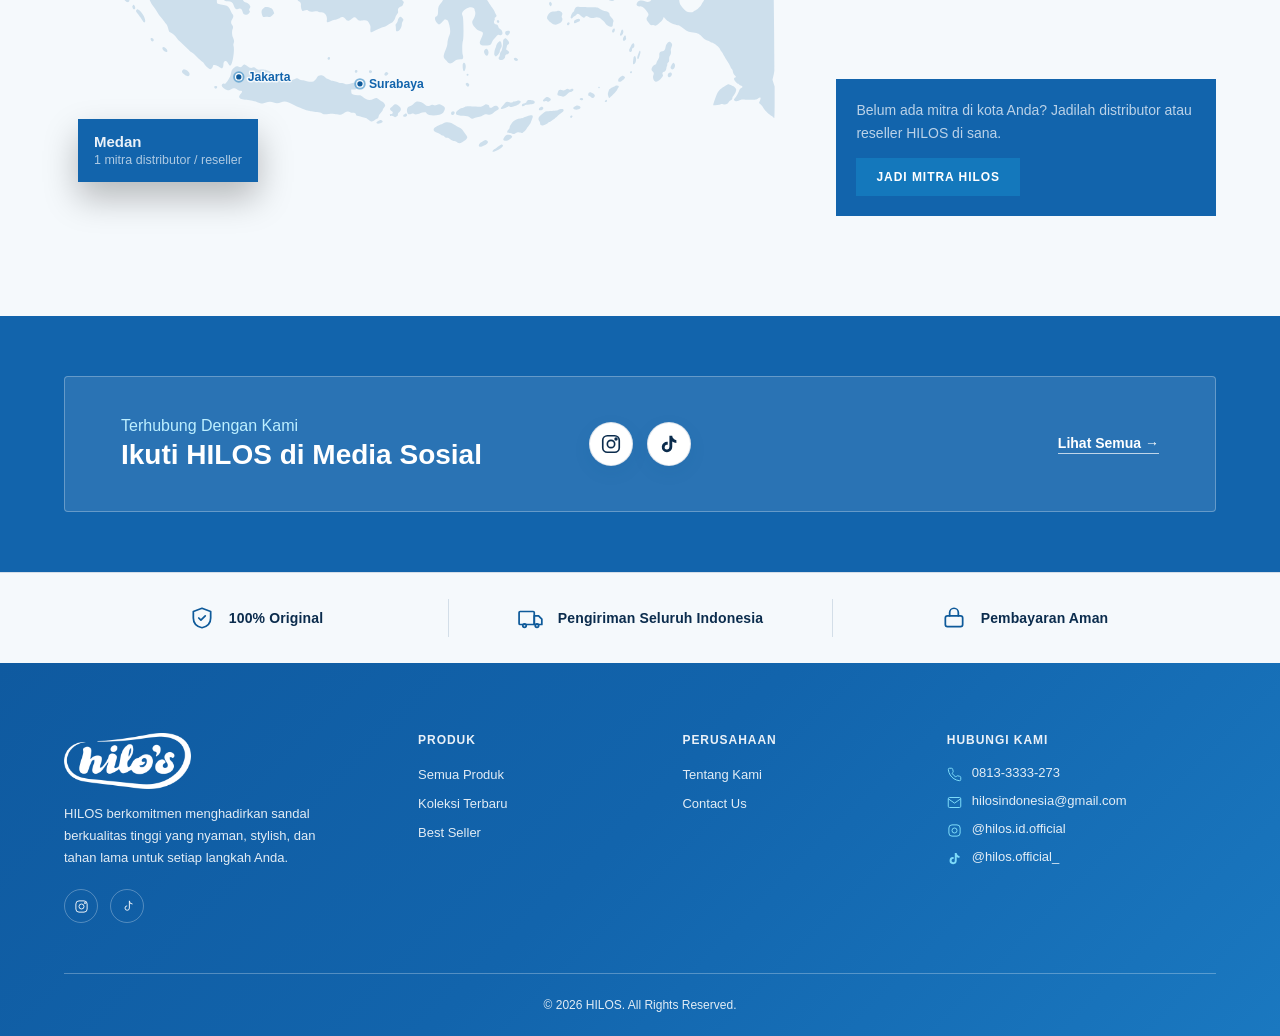
==== commit beb1629c: "Update index.html" ====
--- a/index.html
+++ b/index.html
@@ -1524,9 +1524,9 @@
     if (heroNavH) hero.style.setProperty('--navh', heroNavH + 'px');
     const r2 = parseFloat(hero.dataset.ar) || (16/9);
     if (window.innerWidth > 900){
-      /* desktop: tinggi hero TETAP (rasio target 2,4:1) supaya ukurannya tidak berubah antar slide */
+      /* desktop: hero memenuhi 1 layar penuh (menu + foto = tinggi layar), tinggi tetap antar slide */
       hero.dataset.fixed = '1';
-      hero.style.minHeight = ''; hero.style.height = Math.max(560 + heroNavH, Math.min(window.innerHeight, Math.round(hero.clientWidth / 2.4) + heroNavH)) + 'px';
+      hero.style.minHeight = ''; hero.style.height = Math.max(560 + heroNavH, window.innerHeight) + 'px';
     } else {
       hero.style.height = '';
       hero.style.minHeight = hero.classList.contains('hero-hp') ? (Math.round(hero.clientWidth / r2) + heroNavH) + 'px' : '';
@@ -2003,7 +2003,7 @@
   .hero.hero-clean .hero-bg-scrim,.hero.hero-clean .hero-copy,.hero.hero-clean .hero-proof,.hero.hero-clean .scroll-cue{display:none !important;}
   .hero.hero-clean .hero-slide-nav{text-shadow:0 1px 6px rgba(0,20,50,.6);}
   /* latar blur dari foto yang sama: sisi kosong terisi halus, foto tetap UTUH */
-  .hero-bg .hero-slide{background-size:cover;background-position:center;}
+  .hero-bg .hero-slide{background-size:100% 100%;background-position:center;}
   .hero-bg .hero-slide::before{content:"";position:absolute;inset:-6%;background:inherit;filter:blur(28px) saturate(1.08);transform:translateZ(0);z-index:0;}
   .hero-bg .hero-slide img{position:relative;z-index:1;}
   @media (max-width:900px){
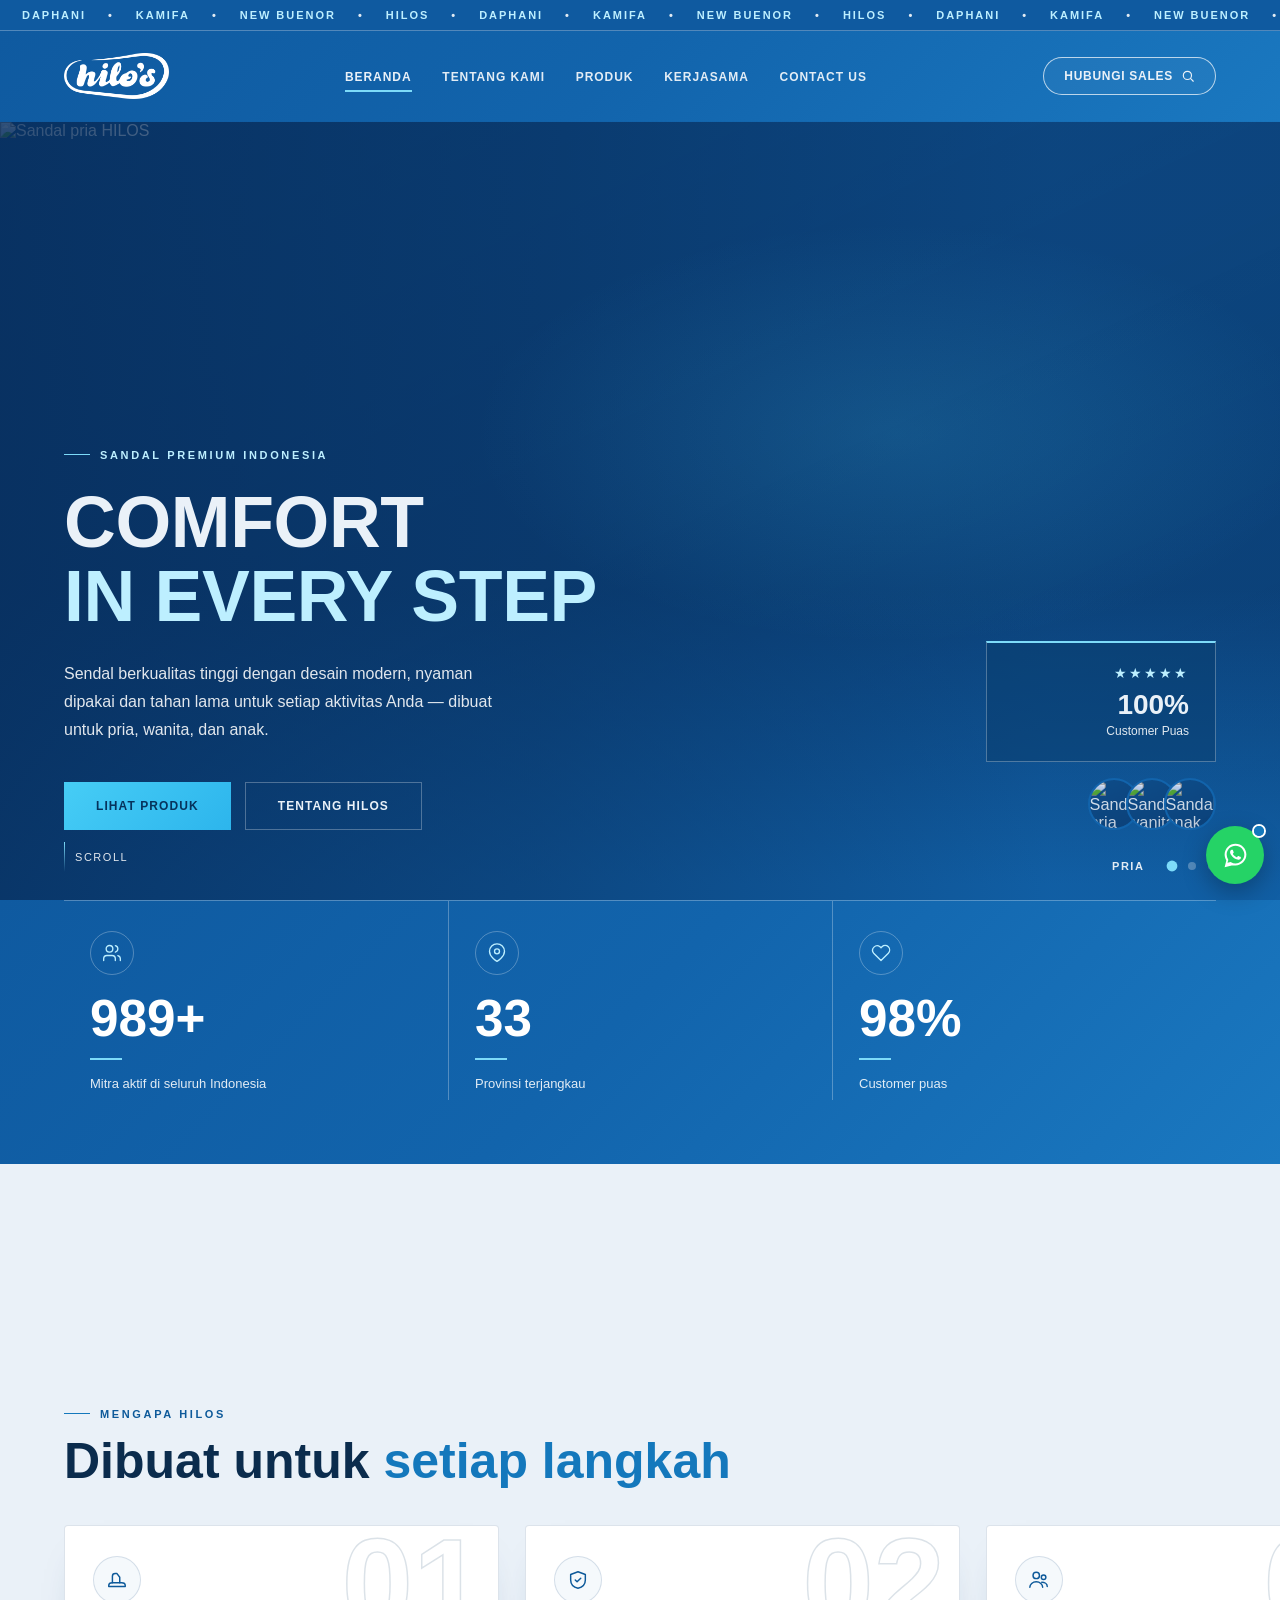
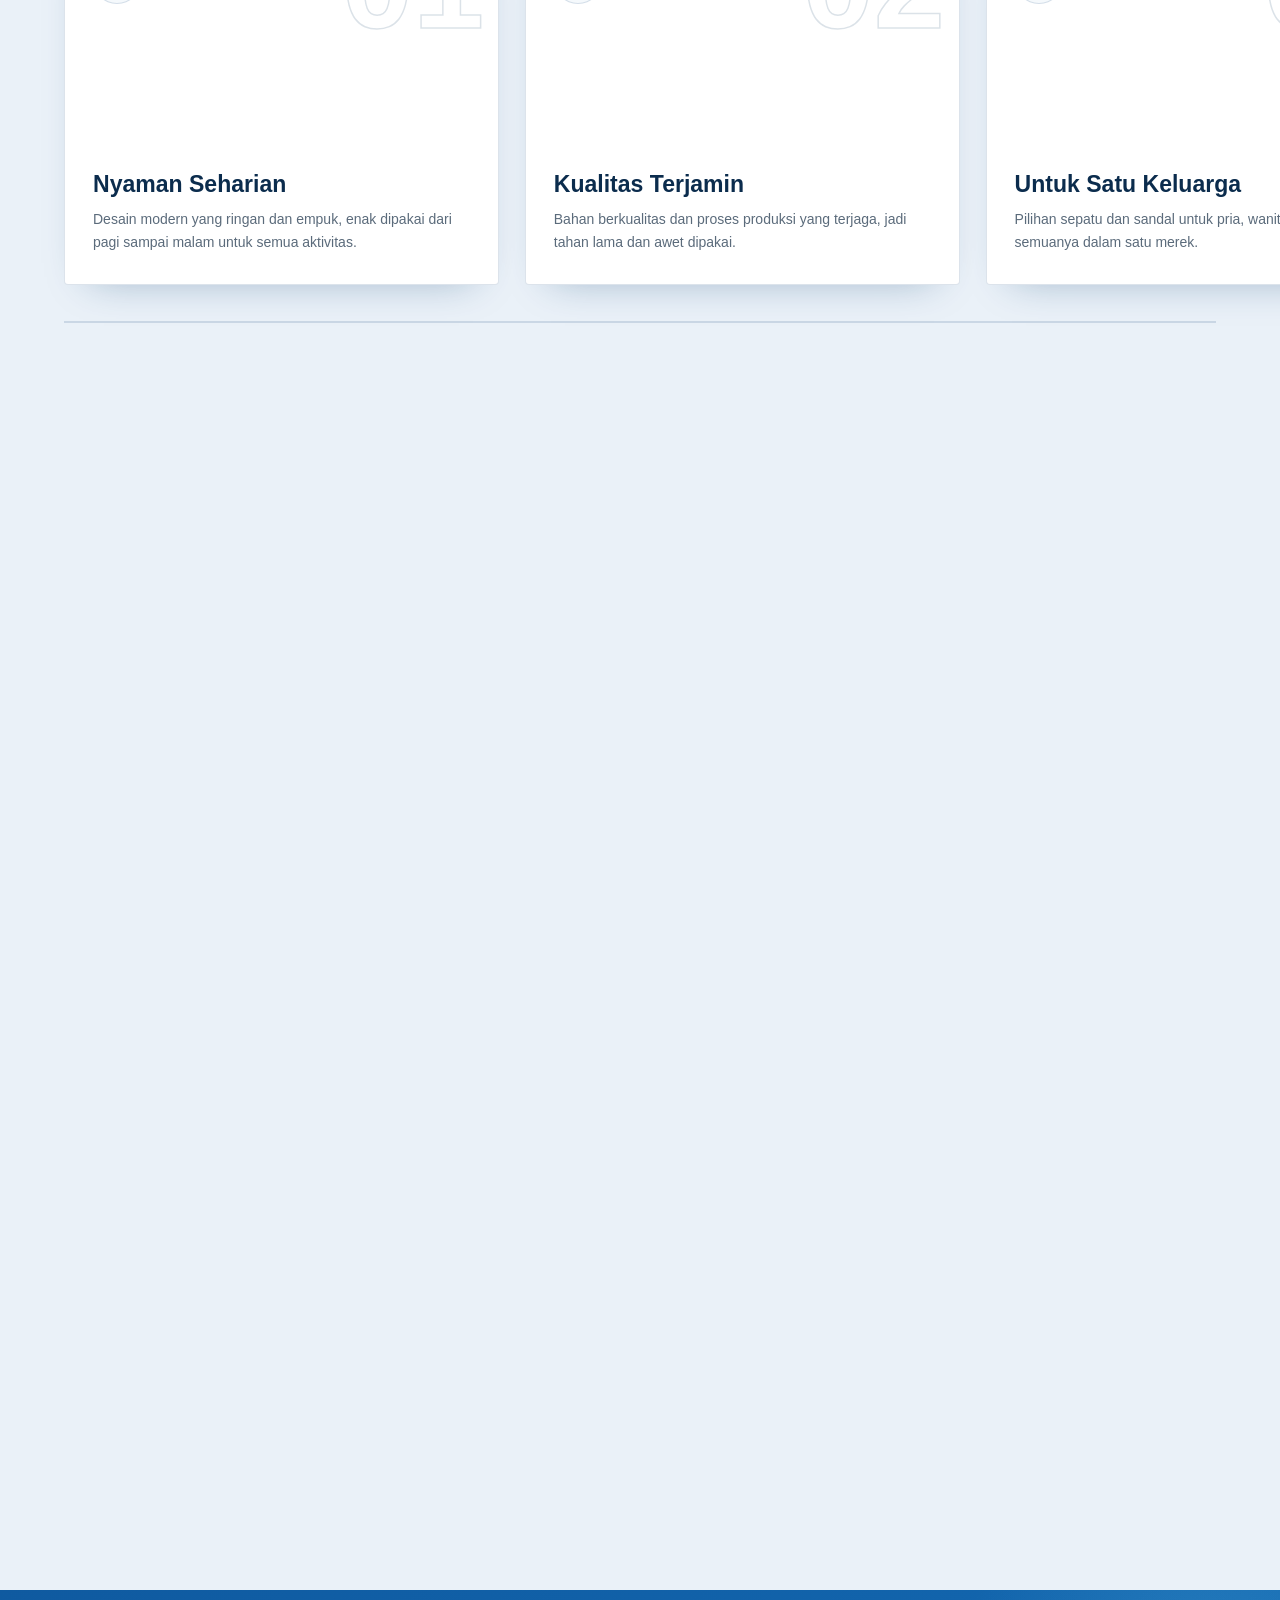
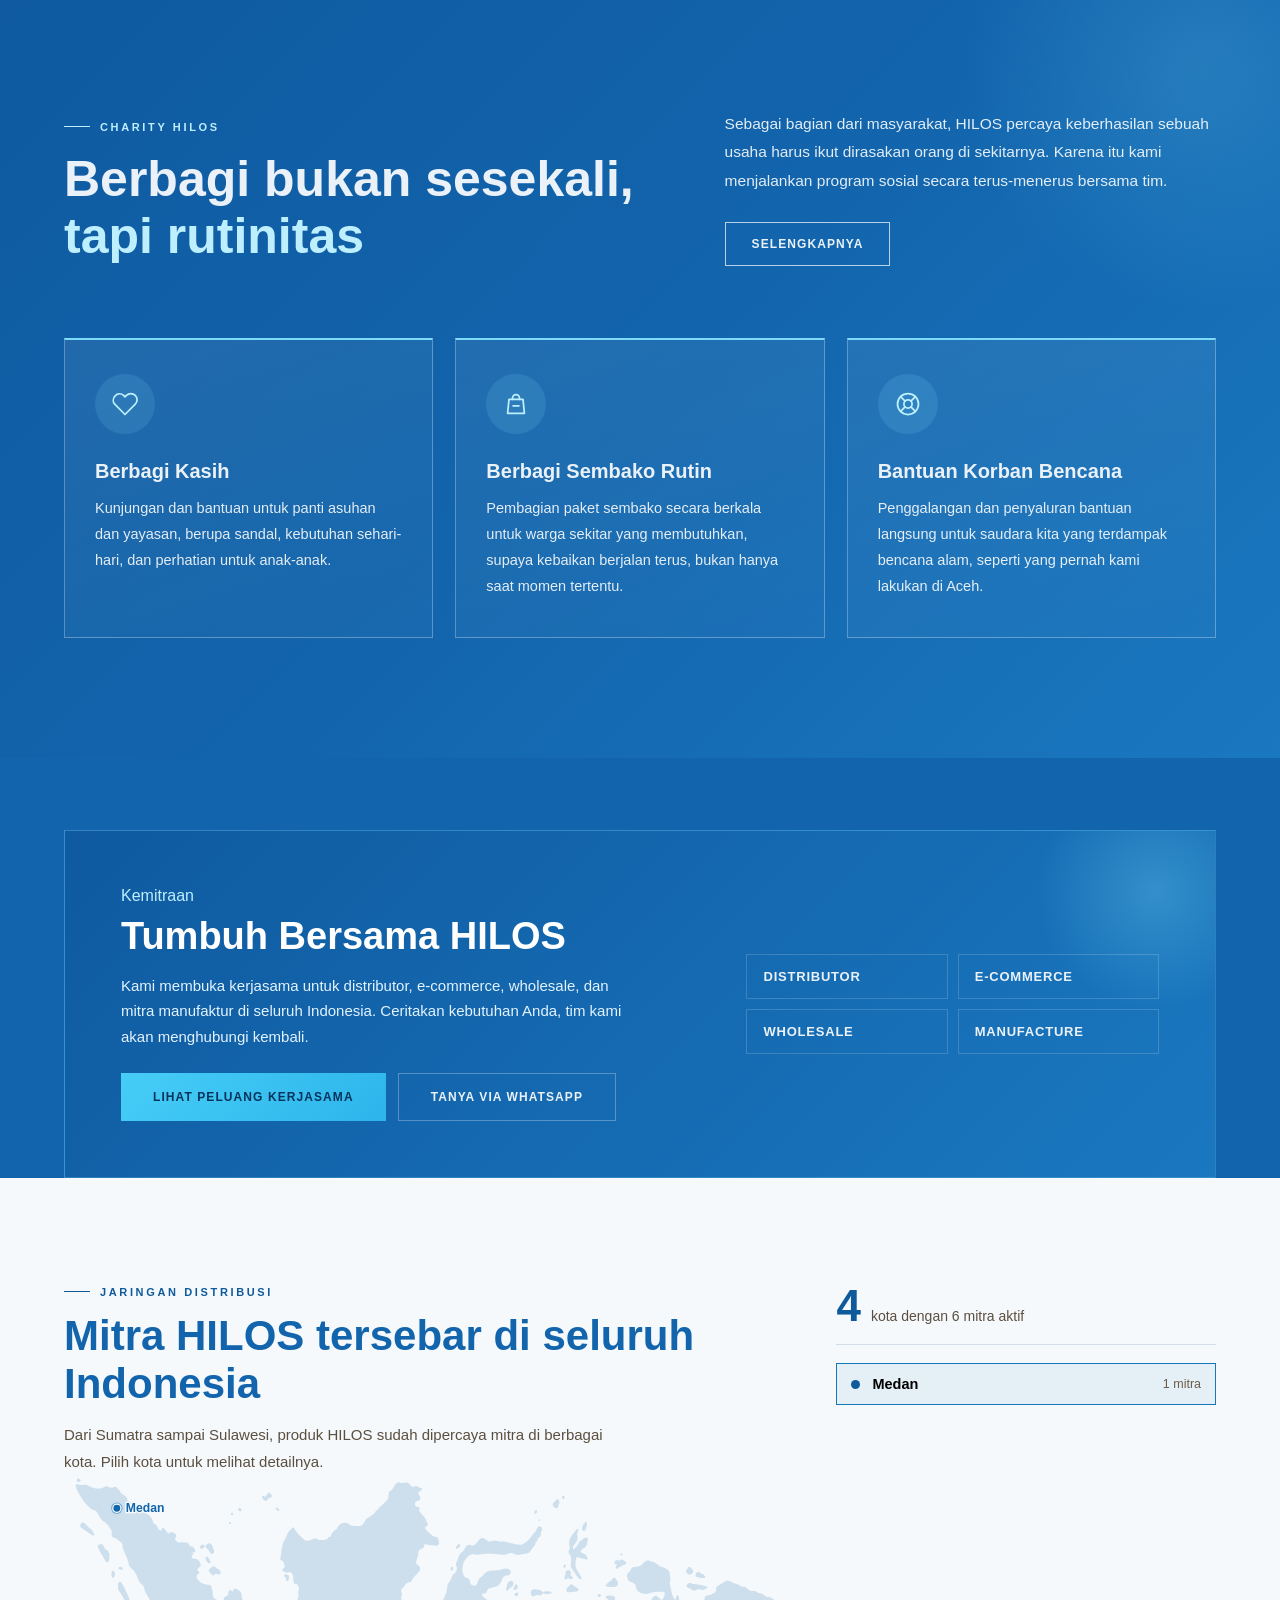
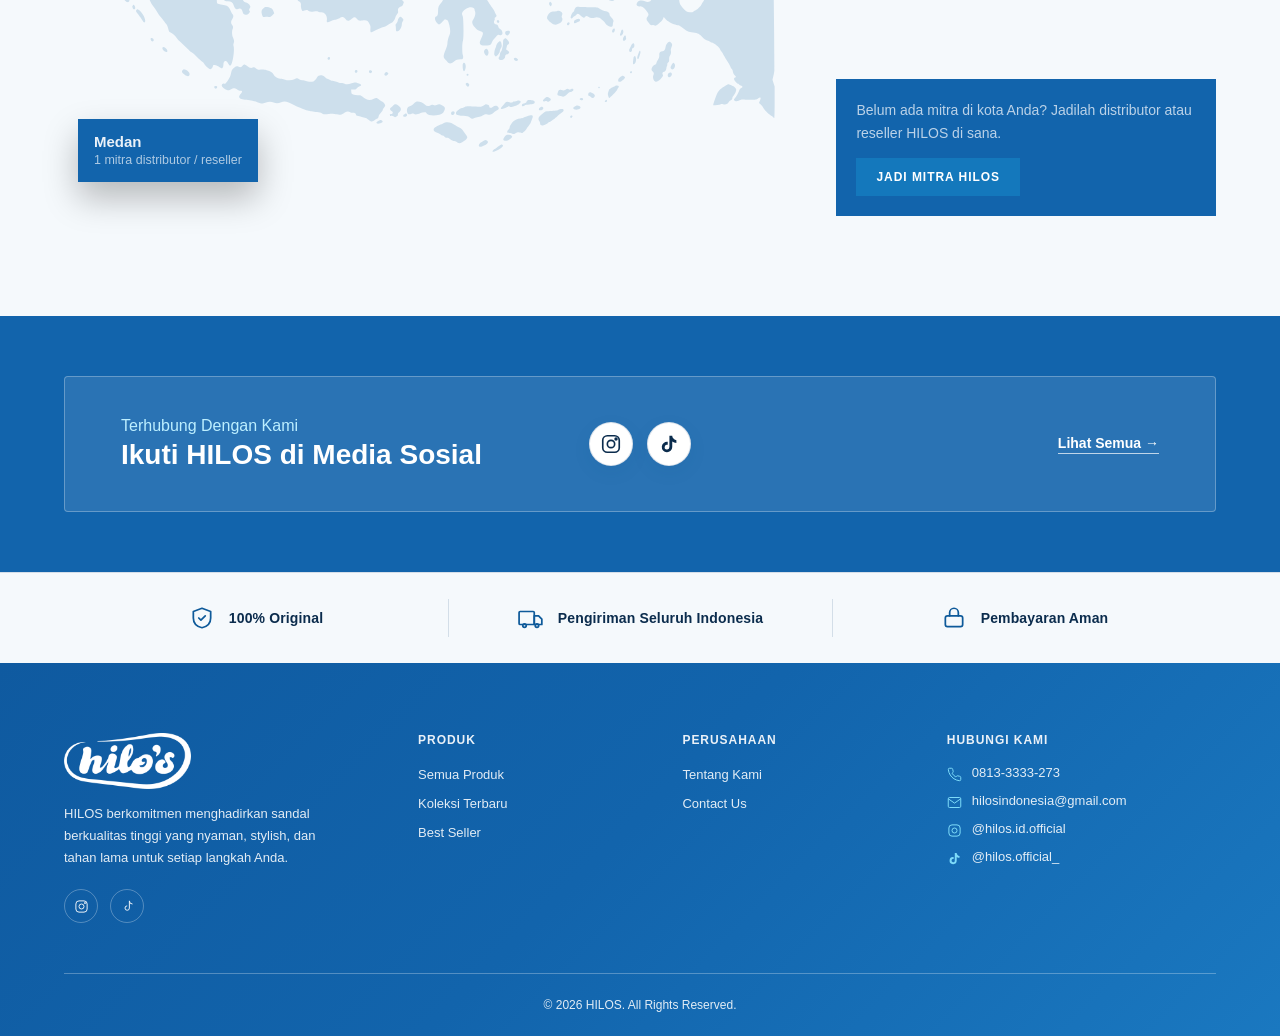
==== commit 36a0a06f: "Update index.html" ====
--- a/index.html
+++ b/index.html
@@ -1211,7 +1211,7 @@
 <section class="detail-produk" id="produk" style="display:none;">
   <div class="detail-head">
     <span class="eyebrow reveal">Produk Terlaris</span>
-    <h2 class="reveal">Pilihan favorit pelanggan HILOS</h2>
+    <h2 class="reveal" data-t="popTitle">Pilihan favorit pelanggan HILOS</h2>
     <p class="detail-sub reveal">Top 5 penjualan bulan ini. Pilih produk, lihat warna dan ukurannya, lalu tanya langsung ke tim kami lewat WhatsApp.</p>
     <div class="pd-tabs" id="pdTabs"></div>
   </div>
@@ -1284,7 +1284,7 @@
   <div class="partner-cta-inner reveal">
     <div>
       <span class="eyebrow">Kemitraan</span>
-      <h2>Tumbuh Bersama HILOS</h2>
+      <h2 data-t="ctaTitle">Tumbuh Bersama HILOS</h2>
       <p>Kami membuka kerjasama untuk distributor, e-commerce, wholesale, dan mitra manufaktur di seluruh Indonesia. Ceritakan kebutuhan Anda, tim kami akan menghubungi kembali.</p>
       <div class="partner-actions">
         <a href="/kerjasama" class="btn btn-fill"><span>Lihat Peluang Kerjasama</span></a>
@@ -1303,7 +1303,7 @@
   <div class="socmed-teaser-inner reveal">
     <div>
       <span class="eyebrow">Terhubung Dengan Kami</span>
-      <h2>Ikuti HILOS di Media Sosial</h2>
+      <h2 data-t="socTitle">Ikuti HILOS di Media Sosial</h2>
     </div>
     <div class="socmed-teaser-icons">
       <a href="https://www.instagram.com/hilos.id.official/" target="_blank" rel="noopener" aria-label="Instagram HILOS">
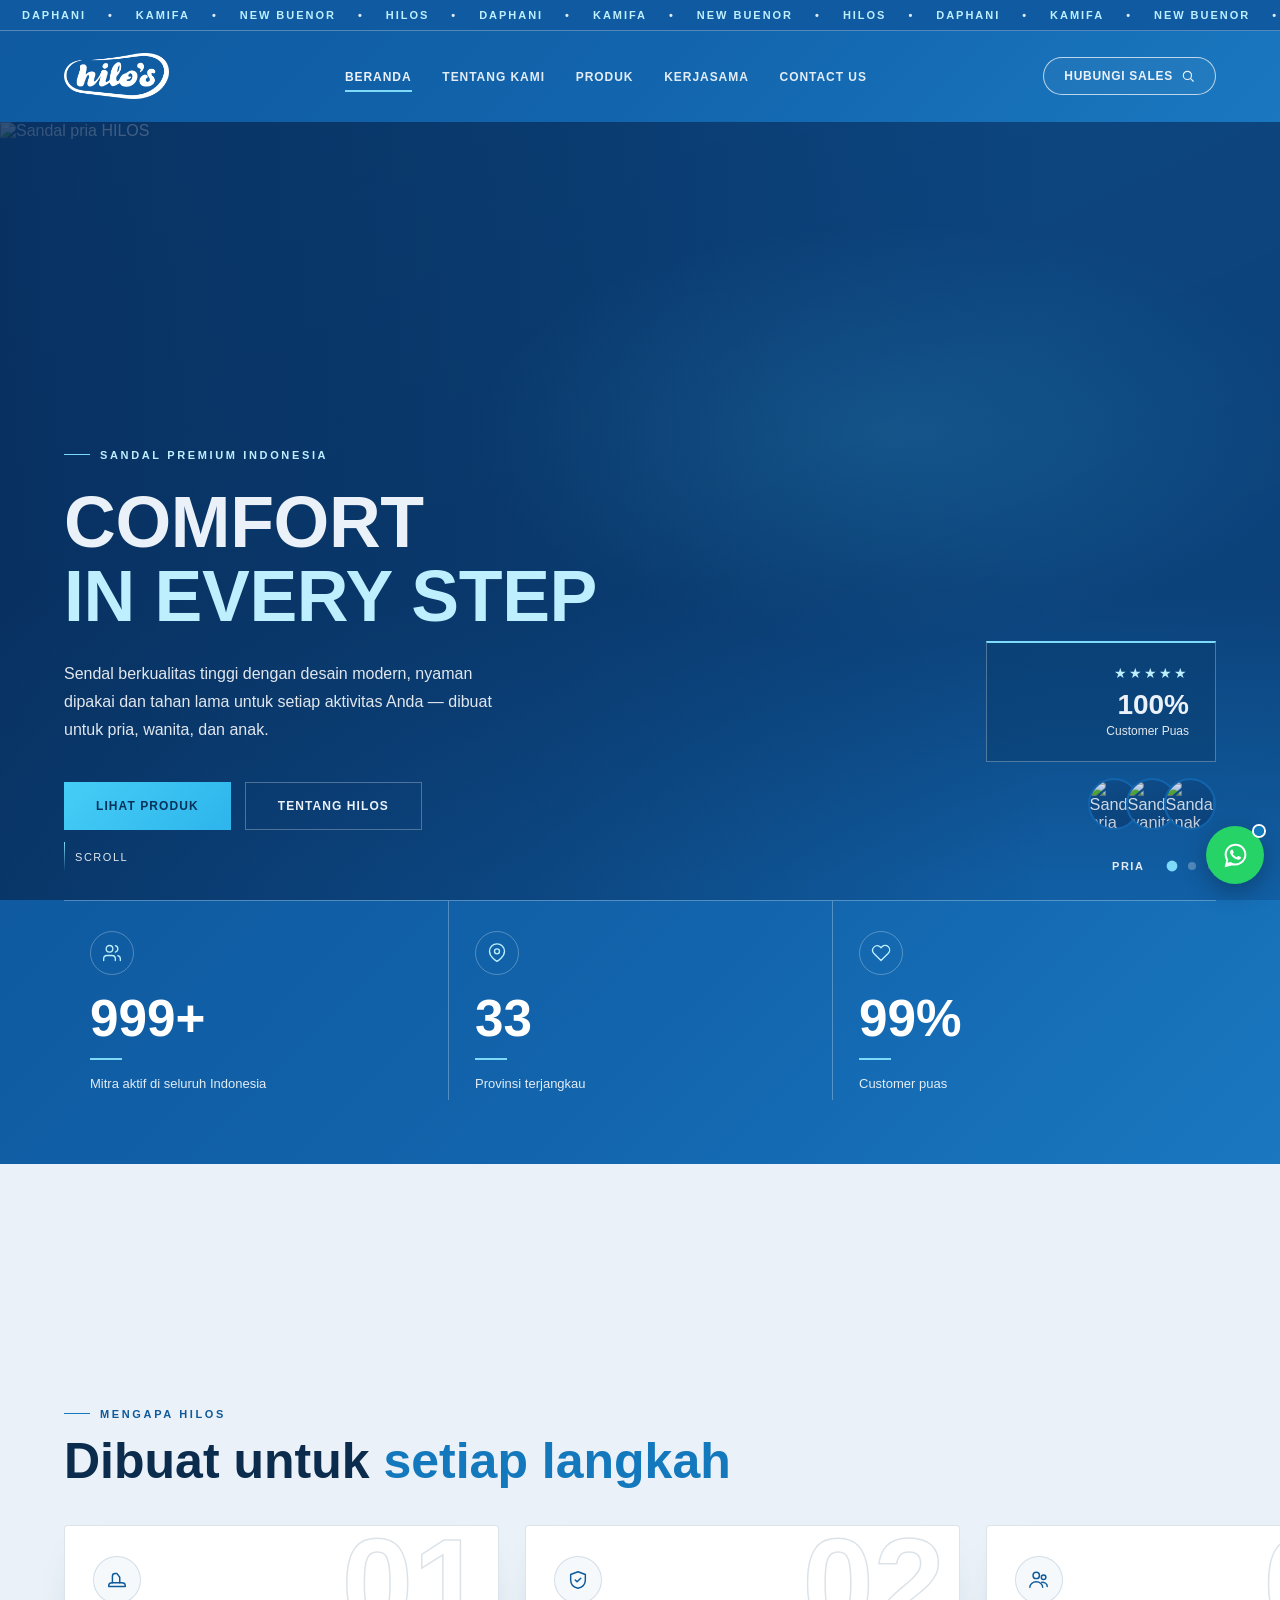
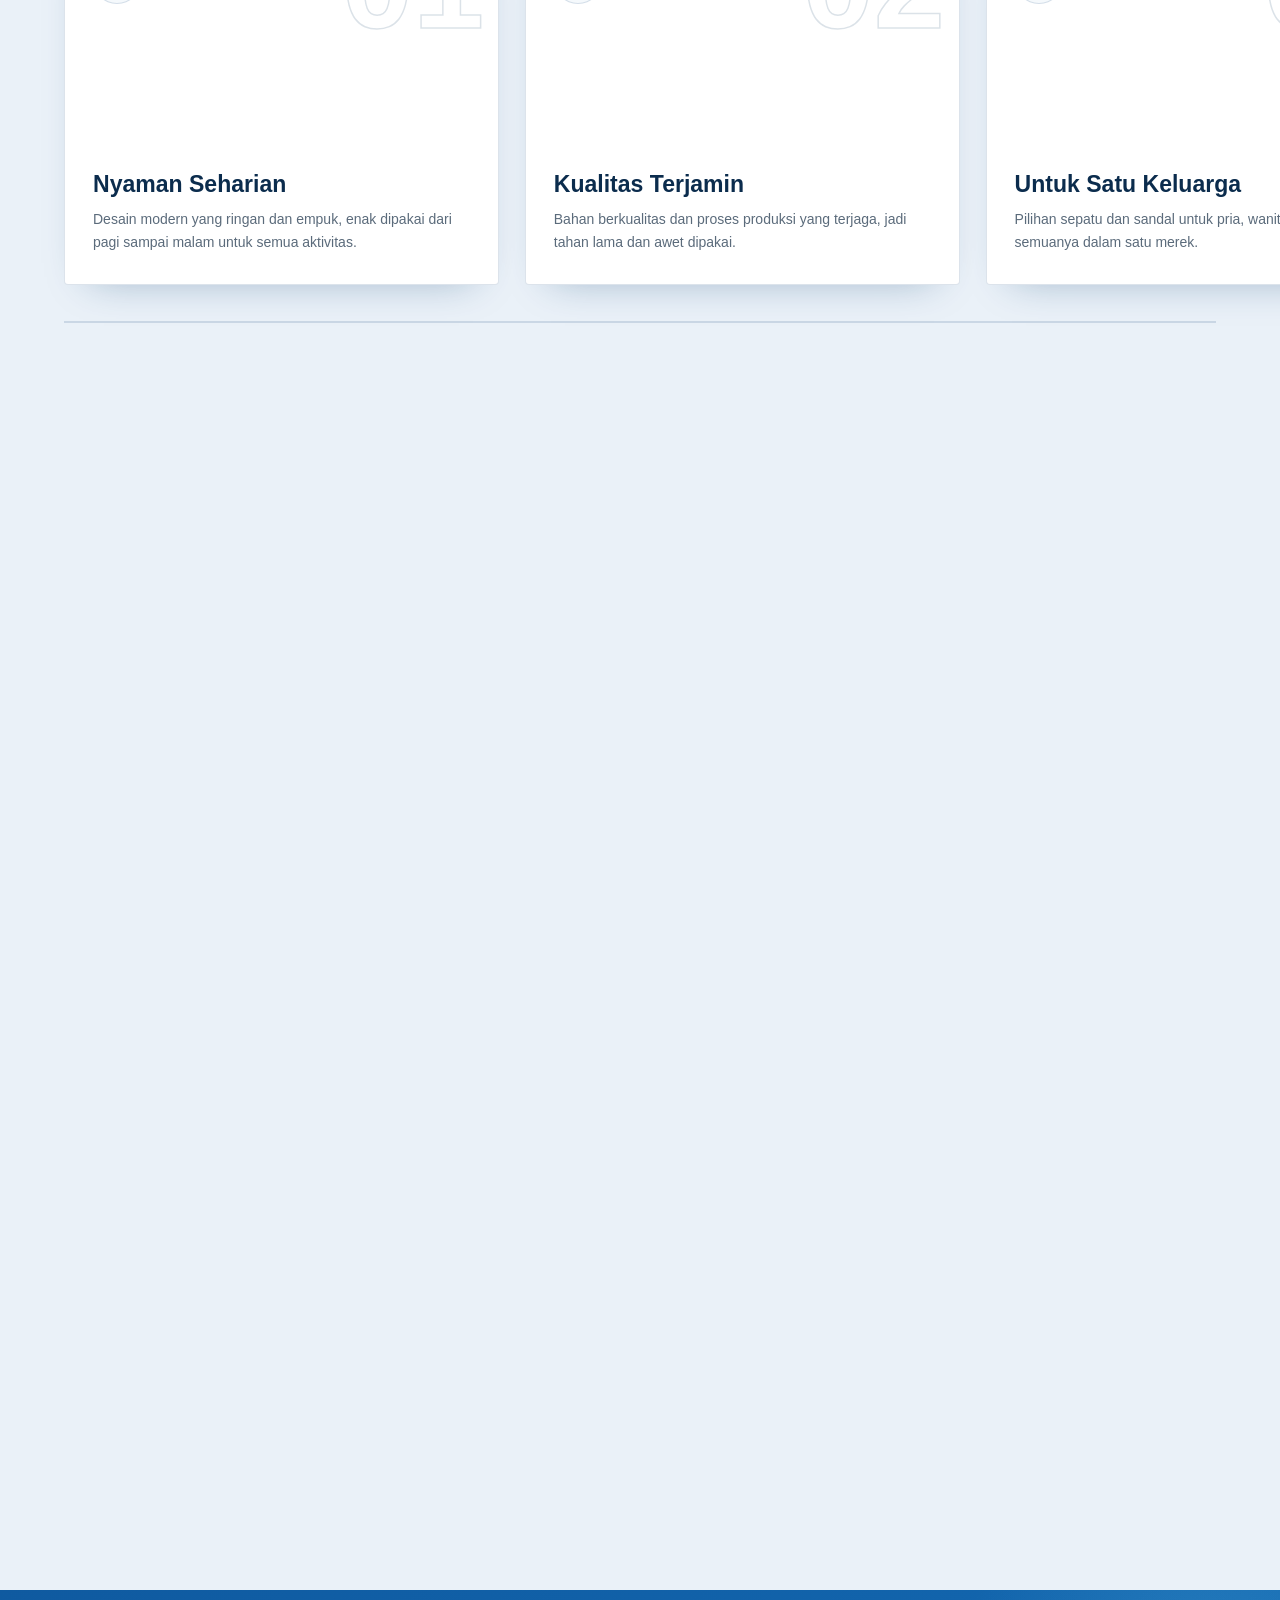
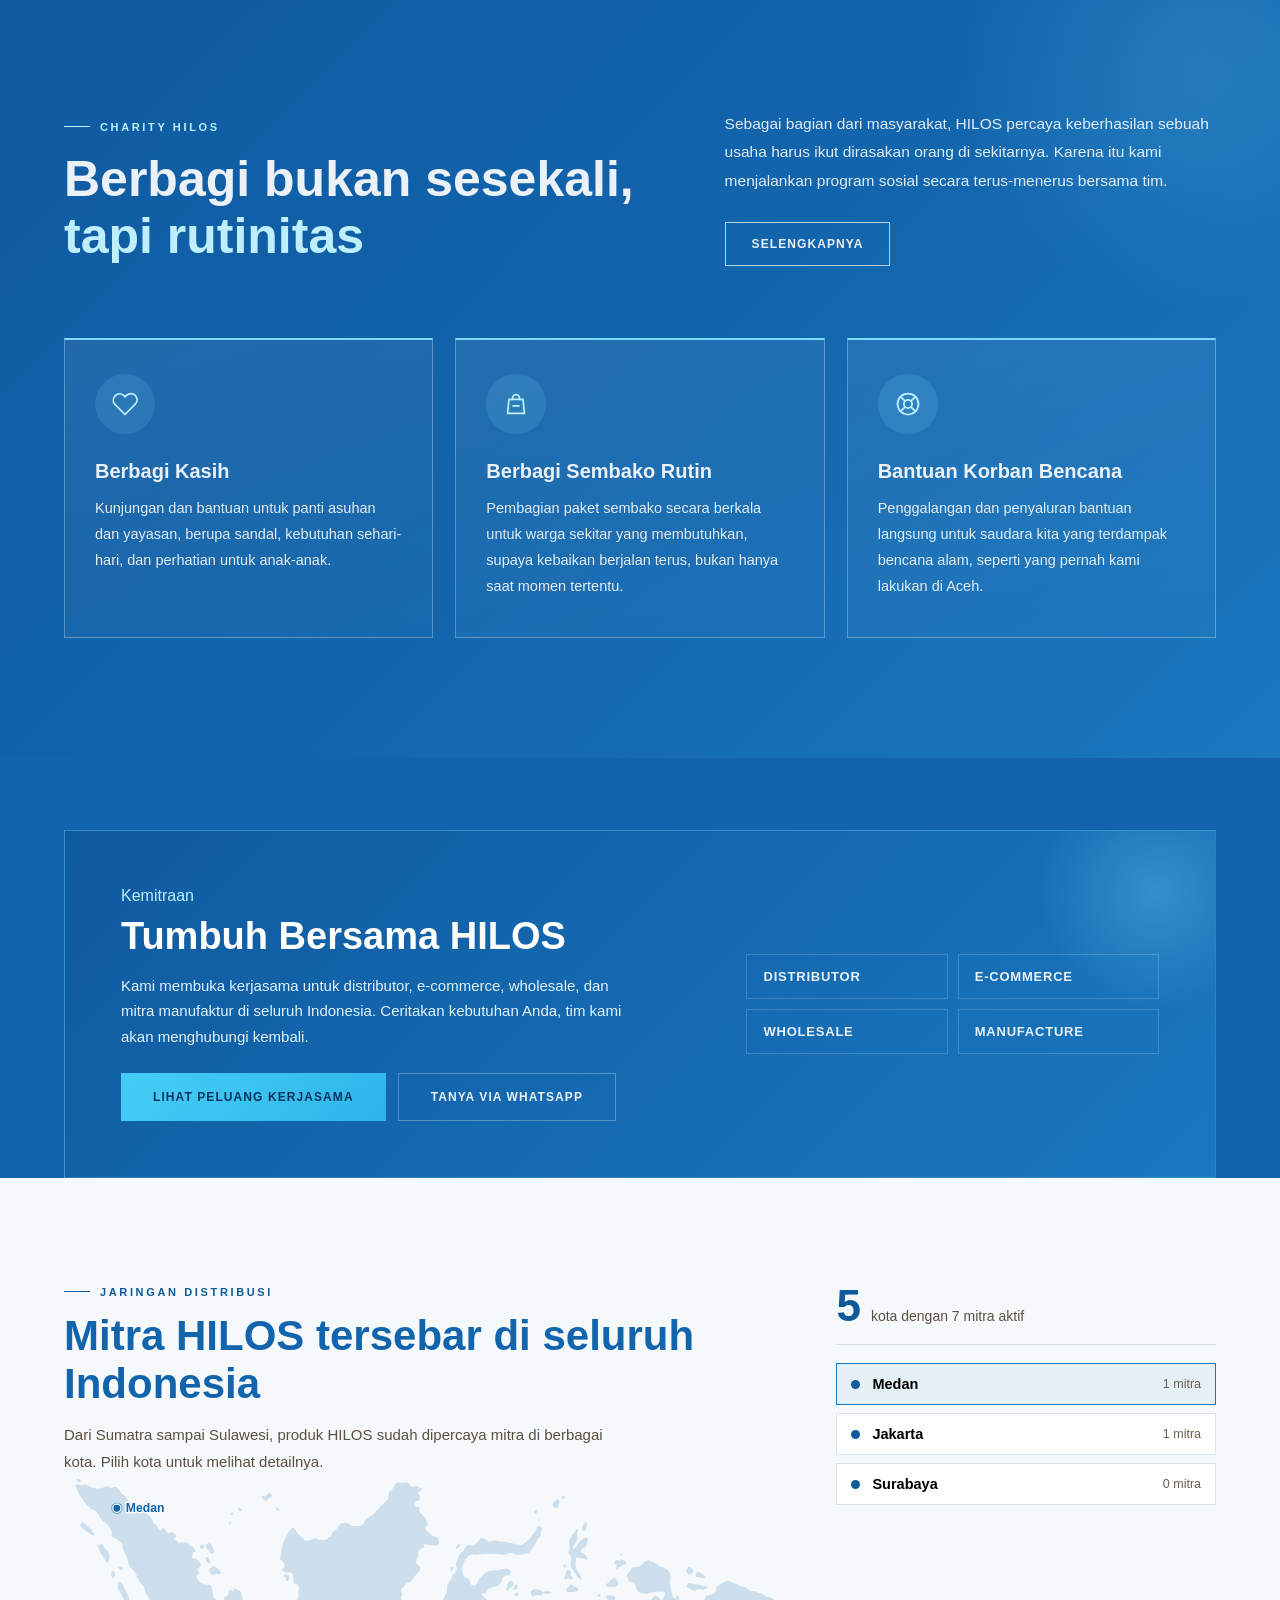
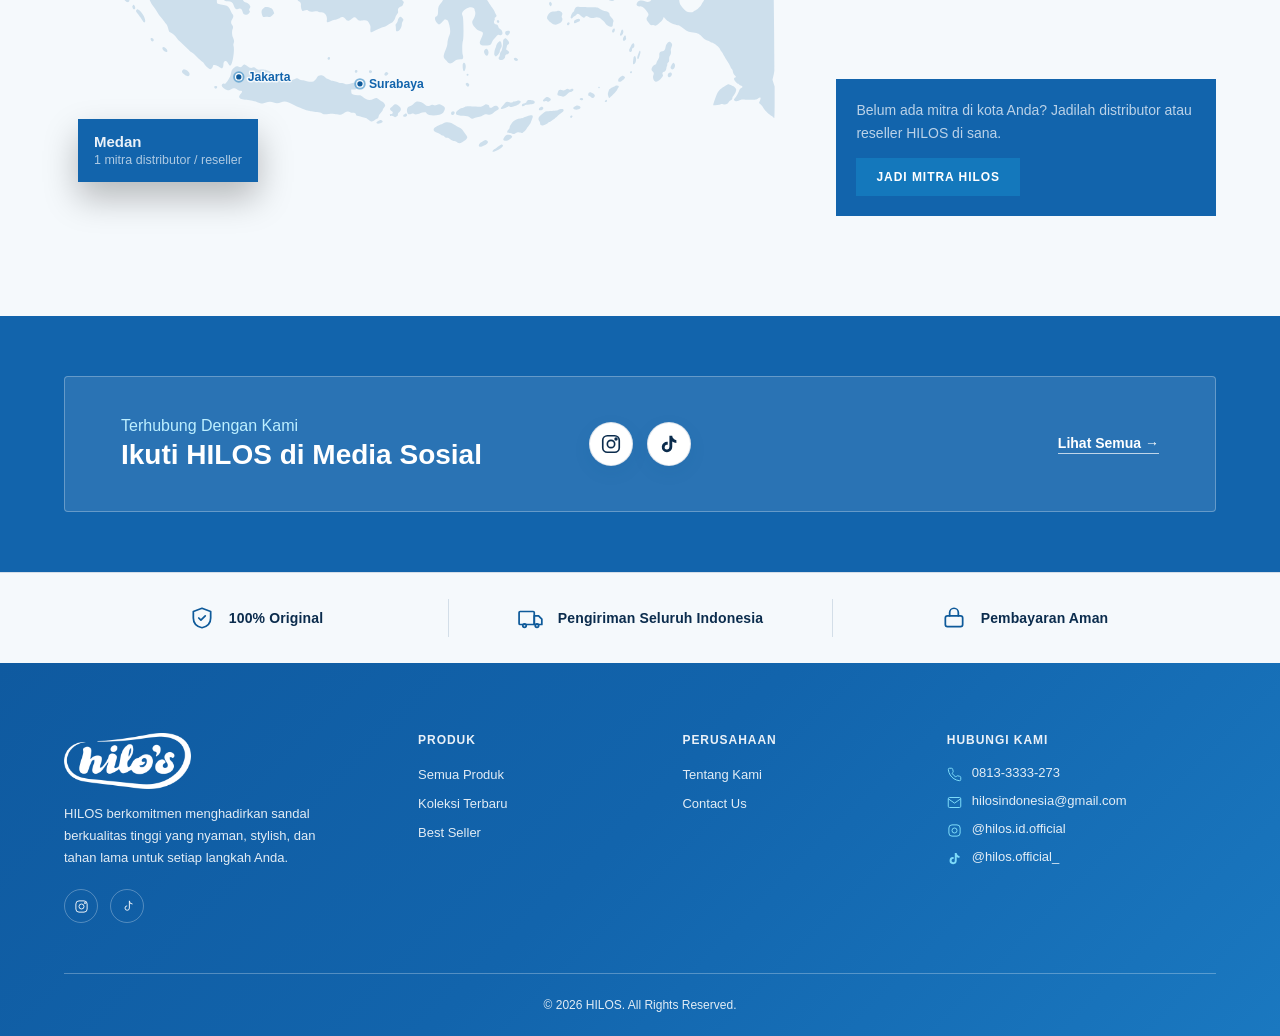
==== commit 4911ea08: "Update index.html" ====
--- a/index.html
+++ b/index.html
@@ -1244,7 +1244,7 @@
         <h3 id="pName">HILOS</h3>
         <p class="pd-desc" id="pDesc">Desain ergonomis dengan material pilihan yang ringan, lentur, dan nyaman dipakai sepanjang hari.</p>
 
-        <ul class="feature-grid">
+        <ul class="feature-grid" id="pFeats">
           <li><svg viewBox="0 0 24 24" fill="none" stroke="currentColor" stroke-width="2" stroke-linecap="round" stroke-linejoin="round"><polyline points="20 6 9 17 4 12"/></svg>Sol empuk &amp; anti-slip</li>
           <li><svg viewBox="0 0 24 24" fill="none" stroke="currentColor" stroke-width="2" stroke-linecap="round" stroke-linejoin="round"><polyline points="20 6 9 17 4 12"/></svg>Ringan &amp; fleksibel</li>
           <li><svg viewBox="0 0 24 24" fill="none" stroke="currentColor" stroke-width="2" stroke-linecap="round" stroke-linejoin="round"><polyline points="20 6 9 17 4 12"/></svg>Tahan air</li>
@@ -1535,7 +1535,11 @@
 
   /* isi latar blur tiap slide dari fotonya sendiri */
   (function(){
-    function paint(im){ const p = im.parentElement, s = im.currentSrc || im.src; if (p && s && p.dataset.bgs !== s){ p.dataset.bgs = s; p.style.backgroundImage = 'url("' + s.replace(/"/g, '%22') + '")'; } }
+    /* selisih rasio kecil (maks 10 persen): foto diisi penuh (terpotong maksimal sekitar 5 persen di tepi) supaya tidak ada garis tipis; selisih besar: foto tetap utuh */
+    function fit(im){ const p = im.parentElement; if (!p || !im.naturalWidth) return; const pw = p.clientWidth, ph = p.clientHeight; if (!pw || !ph) return;
+      const d = Math.abs((pw / ph) / (im.naturalWidth / im.naturalHeight) - 1); im.style.objectFit = d <= 0.10 ? 'cover' : ''; }
+    window.addEventListener('resize', () => document.querySelectorAll('.hero-bg .hero-slide img').forEach(fit));
+    function paint(im){ fit(im); const p = im.parentElement, s = im.currentSrc || im.src; if (p && s && p.dataset.bgs !== s){ p.dataset.bgs = s; p.style.backgroundImage = 'url("' + s.replace(/"/g, '%22') + '")'; } }
     document.addEventListener('load', e => { if (e.target && e.target.matches && e.target.matches('.hero-bg .hero-slide img')) paint(e.target); }, true);
     document.querySelectorAll('.hero-bg .hero-slide img').forEach(im => { if (im.complete && im.naturalWidth) paint(im); });
   })();
@@ -1748,6 +1752,15 @@
     pdTabs.querySelectorAll('.pd-tab').forEach((t, k) => t.classList.toggle('active', k === i));
 
     document.getElementById('pName').textContent = p.name || 'HILOS';
+    { // deskripsi & poin keunggulan dari admin (kosong = teks bawaan)
+      const dEl = document.getElementById('pDesc'), fEl = document.getElementById('pFeats');
+      if (dEl.dataset.def === undefined){ dEl.dataset.def = dEl.textContent; fEl.dataset.def = fEl.innerHTML; }
+      const myD = (typeof p.description === 'string' ? p.description.trim() : '').slice(0, 400);
+      const myF = (Array.isArray(p.features) ? p.features : []).map(f => f && typeof f === 'object' ? String(f.title || '').trim().slice(0, 40) : '').filter(Boolean).slice(0, 4);
+      dEl.textContent = myD || dEl.dataset.def;
+      const chk = '<svg viewBox="0 0 24 24" fill="none" stroke="currentColor" stroke-width="2" stroke-linecap="round" stroke-linejoin="round"><polyline points="20 6 9 17 4 12"/></svg>';
+      fEl.innerHTML = myF.length ? myF.map(t => '<li>' + chk + esc(t) + '</li>').join('') : fEl.dataset.def;
+    }
     const chips = [];
     if (p.category && CAT_LABEL[p.category]) chips.push(`<span class="pd-chip">${CAT_LABEL[p.category]}</span>`);
     if (p.model) chips.push(`<span class="pd-chip">${esc(p.model)}</span>`);
@@ -1854,7 +1867,7 @@
     const cur = now.getFullYear() + '-' + String(now.getMonth() + 1).padStart(2, '0');
     const month = months.includes(cur) ? cur : months[0];
     const { data, error } = await sb.from('top10_rankings')
-      .select('rank, products(id,sku,name,model,category,badge,images,colors,sizes,is_3d)')
+      .select('rank, products(*)')
       .eq('month', month).lte('rank', 5).order('rank', { ascending: true });
     if (error || !data) return;
     pdItems = data.filter(r => r.products).map(r => ({ rank: Math.max(1, Math.min(99, parseInt(r.rank, 10) || 1)), p: r.products }));
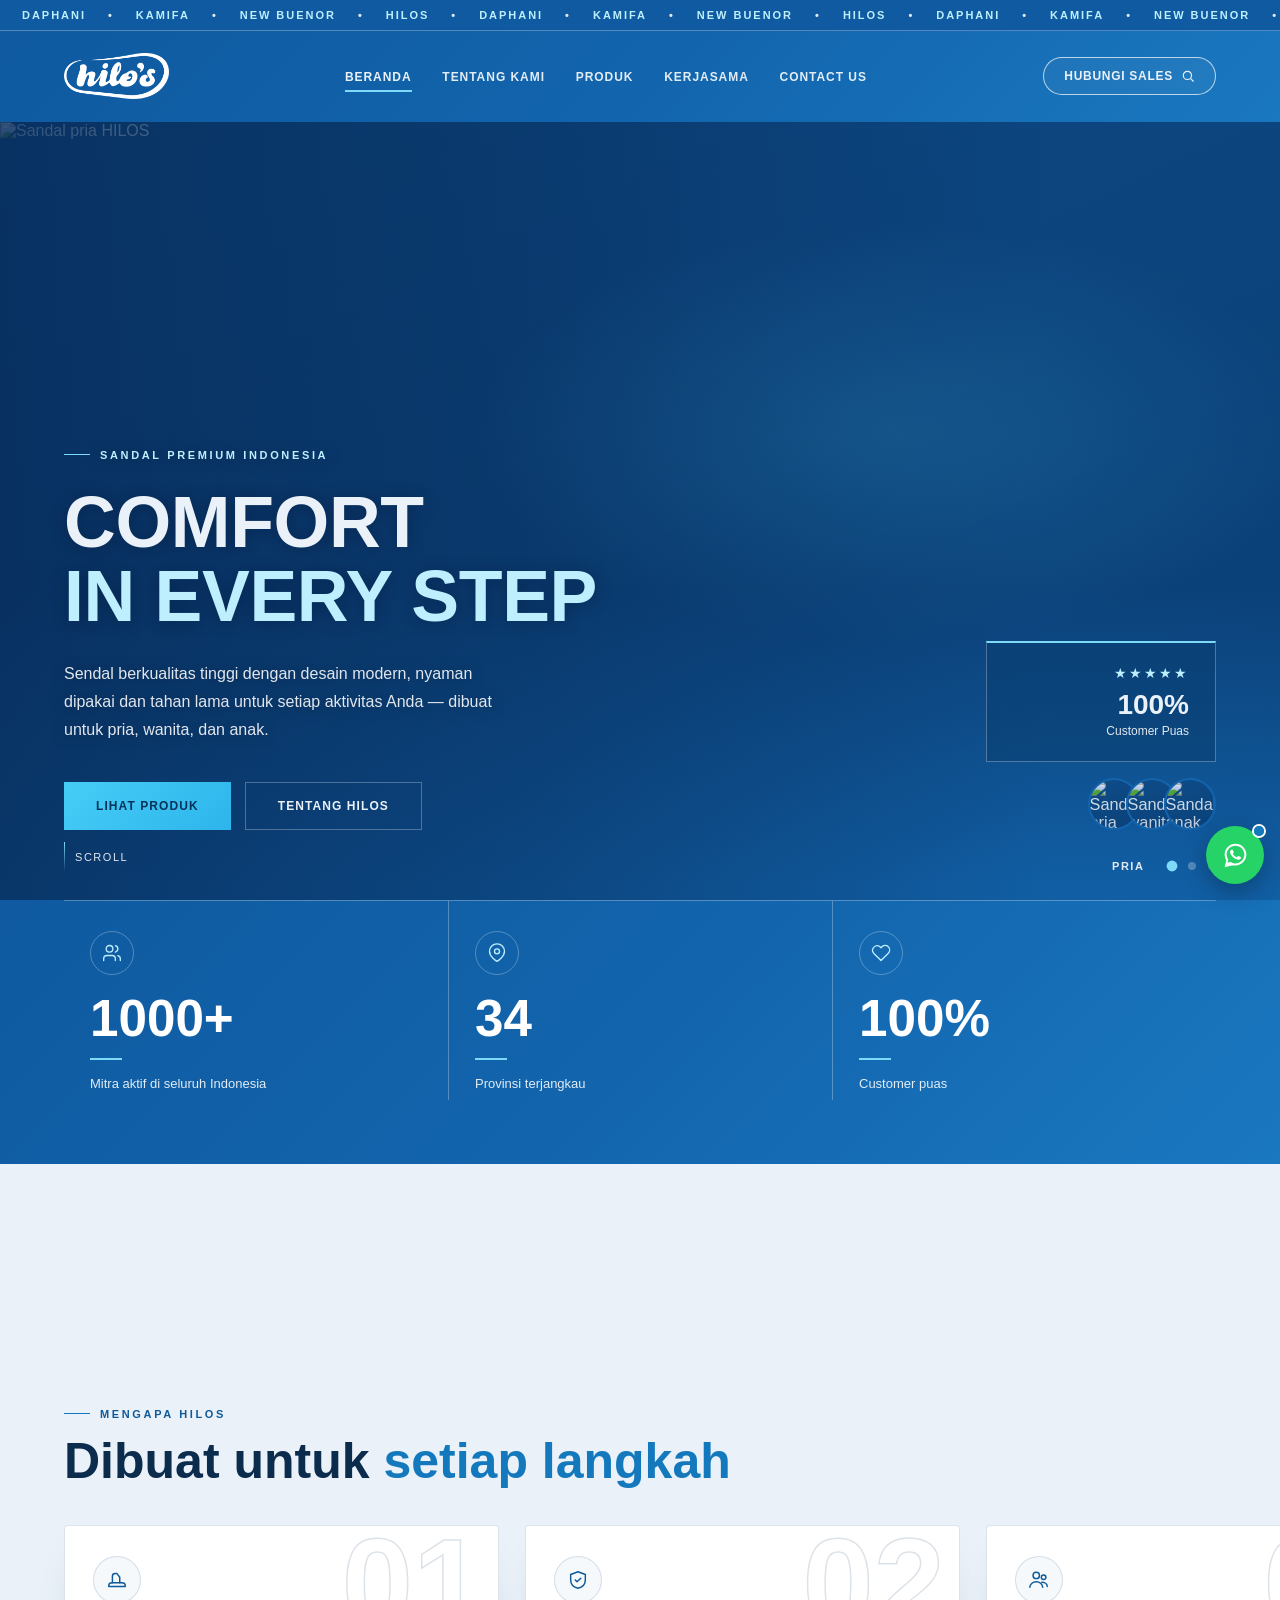
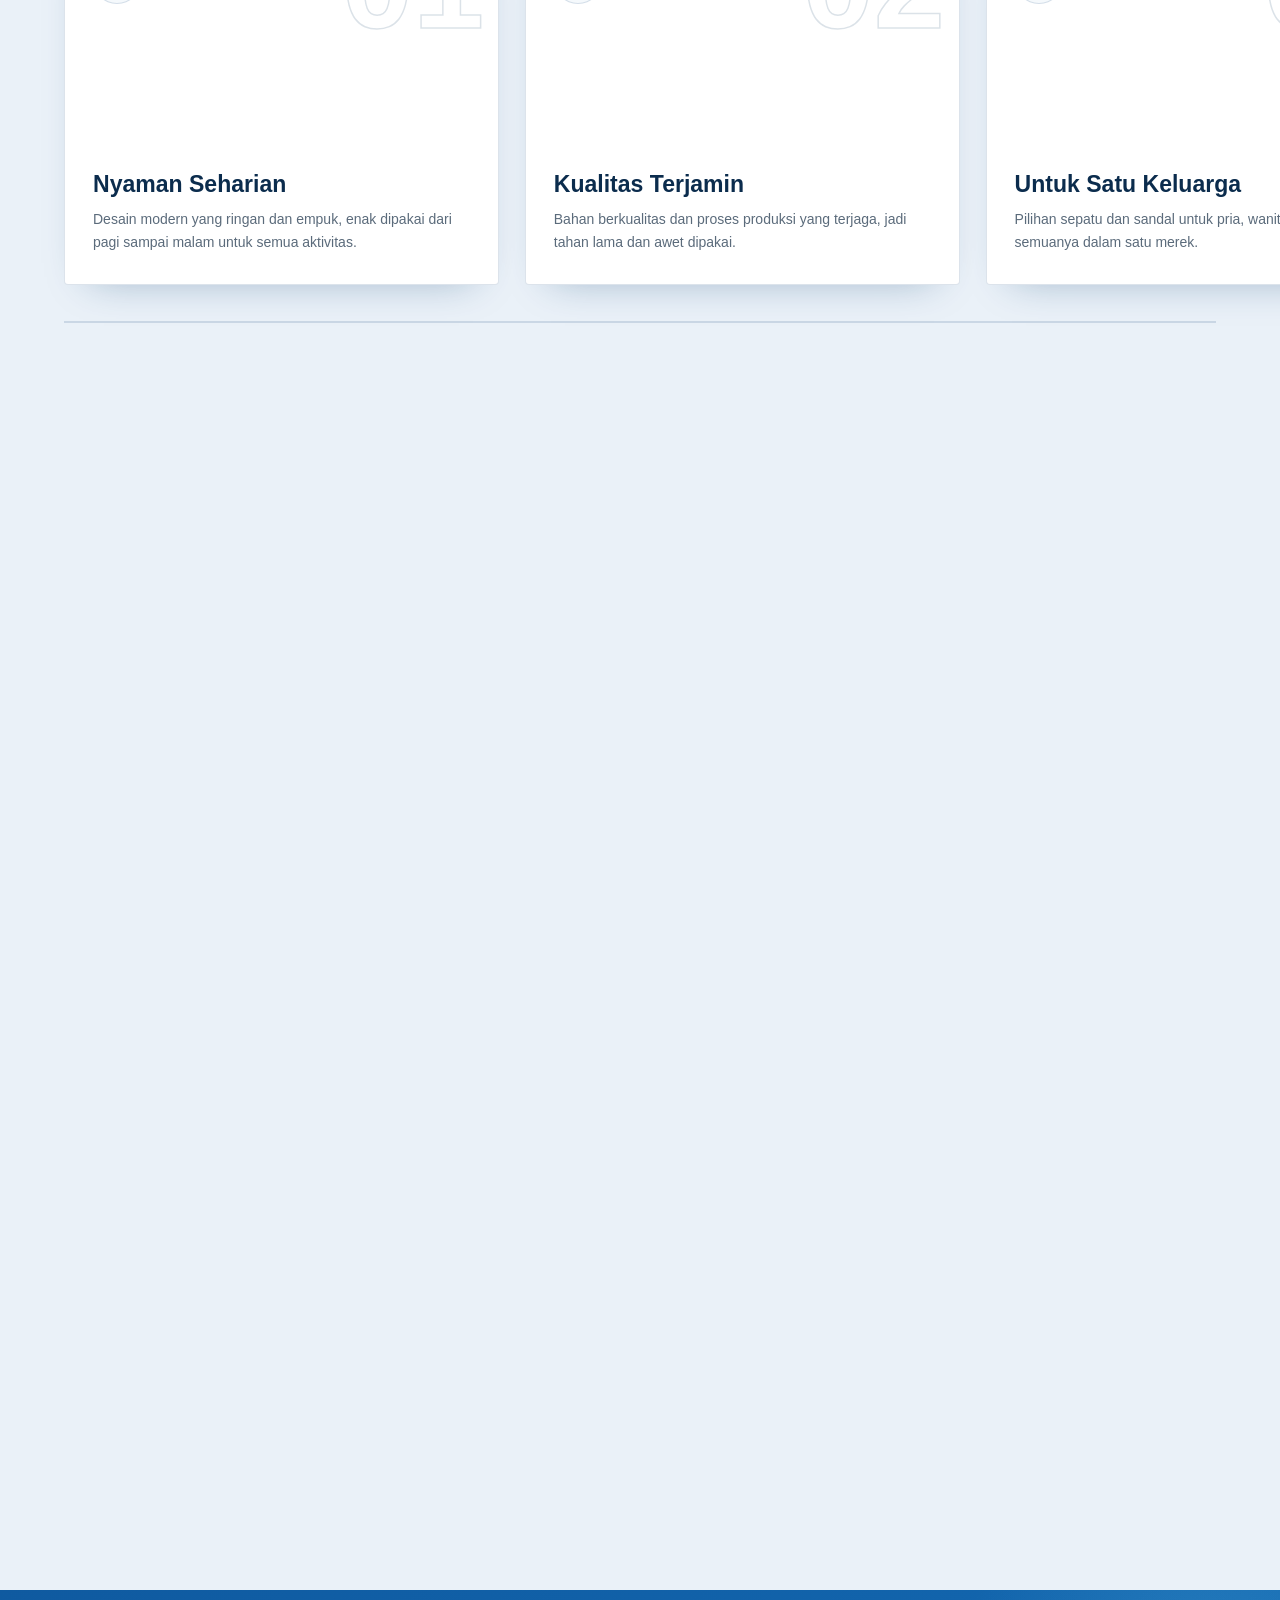
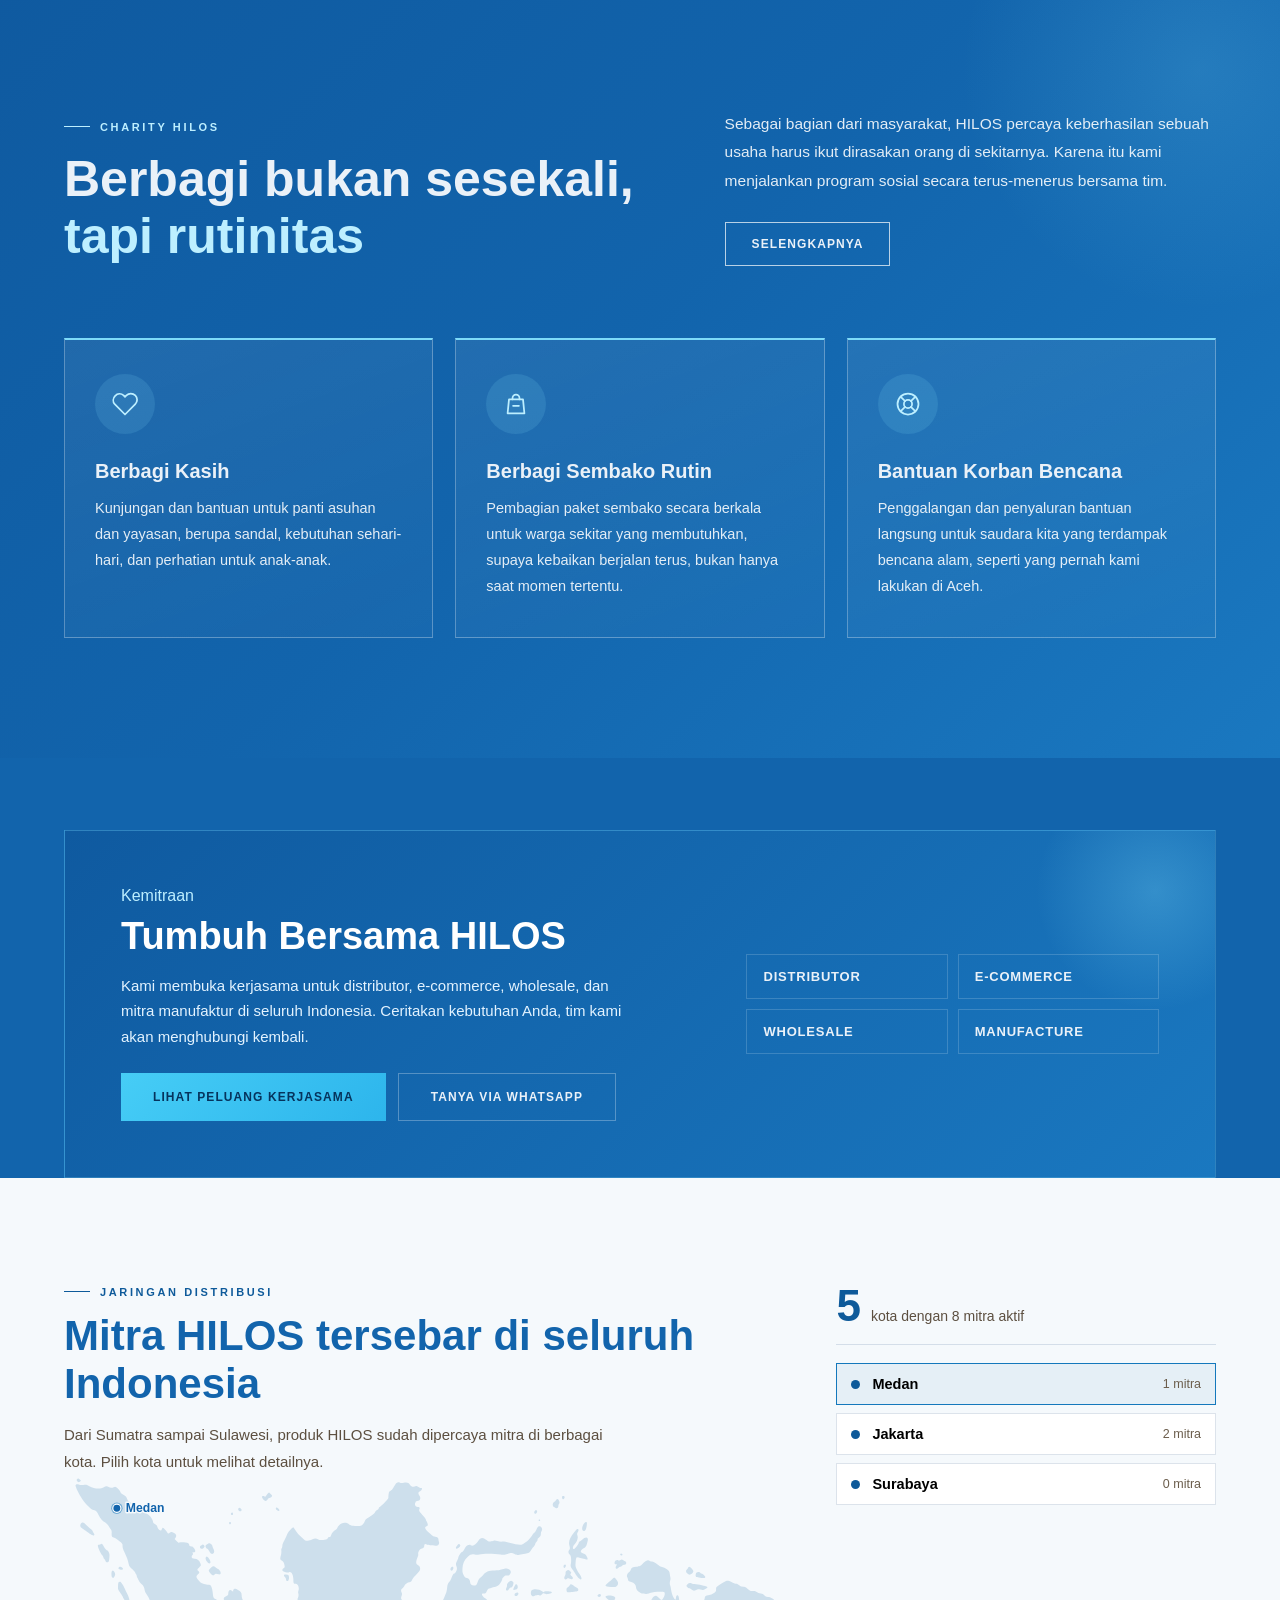
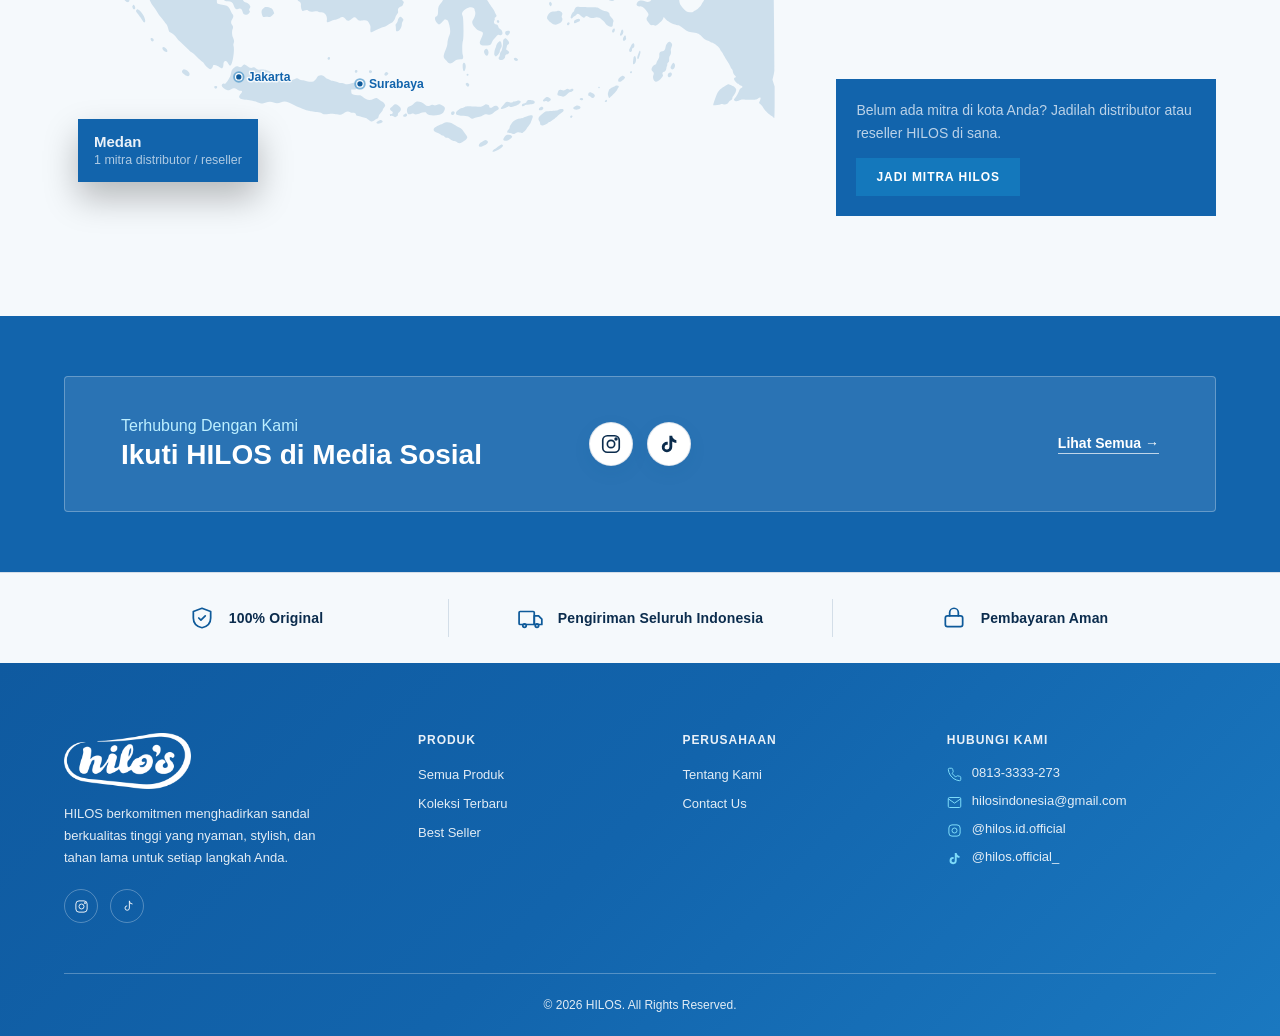
==== commit b21d22e1: "Update index.html" ====
--- a/index.html
+++ b/index.html
@@ -181,11 +181,11 @@
   .hero-slide.active{opacity:1;}
   .hero-bg-scrim{
     position:absolute;inset:0;z-index:1;
-    background:
-      radial-gradient(ellipse 60% 50% at var(--mx,70%) var(--my,40%), rgba(41,192,242,0.16), transparent 60%),
-      linear-gradient(0deg, var(--ink) 4%, rgba(10,62,112,0.35) 42%, rgba(10,62,112,0.55) 100%);
-  }
-
+    /* gradient tipis: hanya sedikit menggelapkan bagian bawah agar teks tetap terbaca */
+    background:linear-gradient(0deg, rgba(10,62,112,0.30) 0%, rgba(10,62,112,0) 42%);
+  }
+
+  .hero-copy .eyebrow, .hero-copy h1, .hero-copy p{text-shadow:0 1px 16px rgba(0,20,50,.4);}
   .hero-body{
     position:relative;z-index:5;
     display:grid;
@@ -2023,7 +2023,7 @@
     /* HP/tablet: foto utuh di atas, teks di bawahnya di latar biru */
     .hero{min-height:0;height:auto !important;justify-content:flex-start;background:#1264AC;}
     .hero-bg{position:relative;inset:auto;top:auto;margin-top:var(--navh);width:100%;aspect-ratio:var(--hero-ar);scale:none !important;}
-    .hero-bg-scrim{background:linear-gradient(0deg,#1264AC 0%,rgba(18,100,172,0) 28%) !important;}
+    .hero-bg-scrim{background:linear-gradient(0deg,rgba(18,100,172,.55) 0%,rgba(18,100,172,0) 22%) !important;}
     .hero-body{padding:26px clamp(20px,5vw,64px) 96px !important;}
     .hero-copy{translate:none !important;opacity:1 !important;}
   }
@@ -2031,7 +2031,7 @@
     /* foto HP 9:16: teks menumpuk di bagian bawah foto */
     .hero.hero-hp{justify-content:flex-end;}
     .hero.hero-hp .hero-bg{position:absolute;inset:auto;top:var(--navh);left:0;right:0;bottom:0;margin-top:0;width:auto;aspect-ratio:auto;}
-    .hero.hero-hp .hero-bg-scrim{background:linear-gradient(0deg,rgba(10,62,112,.96) 0%,rgba(10,62,112,.84) 30%,rgba(10,62,112,0) 62%) !important;}
+    .hero.hero-hp .hero-bg-scrim{background:linear-gradient(0deg,rgba(10,62,112,.55) 0%,rgba(10,62,112,.25) 28%,rgba(10,62,112,0) 52%) !important;}
     .hero.hero-hp .hero-body{padding:24px clamp(20px,5vw,64px) 84px !important;}
     .hero.hero-hp .hero-proof{display:none;}
     .hero.hero-hp .hero-copy p{display:none;}
